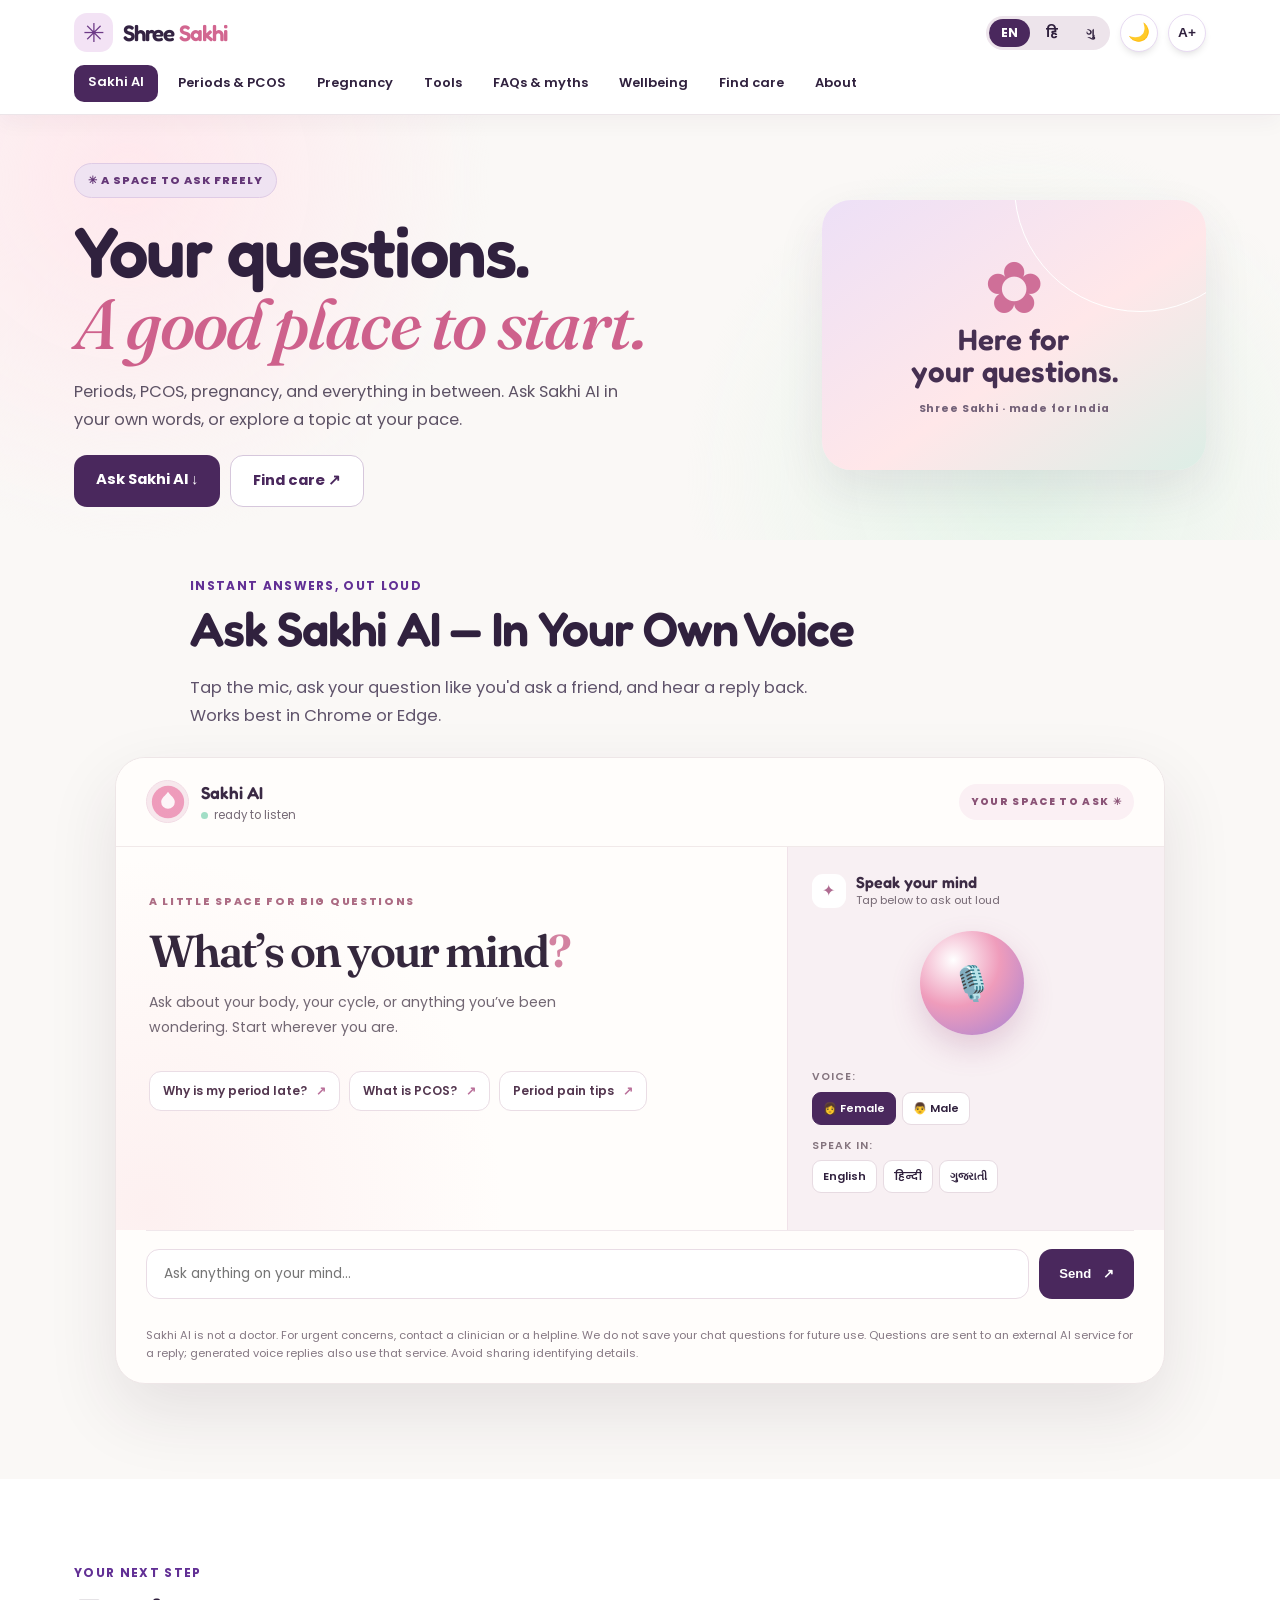
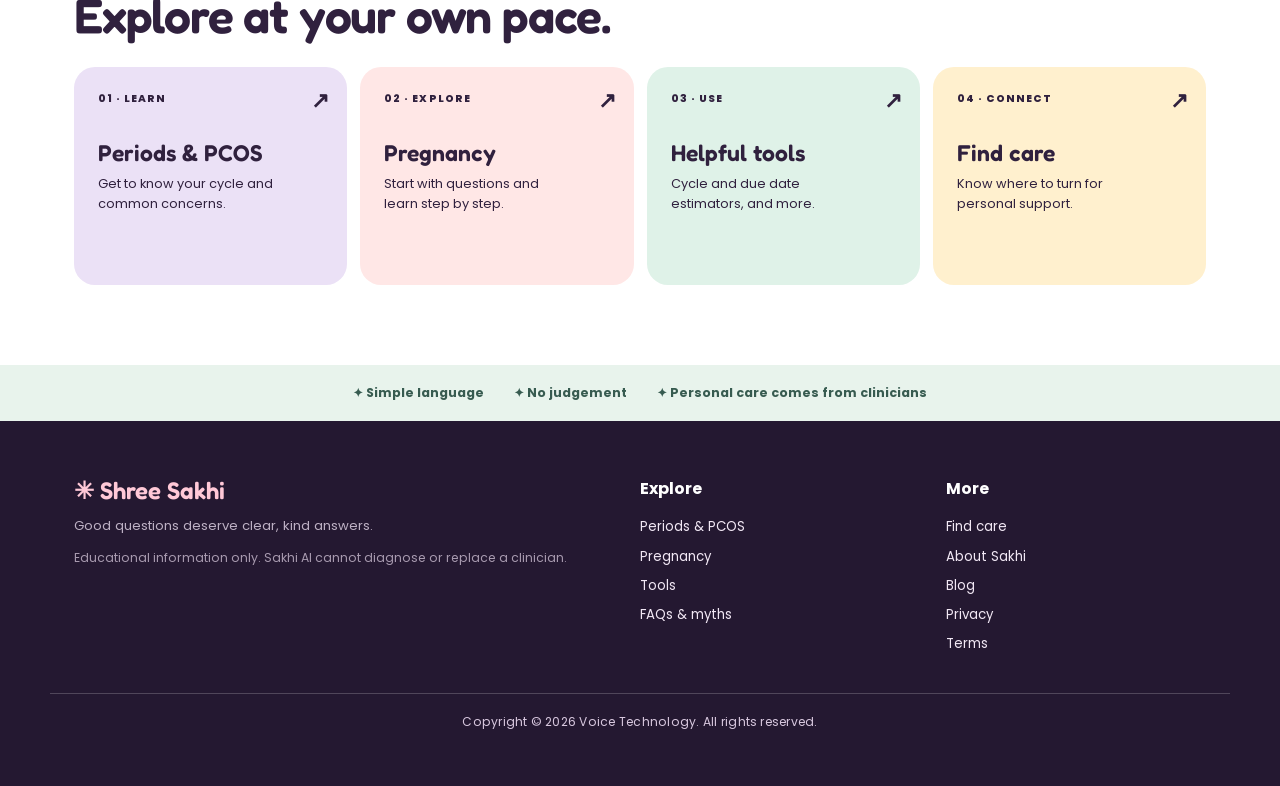
==== index.html @ 158ab132 "Call Sakhi voice feature In Your Own Voice" ====
<!DOCTYPE html>
<html lang="en">
<head>
<meta charset="UTF-8">
<meta name="viewport" content="width=device-width, initial-scale=1.0">
<title>Ask Sakhi AI — Shree Sakhi</title>
<meta name="description" content="Ask Sakhi AI about periods, PCOS, and pregnancy, and explore simple health guides.">
<meta name="keywords" content="periods help India, PCOD symptoms, PCOS treatment, pregnancy care India, late period pregnancy, menstrual health, women health helpline India, period tracker, Shree Sakhi">
<meta name="author" content="Shree Sakhi">
<link rel="canonical" href="https://shreesakhiiiii.vercel.app/index.html">

<!-- Open Graph (Facebook, WhatsApp, Instagram link previews) -->
<meta property="og:type" content="website">
<meta property="og:title" content="Ask Sakhi AI — Shree Sakhi">
<meta property="og:description" content="Judgement-free answers on periods, PCOD, and pregnancy for girls and women in India. FAQs, trackers, an AI voice assistant, and verified helplines.">
<meta property="og:url" content="https://shreesakhiiiii.vercel.app/index.html">
<meta property="og:site_name" content="Shree Sakhi">
<meta property="og:locale" content="en_IN">

<!-- Twitter Card -->
<meta name="twitter:card" content="summary">
<meta name="twitter:title" content="Ask Sakhi AI — Shree Sakhi">
<meta name="twitter:description" content="Judgement-free answers on periods, PCOD, and pregnancy for girls and women in India.">

<link rel="icon" type="image/svg+xml" href="data:image/svg+xml,%3Csvg xmlns='http://www.w3.org/2000/svg' viewBox='0 0 40 40'%3E%3Ccircle cx='20' cy='20' r='19' fill='%23FBF2E7' stroke='%23C9973F' stroke-width='1.5'/%3E%3Cpath d='M20 8c3 5 8 7 8 12a8 8 0 1 1-16 0c0-5 5-7 8-12z' fill='%237A2E3B'/%3E%3Ccircle cx='20' cy='21' r='2.4' fill='%23F5E7C6'/%3E%3C/svg%3E">
<link rel="manifest" href="manifest.json">
<meta name="theme-color" content="#7A2E3B">
<meta name="apple-mobile-web-app-capable" content="yes">
<meta name="apple-mobile-web-app-status-bar-style" content="black-translucent">
<meta name="apple-mobile-web-app-title" content="Shree Sakhi">
<link rel="preconnect" href="https://fonts.googleapis.com">
<link href="https://fonts.googleapis.com/css2?family=Fraunces:ital,opsz,wght@0,9..144,400;0,9..144,600;1,9..144,500&family=Poppins:wght@300;400;500;600;700&family=Fredoka:wght@500;600;700&display=swap" rel="stylesheet">

<!--
  PRIVACY-FRIENDLY ANALYTICS (Plausible — no cookies, no personal data collected, GDPR-safe)
  1. Sign up free at https://plausible.io (or self-host — see plausible.io/docs/self-hosting)
  2. Add your real domain there
  3. Your domain (shreesakhiiiii.vercel.app) is already filled in below —
  4. Uncomment the script tag
  Until then, this stays commented out and collects nothing.
-->
<!-- <script defer data-domain="shreesakhiiiii.vercel.app" src="https://plausible.io/js/script.js"></script> -->

<style>
  :root{
    --maroon:#7A2E3B;
    --maroon-deep:#511D26;
    --gold:#C9973F;
    --gold-light:#E8C77E;
    --cream:#FBF2E7;
    --cream-deep:#F3E4D0;
    --sage:#6E8B5E;
    --sage-light:#DCE6D3;
    --rose:#D98B96;
    --rose-light:#F6DFE1;
    --ink:#2B1B1A;
    --paper:#FFFDF9;
    --on-dark-band:#FBF2E7; /* constant light text color for maroon/dark bands — never changes with theme */
  }
  *{box-sizing:border-box;}

  /* ---------- ACCESSIBILITY ---------- */
  a:focus-visible, button:focus-visible, input:focus-visible, select:focus-visible, textarea:focus-visible{
    outline:3px solid var(--gold) !important;
    outline-offset:2px;
  }
  [data-theme="dark"] a:focus-visible, [data-theme="dark"] button:focus-visible,
  [data-theme="dark"] input:focus-visible, [data-theme="dark"] select:focus-visible{
    outline-color:#F5D9A8 !important;
  }
  .sr-only{
    position:absolute;width:1px;height:1px;padding:0;margin:-1px;overflow:hidden;
    clip:rect(0,0,0,0);white-space:nowrap;border:0;
  }
  html.text-large{font-size:112.5%;} /* scales every rem-based size up ~12% site-wide */
  .a11y-toggle{
    width:38px;height:38px;border-radius:50%;border:1.5px solid var(--cream-deep);background:var(--paper);
    cursor:pointer;font-size:.85rem;font-weight:800;display:flex;align-items:center;justify-content:center;
    box-shadow:0 4px 10px -4px rgba(0,0,0,0.2);color:var(--maroon-deep);
  }
  [data-theme="dark"] .a11y-toggle{background:#241922;border-color:#3a2830;color:#EDE3DD;}
  .faq-listen-btn{
    display:inline-flex;align-items:center;gap:6px;margin-top:12px;background:var(--sage-light);
    color:#2f4023;border:none;padding:7px 14px;border-radius:18px;font-size:.78rem;font-weight:700;
    cursor:pointer;font-family:'Poppins',sans-serif;
  }
  .faq-listen-btn:hover{background:#c9dab8;}
  [data-theme="dark"] .faq-listen-btn{background:#20301f;color:#cfe8c9;}

  .tip-of-day-wrap{max-width:1080px;margin:0 auto;padding:0 24px 50px;position:relative;z-index:1;}
  .tip-of-day{
    max-width:640px;margin:0 auto;background:linear-gradient(135deg,var(--gz-sun),#f2a93b);
    border-radius:20px;padding:20px 26px;text-align:center;box-shadow:0 16px 32px -16px rgba(255,200,87,0.5);
  }
  .tip-badge{font-family:'Fredoka',sans-serif;font-weight:700;font-size:.78rem;color:#4a2f00;display:block;margin-bottom:6px;}
  .tip-of-day p{margin:0;color:#3d2600;font-weight:500;font-size:.95rem;}

  .faq-feedback{display:flex;align-items:center;gap:8px;margin-top:12px;flex-wrap:wrap;}
  .faq-feedback-label{font-size:.78rem;color:#7a6a67;}
  .faq-fb-btn{
    background:var(--cream-deep);border:none;border-radius:50%;width:32px;height:32px;
    cursor:pointer;font-size:.95rem;transition:transform .15s;
  }
  .faq-fb-btn:hover{transform:scale(1.15);}
  .faq-fb-btn:disabled{opacity:.4;cursor:default;transform:none;}
  .faq-fb-thanks{font-size:.78rem;color:#3d5230;font-weight:600;}
  [data-theme="dark"] .faq-fb-btn{background:#3a2830;}
  [data-theme="dark"] .faq-feedback-label{color:#a89a95;}
  html{scroll-behavior:smooth;}
  @media(max-width:768px){
    /* iOS Safari zooms the whole page in if a focused input's font is under 16px — this keeps every field at a safe size on phones/tablets without changing how they look on desktop */
    input, select, textarea{font-size:16px !important;}
  }
  body{
    margin:0;
    background:var(--cream);
    color:var(--ink);
    font-family:'Poppins',sans-serif;
    line-height:1.6;
  }
  h1,h2,h3,h4{
    font-family:'Fraunces',serif;
    margin:0 0 .4em 0;
    font-weight:600;
    color:var(--maroon-deep);
  }
  a{color:inherit;}
  .eyebrow{
    font-size:.72rem;
    letter-spacing:.16em;
    text-transform:uppercase;
    color:var(--maroon);
    font-weight:600;
    margin-bottom:.6em;
    display:inline-block;
  }
  .container{max-width:1080px;margin:0 auto;padding:0 24px;}
  /* ---------- NAV ---------- */
  nav{
    position:sticky;top:0;z-index:50;
    background:rgba(251,242,231,0.92);
    backdrop-filter:blur(8px);
    border-bottom:1px solid var(--cream-deep);
  }
  .navwrap{
    max-width:1080px;margin:0 auto;padding:14px 24px 10px;
    display:flex;align-items:center;justify-content:space-between;
    flex-wrap:wrap;gap:10px;
  }
  .nav-controls{display:flex;align-items:center;gap:10px;flex-shrink:0;}

  .hamburger{
    display:none;width:38px;height:38px;border-radius:10px;border:1.5px solid var(--cream-deep);
    background:var(--paper);cursor:pointer;flex-direction:column;align-items:center;justify-content:center;
    gap:4px;
  }
  .hamburger span{width:18px;height:2px;background:var(--maroon-deep);border-radius:2px;transition:transform .25s, opacity .25s;}
  .hamburger.open span:nth-child(1){transform:translateY(6px) rotate(45deg);}
  .hamburger.open span:nth-child(2){opacity:0;}
  .hamburger.open span:nth-child(3){transform:translateY(-6px) rotate(-45deg);}
  [data-theme="dark"] .hamburger{background:#241922;border-color:#3a2830;}
  [data-theme="dark"] .hamburger span{background:#F2E3D5;}

  @media(max-width:820px){
    .hamburger{display:flex;}
    .navlinks-row{
      max-height:0;overflow:hidden;padding:0 24px;transition:max-height .3s ease, padding .3s ease;
    }
    .navlinks-row.open{max-height:600px;padding:0 24px 16px;}
    .navlinks{flex-direction:column;align-items:center;gap:4px;width:100%;}
    .navlinks a{width:100%;text-align:center;padding:10px 0;border-bottom:1px solid var(--cream-deep);}
    .navlinks a:last-child{border-bottom:none;}
    [data-theme="dark"] .navlinks a{border-bottom-color:#3a2830;}
  }
  .navlinks-row{
    max-width:1080px;margin:0 auto;padding:0 24px 14px;
  }
  .navlinks{display:flex;gap:8px 20px;flex-wrap:wrap;justify-content:center;}
  .brand{display:flex;align-items:center;gap:10px;flex-shrink:0;}
  .brand .mark{width:34px;height:34px;flex-shrink:0;}
  .brand-text{font-family:'Fraunces',serif;font-weight:600;font-size:1.25rem;color:var(--maroon-deep);}
  .brand-text span{color:var(--gold);}
  .navlinks a{
    font-size:.85rem;font-weight:500;text-decoration:none;color:var(--maroon-deep);
    padding:6px 2px;border-bottom:2px solid transparent;transition:border-color .2s;
  }
  .navlinks a:hover{border-color:var(--gold);}
  /* ---------- HERO ---------- */
  .hero{
    position:relative;
    padding:78px 24px 60px;
    overflow:hidden;
    background:
      radial-gradient(circle at 88% 12%, var(--rose-light) 0%, transparent 42%),
      radial-gradient(circle at 8% 90%, var(--sage-light) 0%, transparent 40%);
  }
  .hero-inner{max-width:1080px;margin:0 auto;display:grid;grid-template-columns:1.15fr .85fr;gap:48px;align-items:center;}
  @media(max-width:820px){.hero-inner{grid-template-columns:1fr;}}
  .letter{
    background:var(--paper);
    border-radius:4px;
    padding:38px 40px;
    box-shadow:0 18px 40px -18px rgba(81,29,38,0.35);
    border-left:5px solid var(--gold);
  }
  .letter h1{font-size:2.35rem;line-height:1.18;}
  .letter p{font-size:1.02rem;color:#4a3835;}
  .letter .sign{
    margin-top:22px;font-family:'Fraunces',serif;font-style:italic;color:var(--maroon);font-size:1.05rem;
  }
  .heroart{display:flex;justify-content:center;}
  .cta-row{display:flex;gap:14px;margin-top:26px;flex-wrap:wrap;}
  .btn{
    display:inline-block;padding:13px 26px;border-radius:30px;font-weight:600;font-size:.92rem;
    text-decoration:none;cursor:pointer;border:none;transition:transform .15s, box-shadow .15s;
  }
  .btn-primary{background:var(--maroon);color:var(--on-dark-band);}
  .btn-primary:hover{transform:translateY(-2px);box-shadow:0 10px 20px -8px rgba(122,46,59,0.55);}
  .btn-ghost{background:transparent;border:1.5px solid var(--maroon);color:var(--maroon-deep);}
  .btn-ghost:hover{background:var(--maroon);color:var(--on-dark-band);}
  /* divider motif */
  .divider{display:flex;align-items:center;justify-content:center;gap:10px;margin:0 auto 10px;width:fit-content;}
  .divider svg{display:block;}
  /* ---------- SECTION shell ---------- */
  section{padding:70px 24px;}
  .section-head{text-align:center;max-width:640px;margin:0 auto 44px;}
  .section-head p{color:#5a4744;font-size:1rem;}
  .band-cream{background:var(--cream);}
  .band-paper{background:var(--paper);}
  .band-maroon{background:linear-gradient(180deg,var(--maroon-deep),var(--maroon));color:var(--on-dark-band);}
  .band-maroon h2, .band-maroon h3{color:var(--on-dark-band);}
  .band-sage{background:linear-gradient(180deg,#f6f8f2,var(--sage-light));}
  /* ---------- FAQ ---------- */
  .tabbar{display:flex;justify-content:center;gap:10px;margin-bottom:36px;flex-wrap:wrap;}
  .tabbtn{
    padding:10px 22px;border-radius:24px;border:1.5px solid var(--maroon);
    background:transparent;color:var(--maroon-deep);font-weight:600;font-size:.88rem;
    cursor:pointer;font-family:'Poppins',sans-serif;transition:all .2s;
  }
  .tabbtn.active{background:var(--maroon);color:var(--on-dark-band);}
  .faqgroup{display:none;max-width:780px;margin:0 auto;}
  .faqgroup.active{display:block;}
  .faq-cat{
    font-size:.78rem;letter-spacing:.1em;text-transform:uppercase;color:var(--gold);
    font-weight:700;margin:30px 0 12px;
  }
  .faq-cat:first-child{margin-top:0;}
  .accordion-item{
    background:var(--paper);border:1px solid var(--cream-deep);border-radius:12px;
    margin-bottom:10px;overflow:hidden;
  }
  .accordion-q{
    width:100%;text-align:left;background:none;border:none;padding:18px 22px;
    font-family:'Poppins',sans-serif;font-weight:600;font-size:.96rem;color:var(--ink);
    display:flex;justify-content:space-between;align-items:center;gap:14px;cursor:pointer;
  }
  .accordion-q .plus{font-size:1.3rem;color:var(--maroon);transition:transform .25s;flex-shrink:0;}
  .accordion-item.open .plus{transform:rotate(45deg);}
  .accordion-a{
    max-height:0;overflow:hidden;transition:max-height .3s ease;
    padding:0 22px;font-size:.93rem;color:#4a3835;
  }
  .accordion-item.open .accordion-a{max-height:600px;padding:0 22px 20px;}
  /* ---------- CARD GRID ---------- */
  .grid3{display:grid;grid-template-columns:repeat(3,1fr);gap:20px;}
  @media(max-width:1024px){.grid3{grid-template-columns:repeat(2,1fr);}}
  .grid2{display:grid;grid-template-columns:repeat(2,1fr);gap:20px;}
  @media(max-width:760px){.grid3{grid-template-columns:1fr;}.grid2{grid-template-columns:1fr;}}
  .card{
    background:var(--paper);border-radius:14px;padding:26px;border:1px solid var(--cream-deep);
  }
  .card h4{font-size:1.05rem;margin-bottom:.5em;}
  .card ul{margin:0;padding-left:1.1em;font-size:.92rem;color:#4a3835;}
  .card ul li{margin-bottom:6px;}
  .icon-badge{
    width:44px;height:44px;border-radius:50%;display:flex;align-items:center;justify-content:center;
    background:var(--rose-light);font-size:1.3rem;margin-bottom:14px;
  }
  .card.sage .icon-badge{background:var(--sage-light);}
  .card.gold .icon-badge{background:#F5E7C6;}
  /* two-column avoid/do lists */
  .dolist{border-left:4px solid var(--sage);}
  .avoidlist{border-left:4px solid var(--rose);}
  .tag{
    display:inline-block;background:var(--sage-light);color:#3d5230;font-size:.72rem;
    padding:3px 10px;border-radius:20px;font-weight:600;margin-bottom:10px;
  }
  .tag.avoid{background:var(--rose-light);color:#7a3038;}
  /* mood grid small cards */
  .moodcard{
    background:var(--paper);border-radius:14px;padding:20px;border:1px solid var(--cream-deep);
    text-align:center;
  }
  .moodcard .emoji{font-size:1.8rem;margin-bottom:8px;}
  .moodcard h4{font-size:.95rem;margin-bottom:6px;}
  .moodcard p{font-size:.82rem;color:#5a4744;margin:0;}
  /* find doctor */
  .finder-box{
    background:var(--paper);border-radius:18px;padding:34px;max-width:640px;margin:0 auto;
    box-shadow:0 20px 40px -22px rgba(81,29,38,0.3);
  }
  .finder-row{display:flex;gap:10px;flex-wrap:wrap;}
  .finder-row input{
    flex:1;min-width:200px;padding:13px 16px;border-radius:10px;border:1.5px solid var(--cream-deep);
    font-family:'Poppins',sans-serif;font-size:.95rem;
  }
  .finder-row input:focus{outline:none;border-color:var(--gold);}
  .quickpicks{display:flex;gap:8px;flex-wrap:wrap;margin-top:14px;}
  .chip{
    padding:6px 14px;border-radius:20px;background:var(--sage-light);color:#3d5230;
    font-size:.8rem;font-weight:600;border:none;cursor:pointer;
  }
  .helpline-strip{
    display:grid;grid-template-columns:repeat(5,1fr);gap:14px;max-width:1000px;margin:40px auto 0;
  }
  @media(max-width:820px){.helpline-strip{grid-template-columns:repeat(2,1fr);}}
  .helpline-card{
    background:rgba(255,255,255,0.08);border:1px solid rgba(255,255,255,0.18);border-radius:14px;
    padding:18px;text-align:center;
  }
  .helpline-card .num{font-family:'Fraunces',serif;font-size:1.7rem;font-weight:600;color:var(--gold-light);}
  .helpline-card .lbl{font-size:.78rem;opacity:.85;margin-top:4px;}
  /* footer */
  footer{background:var(--maroon-deep);color:var(--on-dark-band);padding:40px 24px 30px;text-align:center;}
  footer p{font-size:.82rem;opacity:.8;max-width:640px;margin:8px auto;}
  .disclaimer{
    background:var(--cream-deep);border-radius:12px;padding:16px 20px;font-size:.82rem;
    color:#5a4744;max-width:780px;margin:30px auto 0;text-align:center;
  }
  @media(max-width:600px){
    .letter{padding:26px 22px;}
    .letter h1{font-size:1.7rem;}
    section{padding:50px 18px;}
    .helpline-strip{grid-template-columns:repeat(2,1fr) !important;gap:10px;}
    .helpline-card .num{font-size:1.4rem;}
    .voicewidget.premium{padding:18px;}
    .mic-wrap{width:100px;height:100px;}
    .micbtn{width:88px;height:88px;font-size:1.8rem;}
    .vw-thread{max-height:260px;}
    .vw-bubble{max-width:90%;font-size:.86rem;}
    .kickbig{width:120px;height:120px;font-size:1rem;}
    .finder-row{flex-direction:column;align-items:stretch;}
    .finder-row input{min-width:0;}
    .voice-typed{flex-direction:column;}
    .voice-typed button{width:100%;}
    .cta-row{flex-direction:column;align-items:stretch;}
    .cta-row .btn{width:100%;text-align:center;}
    .quickpicks{justify-content:center;}
  }
  @media(max-width:400px){
    .helpline-strip{grid-template-columns:1fr !important;}
    .grid3, .grid2{gap:14px;}
    .navwrap{padding:12px 16px 8px;}
    .navlinks-row{padding:0 16px 12px;}
  }
  /* Larger desktop/PC screens: keep line lengths readable, don't stretch content edge to edge */
  @media(min-width:1400px){
    .container{max-width:1180px;}
    .hero-inner, .navwrap, .navlinks-row{max-width:1180px;}
  }

  /* ---------- LANGUAGE SWITCH ---------- */
  .langswitch{display:flex;gap:4px;background:var(--cream-deep);border-radius:20px;padding:3px;}
  .langswitch button{
    border:none;background:transparent;padding:5px 12px;border-radius:16px;font-size:.76rem;
    font-weight:700;cursor:pointer;color:var(--maroon-deep);font-family:'Poppins',sans-serif;
  }
  .langswitch button.active{background:var(--maroon);color:var(--on-dark-band);}

  /* ---------- TOOLS ---------- */
  .toolbar{display:flex;justify-content:center;gap:8px;margin-bottom:32px;flex-wrap:wrap;}
  .toolbtn{
    padding:9px 16px;border-radius:20px;border:1.5px solid var(--sage);background:transparent;
    color:#3d5230;font-weight:600;font-size:.8rem;cursor:pointer;font-family:'Poppins',sans-serif;
  }
  .toolbtn.active{background:var(--sage);color:#fff;}
  .toolpanel{display:none;max-width:680px;margin:0 auto;}
  .toolpanel.active{display:block;}
  .tool-card{background:var(--paper);border:1px solid var(--cream-deep);border-radius:16px;padding:28px;}
  .tool-card label{display:block;font-size:.82rem;font-weight:600;color:var(--maroon-deep);margin:14px 0 6px;}
  .tool-card input, .tool-card select{
    width:100%;padding:11px 14px;border-radius:8px;border:1.5px solid var(--cream-deep);
    font-family:'Poppins',sans-serif;font-size:.92rem;
  }
  .tool-card input:focus, .tool-card select:focus{outline:none;border-color:var(--gold);}
  .tool-result{
    margin-top:18px;padding:16px 18px;background:var(--sage-light);border-radius:12px;
    font-size:.9rem;color:#2f4023;display:none;
  }
  .tool-result.show{display:block;}
  .tool-result strong{color:var(--maroon-deep);font-family:'Fraunces',serif;font-size:1.1rem;}
  .mini-note{font-size:.78rem;color:#7a6a67;margin-top:10px;}

  .ai-insight-box{
    margin-top:24px;padding-top:20px;border-top:1px dashed var(--cream-deep);
  }
  .ai-insight-box h4{font-size:.95rem;margin-bottom:4px;}
  .stat-row{display:grid;grid-template-columns:repeat(3,1fr);gap:10px;margin-top:12px;}
  .stat-row label{font-size:.72rem;margin:0 0 4px;}
  .stat-row input{padding:9px 10px;font-size:.85rem;}
  @media(max-width:520px){.stat-row{grid-template-columns:1fr;}}
  .ai-insight-result{
    display:none;margin-top:16px;padding:16px 18px;border-radius:14px;font-size:.9rem;line-height:1.55;
    background:linear-gradient(135deg,var(--rose-light),var(--sage-light));color:var(--ink);
  }
  .ai-insight-result.show{display:block;}
  .ai-insight-result .ai-loading{display:inline-flex;gap:4px;}
  .ai-insight-result .ai-loading span{
    width:6px;height:6px;border-radius:50%;background:var(--maroon);opacity:.5;animation:typingDot 1.2s ease-in-out infinite;
  }
  .ai-insight-result .ai-loading span:nth-child(2){animation-delay:.2s;}
  .ai-insight-result .ai-loading span:nth-child(3){animation-delay:.4s;}
  [data-theme="dark"] .ai-insight-box{border-top-color:#3a2830;}
  [data-theme="dark"] .ai-insight-result{background:linear-gradient(135deg,#3a2430,#1c2a20);color:#EDE3DD;}
  .checklist label{
    display:flex;align-items:flex-start;gap:10px;font-size:.88rem;font-weight:400;color:var(--ink);
    margin-bottom:10px;cursor:pointer;
  }
  .checklist input[type="checkbox"]{width:auto;margin-top:3px;}
  .kickbtn-wrap{text-align:center;padding:20px 0;}
  .kickbig{
    width:140px;height:140px;border-radius:50%;background:var(--rose);color:#fff;border:none;
    font-family:'Fraunces',serif;font-size:1.1rem;font-weight:600;cursor:pointer;box-shadow:0 12px 24px -10px rgba(217,139,150,.6);
  }
  .kickbig:active{transform:scale(.96);}
  .kickstats{display:flex;justify-content:center;gap:26px;margin-top:18px;}
  .kickstats div{text-align:center;}
  .kickstats .kn{font-family:'Fraunces',serif;font-size:1.6rem;color:var(--maroon-deep);}
  .kickstats .kl{font-size:.74rem;color:#7a6a67;}

  /* ---------- FLIP CARDS (myths) ---------- */
  .flipgrid{display:grid;grid-template-columns:repeat(2,1fr);gap:18px;}
  @media(max-width:700px){.flipgrid{grid-template-columns:1fr;}}
  .flipcard{perspective:1200px;height:180px;cursor:pointer;}
  .flipinner{position:relative;width:100%;height:100%;transition:transform .5s;transform-style:preserve-3d;}
  .flipcard.flipped .flipinner{transform:rotateY(180deg);}
  .flipface{
    position:absolute;inset:0;backface-visibility:hidden;border-radius:14px;padding:22px;
    display:flex;flex-direction:column;justify-content:center;
  }
  .flipfront{background:var(--rose-light);border:1px solid var(--rose);}
  .flipback{background:var(--sage-light);border:1px solid var(--sage);transform:rotateY(180deg);}
  .flipface .tag2{font-size:.7rem;font-weight:700;letter-spacing:.08em;text-transform:uppercase;margin-bottom:8px;}
  .flipfront .tag2{color:#7a3038;}
  .flipback .tag2{color:#3d5230;}
  .flipface p{margin:0;font-size:.92rem;font-weight:500;color:var(--ink);}

  /* ---------- STORIES ---------- */
  .storycard{
    background:var(--paper);border-radius:16px;padding:26px;border:1px solid var(--cream-deep);
    border-top:4px solid var(--gold);
  }
  .storycard .who{font-size:.78rem;font-weight:700;color:var(--maroon);text-transform:uppercase;letter-spacing:.06em;margin-bottom:10px;}
  .storycard p{font-size:.92rem;color:#4a3835;font-style:italic;}

  /* ---------- ASK SAKHI ---------- */
  .askform textarea, .askform input, .askform select{
    width:100%;padding:12px 14px;border-radius:10px;border:1.5px solid var(--cream-deep);
    font-family:'Poppins',sans-serif;font-size:.92rem;margin-bottom:14px;
  }
  .askform textarea{min-height:110px;resize:vertical;}
  .askform label{display:block;font-size:.8rem;font-weight:600;color:var(--maroon-deep);margin-bottom:6px;}

  /* ---------- FLOATING TALK BUTTON ---------- */
  .whatsapp-share{
    display:inline-flex;align-items:center;gap:8px;background:#25D366;color:#fff;
    padding:9px 18px;border-radius:24px;text-decoration:none;font-weight:700;font-size:.85rem;
    box-shadow:0 8px 18px -8px rgba(37,211,102,0.5);transition:transform .2s;
  }
  .whatsapp-share:hover{transform:translateY(-2px);}
  .share-row{display:flex;justify-content:center;margin-top:20px;}

  .floatbtn{
    position:fixed;bottom:22px;right:22px;z-index:60;
    background:var(--maroon);color:var(--on-dark-band);border:none;border-radius:30px;
    padding:14px 20px;font-weight:700;font-size:.86rem;box-shadow:0 14px 30px -12px rgba(81,29,38,0.6);
    cursor:pointer;display:flex;align-items:center;gap:8px;
  }
  .floatmenu{
    position:fixed;bottom:78px;right:22px;z-index:60;background:var(--paper);border-radius:14px;
    box-shadow:0 20px 40px -18px rgba(0,0,0,0.3);padding:14px;display:none;min-width:220px;
  }
  .floatmenu.show{display:block;}
  .floatmenu a{
    display:block;padding:10px 12px;border-radius:8px;font-size:.86rem;font-weight:600;
    text-decoration:none;color:var(--maroon-deep);margin-bottom:4px;
  }
  .floatmenu a:hover{background:var(--cream);}

  .verify-badge{
    display:inline-flex;align-items:center;gap:6px;background:var(--sage-light);color:#3d5230;
    font-size:.76rem;font-weight:700;padding:4px 12px;border-radius:20px;margin-top:10px;
  }

  /* ---------- SECTION LOOP ANIMATIONS ---------- */
  .section-anim{display:flex;justify-content:center;margin-bottom:6px;}
  .section-anim svg{display:block;}

  @keyframes bottlePulse{
    0%,100%{transform:scale(1);}
    50%{transform:scale(1.06);}
  }
  @keyframes steamRise1{
    0%{transform:translateY(0) scaleX(1);opacity:0;}
    15%{opacity:.9;}
    100%{transform:translateY(-22px) scaleX(1.4);opacity:0;}
  }
  @keyframes steamRise2{
    0%{transform:translateY(0) scaleX(1);opacity:0;}
    15%{opacity:.7;}
    100%{transform:translateY(-22px) scaleX(1.4);opacity:0;}
  }
  .bottle-body{animation:bottlePulse 1.4s ease-in-out infinite;transform-origin:center bottom;}
  .steam-a{animation:steamRise1 1.6s ease-in-out infinite;}
  .steam-b{animation:steamRise2 1.6s ease-in-out infinite;animation-delay:.5s;}
  .steam-c{animation:steamRise1 1.6s ease-in-out infinite;animation-delay:.9s;}

  @keyframes heartBeat{
    0%,100%{transform:scale(1);}
    15%{transform:scale(1.18);}
    30%{transform:scale(0.96);}
    45%{transform:scale(1.12);}
    60%{transform:scale(1);}
  }
  @keyframes babyBounce{
    0%,100%{transform:translateY(0) rotate(0deg);}
    50%{transform:translateY(-6px) rotate(-4deg);}
  }
  .heart-shape{animation:heartBeat 1.5s ease-in-out infinite;transform-origin:center;}
  .baby-shape{animation:babyBounce 1.8s ease-in-out infinite;transform-origin:center bottom;}

  /* ================= GEN-Z LAYER ================= */
  :root{
    --gz-pink:#FF6FA0;
    --gz-purple:#8C6CF6;
    --gz-mint:#3FD8B8;
    --gz-sun:#FFC857;
  }
  .gz-gradient-text{
    background:linear-gradient(90deg,var(--gz-pink),var(--gz-purple));
    -webkit-background-clip:text;background-clip:text;color:transparent;
  }
  .sticker-pill{
    display:inline-flex;align-items:center;gap:6px;padding:6px 16px;border-radius:24px;
    font-family:'Fredoka',sans-serif;font-weight:600;font-size:.8rem;color:#fff;
    background:linear-gradient(135deg,var(--gz-pink),var(--gz-purple));
    box-shadow:0 8px 18px -8px rgba(140,108,246,.55);
  }
  .sticker-pill.mint{background:linear-gradient(135deg,var(--gz-mint),#2bb89f);box-shadow:0 8px 18px -8px rgba(63,216,184,.5);}
  .sticker-pill.sun{background:linear-gradient(135deg,var(--gz-sun),#f2a93b);box-shadow:0 8px 18px -8px rgba(255,200,87,.5);color:#4a2f00;}
  .glass-card{
    background:rgba(255,255,255,0.6);backdrop-filter:blur(10px);-webkit-backdrop-filter:blur(10px);
    border:1px solid rgba(255,255,255,0.7);border-radius:20px;
  }
  .gz-blob{position:absolute;border-radius:50%;filter:blur(2px);opacity:.55;animation:blobFloat 7s ease-in-out infinite;}
  @keyframes blobFloat{0%,100%{transform:translateY(0) translateX(0);}50%{transform:translateY(-14px) translateX(8px);}}

  /* new pain-relief loop icons */
  @keyframes iceHeatSwap{
    0%,40%{opacity:1;}45%,90%{opacity:0;}95%,100%{opacity:1;}
  }
  @keyframes iceHeatSwap2{
    0%,40%{opacity:0;}45%,90%{opacity:1;}95%,100%{opacity:0;}
  }
  .ice-layer{animation:iceHeatSwap 3s ease-in-out infinite;}
  .heat-layer{animation:iceHeatSwap2 3s ease-in-out infinite;}

  @keyframes stretchSway{
    0%,100%{transform:rotate(0deg);}
    25%{transform:rotate(-8deg);}
    75%{transform:rotate(8deg);}
  }
  .stretch-fig{animation:stretchSway 3.5s ease-in-out infinite;transform-origin:bottom center;}

  @keyframes cupSteamSlow{
    0%{transform:translateY(0) scaleX(1);opacity:0;}
    20%{opacity:.85;}
    100%{transform:translateY(-20px) scaleX(1.5);opacity:0;}
  }
  .cup-steam-a{animation:cupSteamSlow 3s ease-in-out infinite;}
  .cup-steam-b{animation:cupSteamSlow 3s ease-in-out infinite;animation-delay:1s;}
  .cup-steam-c{animation:cupSteamSlow 3s ease-in-out infinite;animation-delay:2s;}

  @keyframes pillowGlow{
    0%,100%{opacity:.25;transform:scale(1);}
    50%{opacity:.6;transform:scale(1.15);}
  }
  @keyframes pillowBob{
    0%,100%{transform:translateY(0);}
    50%{transform:translateY(-4px);}
  }
  .pillow-glow{animation:pillowGlow 4s ease-in-out infinite;transform-origin:center;}
  .pillow-shape{animation:pillowBob 4s ease-in-out infinite;}

  @keyframes legLift{
    0%,100%{transform:translateY(0);}
    50%{transform:translateY(-7px);}
  }
  .leg-shape{animation:legLift 3s ease-in-out infinite;}

  @keyframes flameFlicker{
    0%,100%{transform:scaleY(1) rotate(0deg);}
    30%{transform:scaleY(1.15) rotate(-3deg);}
    60%{transform:scaleY(0.9) rotate(3deg);}
  }
  .flame-shape{animation:flameFlicker 3s ease-in-out infinite;transform-origin:bottom center;}

  @keyframes stickerFloat{
    0%,100%{transform:translateY(0) rotate(-3deg);}
    50%{transform:translateY(-8px) rotate(3deg);}
  }
  .sticker-float{animation:stickerFloat 3.4s ease-in-out infinite;display:inline-block;}
  @keyframes stickerWiggle{
    0%,100%{transform:rotate(-6deg) scale(1);}
    50%{transform:rotate(6deg) scale(1.08);}
  }
  .sticker-wiggle{animation:stickerWiggle 2.6s ease-in-out infinite;display:inline-block;}

  /* ================= 3D DEPTH LAYER ================= */
  .icon-badge{
    position:relative;overflow:hidden;
    box-shadow:0 10px 18px -8px rgba(122,46,59,0.35), inset 0 2px 3px rgba(255,255,255,0.6), inset 0 -6px 10px rgba(0,0,0,0.06);
    background:radial-gradient(circle at 32% 28%, #ffffff 0%, var(--rose-light) 42%, var(--rose) 100%);
  }
  .card.sage .icon-badge{background:radial-gradient(circle at 32% 28%, #ffffff 0%, var(--sage-light) 42%, var(--sage) 100%);}
  .card.gold .icon-badge{background:radial-gradient(circle at 32% 28%, #ffffff 0%, #F5E7C6 42%, var(--gold) 100%);}

  .card, .moodcard, .storycard, .helpline-card{
    transition:transform .3s ease, box-shadow .3s ease;
    transform-style:preserve-3d;
  }
  .card:hover, .moodcard:hover, .storycard:hover{
    transform:perspective(700px) rotateX(3deg) translateY(-6px) scale(1.015);
    box-shadow:0 24px 40px -20px rgba(81,29,38,0.35);
  }
  .btn{transition:transform .2s ease, box-shadow .2s ease;}
  .btn:active{transform:translateY(1px) scale(.97);}

  @keyframes bounceIcon{
    0%,100%{transform:translateY(0);}
    50%{transform:translateY(-8px);}
  }
  @keyframes rotateIcon{
    0%{transform:rotate(0deg);}
    100%{transform:rotate(360deg);}
  }
  @keyframes floatIcon{
    0%,100%{transform:translateY(0) rotate(-3deg);}
    50%{transform:translateY(-9px) rotate(3deg);}
  }
  @keyframes twinkleIcon{
    0%,100%{opacity:.3;transform:scale(0.8);}
    50%{opacity:1;transform:scale(1.15);}
  }
  @keyframes flipIcon{
    0%,100%{transform:rotateY(0deg);}
    50%{transform:rotateY(180deg);}
  }
  @keyframes pulseIcon{
    0%,100%{transform:scale(1);opacity:1;}
    50%{transform:scale(1.25);opacity:.6;}
  }
  @keyframes waveIcon{
    0%,100%{transform:scaleY(1);}
    50%{transform:scaleY(1.6);}
  }
  .anim-bounce{animation:bounceIcon 2.2s ease-in-out infinite;}
  .anim-rotate{animation:rotateIcon 3.5s linear infinite;transform-origin:center;}
  .anim-float{animation:floatIcon 3.2s ease-in-out infinite;}
  .anim-twinkle{animation:twinkleIcon 1.8s ease-in-out infinite;}
  .anim-flip{animation:flipIcon 3s ease-in-out infinite;transform-origin:center;}
  .anim-pulse{animation:pulseIcon 2s ease-in-out infinite;transform-origin:center;}
  .anim-wave{animation:waveIcon 1.2s ease-in-out infinite;transform-origin:bottom;}

  /* ================= AI VOICE WIDGET — PREMIUM ================= */
  .voicewidget.premium{
    max-width:640px;margin:0 auto;
    background:linear-gradient(180deg, rgba(255,255,255,0.85), rgba(255,255,255,0.65));
    backdrop-filter:blur(16px);-webkit-backdrop-filter:blur(16px);
    border-radius:28px;padding:28px;
    border:1px solid rgba(255,255,255,0.8);
    box-shadow:0 30px 60px -28px rgba(81,29,38,0.4), inset 0 1px 0 rgba(255,255,255,0.9);
    position:relative;overflow:hidden;
  }
  .voicewidget.premium::before{
    content:'';position:absolute;top:-60px;right:-60px;width:180px;height:180px;border-radius:50%;
    background:radial-gradient(circle, var(--gz-pink), transparent 70%);opacity:.25;pointer-events:none;
  }
  .voicewidget.premium::after{
    content:'';position:absolute;bottom:-70px;left:-50px;width:180px;height:180px;border-radius:50%;
    background:radial-gradient(circle, var(--gz-purple), transparent 70%);opacity:.2;pointer-events:none;
  }

  .vw-header{display:flex;align-items:center;gap:12px;margin-bottom:16px;position:relative;z-index:1;}
  .vw-avatar{
    width:44px;height:44px;border-radius:50%;display:flex;align-items:center;justify-content:center;
    box-shadow:0 8px 16px -6px rgba(140,108,246,.5);
  }
  .vw-name{font-family:'Fraunces',serif;font-weight:600;color:var(--maroon-deep);font-size:1.05rem;}
  .vw-status{font-family:'Fredoka',sans-serif;font-size:.78rem;color:#7a6a67;display:flex;align-items:center;gap:6px;}
  .vw-dot{width:7px;height:7px;border-radius:50%;background:var(--gz-mint);display:inline-block;animation:pulseIcon 1.6s ease-in-out infinite;}
  .vw-status.thinking .vw-dot{background:var(--gz-sun);}
  .vw-status.speaking .vw-dot{background:var(--gz-pink);}
  .vw-status.listening .vw-dot{background:var(--gz-purple);}

  .vw-thread{
    position:relative;z-index:1;max-height:320px;overflow-y:auto;margin-bottom:18px;
    padding-right:4px;scroll-behavior:smooth;
  }
  .vw-thread::-webkit-scrollbar{width:5px;}
  .vw-thread::-webkit-scrollbar-thumb{background:var(--cream-deep);border-radius:10px;}

  .vw-empty{text-align:center;padding:24px 12px;}
  .vw-empty-orb{
    width:56px;height:56px;border-radius:50%;margin:0 auto 14px;
    background:radial-gradient(circle at 32% 28%, #fff, var(--gz-pink) 45%, var(--gz-purple) 100%);
    box-shadow:0 12px 24px -10px rgba(140,108,246,.5);animation:floatIcon 3.5s ease-in-out infinite;
  }
  .vw-empty p{font-size:.88rem;color:#7a6a67;max-width:340px;margin:0 auto;}

  .vw-bubble{
    max-width:82%;padding:12px 16px;border-radius:18px;font-size:.9rem;line-height:1.5;
    margin-bottom:12px;animation:bubbleIn .35s ease both;
  }
  @keyframes bubbleIn{0%{opacity:0;transform:translateY(8px) scale(.97);}100%{opacity:1;transform:translateY(0) scale(1);}}
  .vw-bubble.user{
    margin-left:auto;background:linear-gradient(135deg, var(--maroon), var(--maroon-deep));
    color:var(--on-dark-band);border-bottom-right-radius:6px;
  }
  .vw-bubble.ai{
    margin-right:auto;background:linear-gradient(135deg, var(--rose-light), var(--sage-light));
    color:var(--ink);border-bottom-left-radius:6px;
  }
  .vw-bubble.ai .vw-replay{
    display:inline-flex;align-items:center;gap:4px;margin-top:8px;background:none;border:none;
    color:var(--maroon);font-weight:700;font-size:.76rem;cursor:pointer;padding:0;
  }
  .vw-typing{display:inline-flex;gap:4px;padding:4px 0;}
  .vw-typing span{
    width:7px;height:7px;border-radius:50%;background:var(--maroon);opacity:.5;
    animation:typingDot 1.2s ease-in-out infinite;
  }
  .vw-typing span:nth-child(2){animation-delay:.2s;}
  .vw-typing span:nth-child(3){animation-delay:.4s;}
  @keyframes typingDot{0%,60%,100%{transform:translateY(0);opacity:.4;}30%{transform:translateY(-5px);opacity:1;}}

  .vw-controls{position:relative;z-index:1;text-align:center;}
  .voice-picker{display:flex;align-items:center;justify-content:center;gap:8px;margin-bottom:16px;flex-wrap:wrap;}
  .vp-label{font-size:.78rem;color:#7a6a67;font-weight:600;}
  .vp-btn{
    padding:6px 14px;border-radius:20px;border:1.5px solid var(--cream-deep);background:var(--paper);
    font-size:.78rem;font-weight:600;color:var(--maroon-deep);cursor:pointer;font-family:'Poppins',sans-serif;
    transition:all .2s;
  }
  .vp-btn.active{background:linear-gradient(135deg,var(--gz-pink),var(--gz-purple));color:#fff;border-color:transparent;}
  [data-theme="dark"] .vp-btn{background:#241922;border-color:#3a2830;color:#EDE3DD;}
  .mic-wrap{position:relative;width:120px;height:120px;margin:0 auto 18px;}
  .mic-ring{position:absolute;inset:0;border-radius:50%;border:2px solid var(--gz-pink);opacity:0;}
  .mic-ring.r2{border-color:var(--gz-purple);}
  .mic-ring.pulsing{animation:micRing 1.6s ease-out infinite;}
  .mic-ring.r2.pulsing{animation:micRing 1.6s ease-out infinite .5s;}
  @keyframes micRing{0%{transform:scale(0.75);opacity:.6;}100%{transform:scale(1.7);opacity:0;}}

  .wavebars{
    position:absolute;bottom:-22px;left:50%;transform:translateX(-50%);
    display:flex;align-items:flex-end;gap:4px;height:16px;opacity:0;transition:opacity .2s;
  }
  .wavebars.active{opacity:1;}
  .wavebars span{
    width:4px;background:linear-gradient(180deg,var(--gz-pink),var(--gz-purple));border-radius:3px;
    animation:waveIcon 1s ease-in-out infinite;
  }
  .wavebars span:nth-child(1){height:6px;animation-delay:0s;}
  .wavebars span:nth-child(2){height:14px;animation-delay:.15s;}
  .wavebars span:nth-child(3){height:8px;animation-delay:.3s;}
  .wavebars span:nth-child(4){height:16px;animation-delay:.1s;}
  .wavebars span:nth-child(5){height:10px;animation-delay:.25s;}

  .micbtn{
    position:relative;width:104px;height:104px;border-radius:50%;border:none;cursor:pointer;
    background:radial-gradient(circle at 32% 28%, #ffffff 0%, var(--gz-pink) 45%, var(--gz-purple) 100%);
    box-shadow:0 16px 32px -12px rgba(140,108,246,.6), inset 0 3px 6px rgba(255,255,255,0.5);
    font-size:2.1rem;transition:transform .2s, box-shadow .2s;
  }
  .micbtn:hover{transform:scale(1.05);box-shadow:0 20px 38px -12px rgba(140,108,246,.7), inset 0 3px 6px rgba(255,255,255,0.5);}
  .micbtn.listening{animation:pulseIcon 1s ease-in-out infinite;}
  .micbtn.speaking{animation:micRing 1s ease-in-out infinite;background:radial-gradient(circle at 32% 28%, #ffffff 0%, var(--gz-mint) 45%, #2bb89f 100%);}

  .voice-typed{display:flex;gap:8px;margin-top:6px;}
  .voice-typed input{
    flex:1;padding:12px 18px;border-radius:24px;border:1.5px solid var(--cream-deep);
    font-family:'Poppins',sans-serif;background:rgba(255,255,255,0.7);
  }
  .voice-typed input:focus{outline:none;border-color:var(--gz-purple);}

  /* ================= DARK MODE ================= */
  html{transition:background-color .35s ease;}
  body, nav, section, .card, .moodcard, .storycard, .tool-card, .finder-box,
  .accordion-item, .voicewidget.premium, .helpline-card, .letter, .glass-card,
  .voice-typed input, .askform input, .askform textarea, .askform select{
    transition:background-color .35s ease, color .35s ease, border-color .35s ease, box-shadow .35s ease;
  }

  .theme-toggle{
    width:38px;height:38px;border-radius:50%;border:1.5px solid var(--cream-deep);background:var(--paper);
    cursor:pointer;font-size:1.1rem;display:flex;align-items:center;justify-content:center;
    box-shadow:0 4px 10px -4px rgba(0,0,0,0.2);
  }

  [data-theme="dark"]{
    --cream:#170F13;
    --cream-deep:#271A21;
    --paper:#231720;
    --ink:#EDE3DD;
  }
  [data-theme="dark"] body{background:var(--cream);color:var(--ink);}
  [data-theme="dark"] .band-cream{background:var(--cream);}
  [data-theme="dark"] .band-paper{background:var(--paper);}
  [data-theme="dark"] .band-sage{background:linear-gradient(180deg,#151d15,#1c281d);}
  [data-theme="dark"] .band-maroon{background:linear-gradient(180deg,#2a1219,#3d1a24);}
  [data-theme="dark"] nav{background:rgba(23,15,19,0.9);border-color:#3a2830;}
  [data-theme="dark"] .navlinks a{color:#F2E3D5;}
  [data-theme="dark"] h1, [data-theme="dark"] h2, [data-theme="dark"] h3, [data-theme="dark"] h4{color:#F5D9A8;}
  [data-theme="dark"] .section-head p{color:#C9BDB8;}
  [data-theme="dark"] .letter{background:#241922;border-left-color:var(--gold);}
  [data-theme="dark"] .letter p{color:#D9CFC9;}
  [data-theme="dark"] .card, [data-theme="dark"] .moodcard, [data-theme="dark"] .storycard,
  [data-theme="dark"] .tool-card, [data-theme="dark"] .finder-box, [data-theme="dark"] .accordion-item,
  [data-theme="dark"] .helpline-card{
    background:#241922;border-color:#3a2830;color:#EDE3DD;
  }
  [data-theme="dark"] .voicewidget.premium{
    background:linear-gradient(180deg, rgba(40,28,34,0.9), rgba(30,20,26,0.9));border-color:rgba(255,255,255,0.08);
  }
  [data-theme="dark"] .glass-card{background:rgba(45,32,40,0.55);border-color:rgba(255,255,255,0.08);}
  [data-theme="dark"] .flipfront{background:#3a2430;border-color:#5a3540;}
  [data-theme="dark"] .flipback{background:#1c2a20;border-color:#2f4a38;}
  [data-theme="dark"] .disclaimer{background:#271a21;color:#C9BDB8;}
  [data-theme="dark"] .mini-note{color:#a89a95;}
  [data-theme="dark"] .accordion-a{color:#CFC3BD;}
  [data-theme="dark"] .accordion-q{color:#EDE3DD;}
  [data-theme="dark"] .voice-typed input, [data-theme="dark"] .askform input,
  [data-theme="dark"] .askform textarea, [data-theme="dark"] .askform select,
  [data-theme="dark"] .finder-row input, [data-theme="dark"] .tool-card input,
  [data-theme="dark"] .tool-card select{
    background:#1c1319;border-color:#4a3542;color:#EDE3DD;
  }
  [data-theme="dark"] .tool-result{background:#20301f;color:#cfe8c9;}
  [data-theme="dark"] .vw-thread::-webkit-scrollbar-thumb{background:#3a2830;}
  [data-theme="dark"] .theme-toggle{background:#241922;border-color:#3a2830;}
  [data-theme="dark"] .langswitch{background:#241922;}
  [data-theme="dark"] .langswitch button{color:#EDE3DD;}
  [data-theme="dark"] footer{background:#12080c;}

  /* retint the many hardcoded inline text colors used across cards */
  [data-theme="dark"] [style*="color:#4a3835"]{color:#D9CFC9 !important;}
  [data-theme="dark"] [style*="color:#5a4744"]{color:#C9BDB8 !important;}
  [data-theme="dark"] [style*="color:#3d5230"]{color:#9FD9B8 !important;}
  [data-theme="dark"] [style*="color:#7a6a67"]{color:#B5A9A4 !important;}
  [data-theme="dark"] [style*="color:#7a3038"]{color:#F0A0A8 !important;}
  [data-theme="dark"] [style*="color:#4a2f00"]{color:#F0C97A !important;}
  [data-theme="dark"] [style*="color:#2f4023"]{color:#B8E0A0 !important;}
  [data-theme="dark"] .tool-card label,
  [data-theme="dark"] .askform label,
  [data-theme="dark"] .tool-card h4,
  [data-theme="dark"] .voicewidget h4,
  [data-theme="dark"] .finder-box h4{color:#F0C97A;}
  [data-theme="dark"] .vw-name{color:#F5D9A8;}
  [data-theme="dark"] .vw-status{color:#B5A9A4;}
  [data-theme="dark"] .vw-bubble.ai{color:#1a1015;}
  [data-theme="dark"] .verify-badge{background:#20301f;color:#cfe8c9;}

  /* production pass: catch remaining class-based (non-inline) hardcoded colors */
  [data-theme="dark"] .card ul, [data-theme="dark"] .card li{color:#D9CFC9;}
  [data-theme="dark"] .moodcard p{color:#C9BDB8;}
  [data-theme="dark"] .storycard p{color:#D9CFC9;}
  [data-theme="dark"] .toolbtn{color:#9FD9B8;border-color:#3f6b4f;}
  [data-theme="dark"] .toolbtn.active{color:#0e1f10;}
  [data-theme="dark"] .kickstats .kl{color:#B5A9A4;}
  [data-theme="dark"] .vw-empty p{color:#B5A9A4;}
  [data-theme="dark"] .vp-label{color:#B5A9A4;}
  [data-theme="dark"] .flipfront .tag2{color:#F0A0A8;}
  [data-theme="dark"] .flipback .tag2{color:#9FD9B8;}
  [data-theme="dark"] .flipface p{color:#EDE3DD;}
  [data-theme="dark"] .checklist label{color:#EDE3DD;}
  [data-theme="dark"] .storycard .who{color:#E8A5AE;}
  [data-theme="dark"] .brand-text{color:#F2E3D5;}
  [data-theme="dark"] .eyebrow{color:#E8A5AE;}
  [data-theme="dark"] .icon-badge{box-shadow:0 10px 18px -8px rgba(0,0,0,0.6), inset 0 2px 3px rgba(255,255,255,0.25), inset 0 -6px 10px rgba(0,0,0,0.35);}
  [data-theme="dark"] .sign{color:#E8A5AE;}
  [data-theme="dark"] .btn-ghost{border-color:#E8A5AE;color:#F2E3D5;}
  [data-theme="dark"] .cb-time, [data-theme="dark"] select{background:#1c1319;color:#EDE3DD;}
</style>
<link rel="stylesheet" href="refresh.css">
<link rel="stylesheet" href="portal.css">
</head>
<body>
<a class="skip-link" href="#main-content">Skip to content</a>
<nav aria-label="Main navigation"><div class="navwrap"><a class="brand" href="index.html" aria-label="Shree Sakhi home"><span class="brand-symbol">✳</span><span class="brand-text">Shree <span>Sakhi</span></span></a><div class="nav-controls"><div class="langswitch" id="langswitch"><button class="active" data-lang="en">EN</button><button data-lang="hi">हि</button><button data-lang="gu">ગુ</button></div><button class="theme-toggle" id="themeToggle" onclick="toggleTheme()" aria-label="Toggle dark mode">🌙</button><button class="a11y-toggle" id="textSizeToggle" onclick="toggleTextSize()" aria-label="Toggle larger text size">A+</button><button class="hamburger" id="hamburgerBtn" onclick="toggleMobileNav()" aria-label="Toggle menu" aria-controls="navlinksRow" aria-expanded="false"><span></span><span></span><span></span></button></div></div><div class="navlinks-row" id="navlinksRow"><div class="navlinks"><a aria-current="page" href="index.html">Sakhi AI</a><a href="periods.html">Periods &amp; PCOS</a><a href="pregnancy.html">Pregnancy</a><a href="tools.html">Tools</a><a href="faqs.html">FAQs &amp; myths</a><a href="wellbeing.html">Wellbeing</a><a href="care.html">Find care</a><a href="about.html">About</a></div></div></nav>
<main id="main-content">
<section class="home-intro"><div class="container home-intro-inner"><div><span class="intro-chip">✳ A SPACE TO ASK FREELY</span><h1>Your questions.<br><em>A good place to start.</em></h1><p>Periods, PCOS, pregnancy, and everything in between. Ask Sakhi AI in your own words, or explore a topic at your pace.</p><div class="home-actions"><a href="#ai-voice" class="btn btn-primary">Ask Sakhi AI ↓</a><a href="care.html" class="btn btn-ghost">Find care ↗</a></div></div><div class="home-decoration" aria-hidden="true"><span>✿</span><strong>Here for<br>your questions.</strong><small>Shree Sakhi · made for India</small></div></div></section><section id="ai-voice" class="band-cream">
  <div class="container">
    <div class="section-head">
      <div class="section-anim">
        <svg width="60" height="60" viewBox="0 0 60 60" fill="none">
          <circle cx="30" cy="30" r="26" fill="#F6DFE1"/>
          <rect x="24" y="14" width="12" height="20" rx="6" fill="#7A2E3B"/>
          <path class="anim-pulse" d="M18 28a12 12 0 0 0 24 0" stroke="#7A2E3B" stroke-width="2.5" fill="none" stroke-linecap="round"/>
          <path d="M30 40v6M24 46h12" stroke="#7A2E3B" stroke-width="2.5" stroke-linecap="round"/>
        </svg>
      </div>
      <span class="eyebrow" data-i18n="aivoice.eyebrow">Instant answers, out loud</span>
      <h2 data-i18n="aivoice.h2">Ask Sakhi AI — In Your Own Voice</h2>
      <p data-i18n="aivoice.p">Tap the mic, ask your question like you'd ask a friend, and hear a reply back. Works best in Chrome or Edge.</p>
    </div>

    <div class="voicewidget premium">
      <div class="vw-header">
        <div class="vw-avatar">
          <svg width="34" height="34" viewBox="0 0 40 40" fill="none">
            <circle cx="20" cy="20" r="19" fill="url(#vwGrad)"/>
            <path d="M20 8c3 5 8 7 8 12a8 8 0 1 1-16 0c0-5 5-7 8-12z" fill="#fff" opacity="0.9"/>
            <defs><linearGradient id="vwGrad" x1="0" y1="0" x2="40" y2="40"><stop stop-color="var(--gz-pink)"/><stop offset="1" stop-color="var(--gz-purple)"/></linearGradient></defs>
          </svg>
        </div>
        <div>
          <div class="vw-name">Sakhi AI</div>
          <div class="vw-status" id="vwLiveStatus"><span class="vw-dot"></span> ready to listen</div>
        </div>
        <span class="vw-header-tag">YOUR SPACE TO ASK ✳</span>
      </div>

      <div class="sakhi-chat-main">
      <div class="vw-thread" id="vwThread">
        <div class="vw-empty" id="vwEmpty">
          <span class="vw-empty-kicker">A LITTLE SPACE FOR BIG QUESTIONS</span>
          <h3>What’s on your mind<span>?</span></h3>
          <p>Ask about your body, your cycle, or anything you’ve been wondering. Start wherever you are.</p>
          <div class="vw-suggestions" aria-label="Example questions">
            <button type="button" onclick="document.getElementById('typedQuestion').value='Why is my period late?';document.getElementById('typedQuestion').focus()">Why is my period late? <span>↗</span></button>
            <button type="button" onclick="document.getElementById('typedQuestion').value='What are common PCOS symptoms?';document.getElementById('typedQuestion').focus()">What is PCOS? <span>↗</span></button>
            <button type="button" onclick="document.getElementById('typedQuestion').value='How can I manage period pain?';document.getElementById('typedQuestion').focus()">Period pain tips <span>↗</span></button>
          </div>
        </div>
      </div>

      <div class="vw-controls">
        <div class="vw-control-heading"><span class="vw-control-icon" aria-hidden="true">✦</span><div><strong>Speak your mind</strong><small>Tap below to ask out loud</small></div></div>
        <div class="mic-wrap">
          <div class="mic-ring r1" id="micRing"></div>
          <div class="mic-ring r2" id="micRing2"></div>
          <div class="wavebars" id="waveBars">
            <span></span><span></span><span></span><span></span><span></span>
          </div>
          <button class="micbtn" id="micBtn" onclick="toggleListening()" aria-label="Tap to ask a question by voice">🎙️</button>
        </div>
        <div class="voice-picker" id="voicePicker">
          <span class="vp-label">Voice:</span>
          <button class="vp-btn active" data-gender="female" onclick="chooseVoiceGender('female')">👩 Female</button>
          <button class="vp-btn" data-gender="male" onclick="chooseVoiceGender('male')">👨 Male</button>
        </div>
        <div class="voice-picker" id="speechLangPicker">
          <span class="vp-label">Speak in:</span>
          <button class="vp-btn active" data-slang="en-IN" onclick="chooseSpeechLang('en-IN')">English</button>
          <button class="vp-btn" data-slang="hi-IN" onclick="chooseSpeechLang('hi-IN')">हिन्दी</button>
          <button class="vp-btn" data-slang="gu-IN" onclick="chooseSpeechLang('gu-IN')">ગુજરાતી</button>
        </div>
      </div>
      </div>
      <div class="voice-typed">
        <label class="sr-only" for="typedQuestion">Your question for Sakhi AI</label>
        <input type="text" id="typedQuestion" placeholder="Ask anything on your mind..." onkeydown="if(event.key==='Enter')askTyped()">
        <button class="btn btn-primary" onclick="askTyped()">Send <span aria-hidden="true">↗</span></button>
      </div>
      <p class="mini-note" style="margin-top:16px;">Sakhi AI is not a doctor. For urgent concerns, contact a clinician or a helpline. We do not save your chat questions for future use. Questions are sent to an external AI service for a reply; generated voice replies also use that service. Avoid sharing identifying details.</p>
    </div>
  </div>
</section><section class="portal-paths"><div class="container"><span class="eyebrow">YOUR NEXT STEP</span><h2>Explore at your own pace.</h2><div class="path-grid"><a href="periods.html" class="path-card lilac"><span>01 · LEARN</span><strong>Periods &amp; PCOS</strong><small>Get to know your cycle and common concerns.</small><b>↗</b></a><a href="pregnancy.html" class="path-card pink"><span>02 · EXPLORE</span><strong>Pregnancy</strong><small>Start with questions and learn step by step.</small><b>↗</b></a><a href="tools.html" class="path-card mint"><span>03 · USE</span><strong>Helpful tools</strong><small>Cycle and due date estimators, and more.</small><b>↗</b></a><a href="care.html" class="path-card yellow"><span>04 · CONNECT</span><strong>Find care</strong><small>Know where to turn for personal support.</small><b>↗</b></a></div></div></section><section class="home-assurance"><div class="container"><span>✦ Simple language</span><span>✦ No judgement</span><span>✦ Personal care comes from clinicians</span></div></section>
</main>
<footer class="portal-footer"><div class="container footer-grid"><div><a href="index.html" class="footer-brand">✳ Shree Sakhi</a><p>Good questions deserve clear, kind answers.</p><p class="footer-note">Educational information only. Sakhi AI cannot diagnose or replace a clinician.</p></div><div><strong>Explore</strong><a href="periods.html">Periods &amp; PCOS</a><a href="pregnancy.html">Pregnancy</a><a href="tools.html">Tools</a><a href="faqs.html">FAQs &amp; myths</a></div><div><strong>More</strong><a href="care.html">Find care</a><a href="about.html">About Sakhi</a><a href="blog.html">Blog</a><a href="privacy.html">Privacy</a><a href="terms.html">Terms</a></div></div><div class="container copyright-line">Copyright © 2026 Voice Technology. All rights reserved.</div></footer>
<script src="site.js" defer></script>
</body>
</html>
---- refresh.css ----
/* Shree Sakhi visual refresh: approachable editorial layout with bold, playful accents. */
:root {
  --maroon:#5d255b;
  --maroon-deep:#351739;
  --gold:#f09a7b;
  --gold-light:#ffd7a8;
  --cream:#f8f5ff;
  --cream-deep:#e8e0fa;
  --sage:#4d827a;
  --sage-light:#dbf5eb;
  --rose:#ec759d;
  --rose-light:#ffe2ed;
  --ink:#291e38;
  --paper:#ffffff;
  --on-dark-band:#ffffff;
  --gz-pink:#ff8daf;
  --gz-purple:#9067db;
  --gz-mint:#b1edcf;
  --gz-sun:#ffd28b;
}
html{scroll-padding-top:124px;}
body{background:var(--cream);color:var(--ink);}
h1,h2,h3,h4{font-family:'Fredoka','Poppins',sans-serif;font-weight:600;letter-spacing:-.025em;}
h2{font-size:clamp(2rem,4vw,3.35rem);line-height:1.1;}
.container,.navwrap,.navlinks-row,.hero-inner{max-width:1180px;}
.eyebrow{color:#623095;letter-spacing:.11em;font-size:.75rem;font-weight:700;}
.btn{border-radius:16px;padding:13px 23px;box-shadow:0 7px 0 rgba(53,23,57,.12);font-weight:700;}
.btn-primary{background:#5d255b;color:#fff;}
.btn-primary:hover{background:#431942;box-shadow:0 10px 18px rgba(93,37,91,.22);}
.btn-ghost{background:#fff;border:2px solid #5d255b;color:#351739;}
.btn-ghost:hover{background:#5d255b;color:#fff;}

nav{background:rgba(255,255,255,.91);border-bottom:1px solid #e9def2;box-shadow:0 8px 30px rgba(51,25,70,.05);}
.navwrap{padding:15px 24px 9px;}
.brand .mark{width:39px;height:39px;background:#f5e9ff;border-radius:13px;padding:4px;}
.brand-text{font-family:'Fredoka',sans-serif;font-size:1.55rem;letter-spacing:-.04em;}
.brand-text span{color:#bc4e82;}
.navlinks-row{padding-bottom:11px;}
.navlinks{gap:5px 9px;}
.navlinks a{font-size:.75rem;font-weight:700;padding:7px 10px;border:0;border-radius:11px;white-space:nowrap;}
.navlinks a:hover,.navlinks a:focus-visible{background:#f5e9ff;color:#5d255b;}
.navlinks a:first-child{background:#5d255b;color:#fff;padding:7px 14px;}
.langswitch,.theme-toggle,.a11y-toggle{border-color:#e7daf1;}

.hero{padding:78px 24px 42px;background:radial-gradient(circle at 87% 14%,#ffe2ed 0,transparent 30%),radial-gradient(circle at 5% 90%,#dff7ed 0,transparent 34%),#f8f5ff;}
.hero-inner{gap:24px;grid-template-columns:1.16fr .84fr;}
.letter{position:relative;border:0;border-radius:32px;padding:clamp(28px,5vw,66px);background:#fff;box-shadow:0 22px 60px rgba(73,33,88,.11);transform:rotate(-1deg);}
.letter:before{content:'✦';position:absolute;right:35px;top:21px;color:#f09a7b;font-size:2rem;}
.letter h1{font-size:clamp(2.65rem,5vw,5.15rem);line-height:1.02;max-width:720px;margin:14px 0 23px;color:#351739;}
.letter p{font-size:1rem;line-height:1.75;max-width:630px;color:#524660;}
.letter .sign{font-family:'Fredoka',sans-serif;font-style:normal;font-size:.95rem;color:#9a558f;}
.heroart{min-height:440px;align-items:center;border-radius:36px;background:radial-gradient(circle at 66% 25%,#ffe1ee 0 18%,transparent 19%),radial-gradient(circle at 28% 75%,#c8f5dc 0 19%,transparent 20%),linear-gradient(145deg,#eadbff,#fcdde9);box-shadow:inset 0 0 0 1px #fff,0 24px 54px rgba(73,33,88,.11);transform:rotate(2deg);}
.heroart svg{width:min(76%,330px);height:auto;filter:drop-shadow(0 20px 20px rgba(93,37,91,.14));}
.tip-of-day-wrap{padding:36px 24px 8px;}
.tip-of-day{max-width:750px;border-radius:18px;background:#dff5e8;border:1px solid #9bd4b6;box-shadow:none;padding:16px 23px;}
.tip-badge,.tip-of-day p{color:#215647;}

section{padding:88px 24px;}
.section-head{max-width:730px;margin-bottom:42px;}
.section-head p{font-size:1.03rem;line-height:1.65;color:#5f536b;}
.section-anim{margin-bottom:10px;}
.section-anim svg{filter:drop-shadow(0 8px 10px rgba(91,37,91,.14));}
.band-cream{background:#f8f5ff;}
.band-paper{background:#fff;}
.band-sage{background:#effbf4;}
.band-maroon{background:linear-gradient(135deg,#32183b,#633064);}
.card,.accordion-item,.finder-box,.toolpanel,.storycard{border-radius:20px;}
.card,.accordion-item,.finder-box,.storycard{box-shadow:0 12px 30px rgba(59,30,72,.055);}
.accordion-item{border:1px solid #e7def0;margin-bottom:12px;}
.accordion-q{padding:21px 24px;}
.tabbtn,.toolbtn{border-radius:14px;}
.tabbtn.active,.toolbtn.active{box-shadow:0 5px 0 rgba(53,23,57,.16);}
.voicewidget{border-radius:30px;box-shadow:0 24px 65px rgba(74,30,100,.15);}
.vw-header{border-radius:28px 28px 0 0;}
.voice-typed input{border-radius:14px;}
.mini-note{line-height:1.65;}
.chat-contribution{margin-top:17px;padding:16px 18px;border:1px solid #e7def0;border-radius:16px;background:#faf7ff;color:#463552;font-size:.83rem;line-height:1.55;}
.chat-contribution label{display:flex;align-items:flex-start;gap:9px;cursor:pointer;}
.chat-contribution input{margin-top:3px;accent-color:#5d255b;flex:none;}
.chat-delete{margin-top:9px;border:0;background:transparent;color:#5d255b;text-decoration:underline;cursor:pointer;font:inherit;font-weight:600;padding:4px 0;}
.chat-contribution p{margin:4px 0 0;}
#ask-sakhi .finder-box{max-width:700px;margin:auto;padding:35px;}
#ask-sakhi .finder-box p{margin-top:0;}

@media(max-width:820px){
  .navwrap{padding:11px 18px;}
  .navlinks-row{padding-bottom:0;}
  .navlinks-row.open{padding:8px 18px 18px;max-height:75vh;overflow-y:auto;}
  .navlinks a{font-size:.89rem;padding:10px;}
  .hero{padding:38px 16px 30px;}
  .hero-inner{grid-template-columns:1fr;gap:28px;}
  .letter{transform:none;padding:30px 25px;border-radius:24px;}
  .letter h1{font-size:clamp(2.45rem,9vw,4rem);}
  .heroart{min-height:290px;transform:none;}
  .heroart svg{max-height:245px;}
  section{padding:64px 18px;}
  .container{padding:0 4px;}
  .tip-of-day-wrap{padding:24px 0 0;}
}
@media(max-width:480px){
  .brand-text{font-size:1.25rem;}
  .brand .mark{width:33px;height:33px;}
  .nav-controls{gap:5px;}
  .a11y-toggle,.theme-toggle{width:33px;height:33px;}
  .letter h1{font-size:2.55rem;}
  .letter p{font-size:.94rem;}
  .cta-row{flex-direction:column;}
  .cta-row .btn{text-align:center;}
  .heroart{min-height:240px;}
  .heroart svg{max-height:205px;}
  .tabbtn{padding:9px 14px;}
}
@media(prefers-reduced-motion:reduce){
  *,*:before,*:after{animation-duration:.01ms!important;transition-duration:.01ms!important;scroll-behavior:auto!important;}
}
[data-theme="dark"]{
  --maroon:#a982de;--maroon-deep:#f1e7ff;--cream:#191426;
  --cream-deep:#393047;--paper:#261d32;--ink:#f4ecff;
  --sage-light:#244638;--rose-light:#4e2d45;
}
[data-theme="dark"] body,[data-theme="dark"] .band-cream{background:#191426;color:#f4ecff;}
[data-theme="dark"] nav{background:rgba(31,23,43,.94);border-color:#403250;}
[data-theme="dark"] .navlinks a:first-child{background:#b58ce6;color:#211629;}
[data-theme="dark"] .navlinks a:hover{background:#40304f;color:#fff;}
[data-theme="dark"] .brand .mark{background:#413050;}
[data-theme="dark"] .hero{background:radial-gradient(circle at 85% 10%,#492941,transparent 35%),#191426;}
[data-theme="dark"] .letter,[data-theme="dark"] .heroart{background:#2b2039;box-shadow:0 20px 60px rgba(0,0,0,.23);}
[data-theme="dark"] .letter h1,[data-theme="dark"] .letter p{color:#f4ecff;}
[data-theme="dark"] .heroart{background:linear-gradient(145deg,#3e2b55,#4b2c48);}
[data-theme="dark"] .band-paper{background:#21192d;}
[data-theme="dark"] .band-sage{background:#1d2b29;}
[data-theme="dark"] .btn-primary{background:#ad83e7;color:#211629;}
[data-theme="dark"] .btn-ghost{background:#2b2039;color:#f3e8ff;border-color:#b58ce6;}
[data-theme="dark"] .section-head p{color:#d2c5dc;}
[data-theme="dark"] .accordion-item{border-color:#423550;}
[data-theme="dark"] .tip-of-day{background:#244638;border-color:#39765b;}
[data-theme="dark"] .tip-badge,[data-theme="dark"] .tip-of-day p{color:#e3f8e9;}
[data-theme="dark"] .chat-contribution{background:#2b2039;color:#f1e7ff;border-color:#4f3b60;}
[data-theme="dark"] .chat-delete{color:#d2b3fa;}
---- portal.css ----
/* Compact page system, sharing the original component styles and behavior. */
:root{--maroon:#4a285d;--maroon-deep:#30213e;--gold:#db7692;--cream:#faf8f6;--cream-deep:#ede4eb;--sage:#427d70;--sage-light:#e6f3eb;--rose:#e082a1;--rose-light:#ffe6ee;--paper:#fff;--ink:#2e2638;--gz-pink:#ef9cbb;--gz-purple:#a381d5;--gz-mint:#a2dec6;--gz-sun:#ffdd9c}
html{scroll-padding-top:130px}body{background:#faf8f6;color:#30263a}h1,h2,h3,h4{font-family:'Fredoka',sans-serif;letter-spacing:-.025em}.container,.navwrap,.navlinks-row{max-width:1180px}.skip-link{position:fixed;top:-80px;left:15px;z-index:100;background:#30213e;color:white;padding:10px}.skip-link:focus{top:10px}
nav{background:rgba(255,255,255,.95);border-bottom:1px solid #ece5e9;box-shadow:0 8px 20px rgba(52,31,66,.04)}.navwrap{padding:13px 24px}.brand{text-decoration:none}.brand-symbol{display:grid;place-items:center;width:39px;height:39px;background:#f3e3f5;border-radius:13px;color:#6d3a87;font-size:1.6rem}.brand-text{font-family:'Fredoka',sans-serif;font-size:1.4rem;color:#332342}.brand-text span{color:#d26690}.navlinks-row{padding:0 24px 12px}.navlinks{gap:4px 9px;justify-content:flex-start}.navlinks a{border:0;border-radius:10px;padding:8px 11px;font-size:.81rem;font-weight:600}.navlinks a:hover{background:#f5eafa;color:#4a285d}.navlinks a[aria-current="page"]{background:#4a285d;color:#fff}.navlinks a[aria-current="page"]:hover{background:#3c204e;color:#fff}
.home-intro{padding:48px 24px 33px;background:radial-gradient(circle at 10% 15%,#ffe8ed,transparent 30%),radial-gradient(circle at 80% 85%,#e5f4e9,transparent 31%),#faf8f6}.home-intro-inner{display:grid;grid-template-columns:1.3fr .7fr;gap:35px;align-items:center}.intro-chip{display:inline-block;padding:8px 13px;background:#efe3f2;color:#643777;border:1px solid #dfcbe5;border-radius:100px;font-size:.69rem;letter-spacing:.09em;font-weight:800}.home-intro h1{font-size:clamp(3rem,5.5vw,5.5rem);line-height:1.02;margin:18px 0;color:#30213e}.home-intro h1 em{font-family:'Fraunces',serif;font-weight:500;color:#ce618c}.home-intro p{max-width:570px;color:#5d5265;font-size:1.02rem;line-height:1.7}.home-actions{display:flex;gap:10px;flex-wrap:wrap;margin-top:22px}.btn{border-radius:13px;box-shadow:none;padding:13px 22px}.btn-primary{background:#4a285d;color:white}.btn-ghost{background:white;border:1px solid #d6c7dc;color:#4a285d}.btn-ghost:hover{background:#4a285d;color:white}.home-decoration{min-height:270px;border-radius:29px;background:linear-gradient(145deg,#ede0f7,#ffe7e9 56%,#dceee6);display:flex;flex-direction:column;align-items:center;justify-content:center;text-align:center;position:relative;overflow:hidden;box-shadow:0 20px 50px rgba(64,36,74,.09)}.home-decoration:before{content:'';position:absolute;width:250px;height:250px;border:1px solid #fff;border-radius:50%;top:-140px;right:-60px}.home-decoration span{font-size:4.5rem;color:#cf6f98;line-height:1}.home-decoration strong{font:600 1.85rem/1.08 'Fredoka',sans-serif;color:#463052}.home-decoration small{margin-top:12px;color:#736178;letter-spacing:.08em;font-size:.67rem;font-weight:700}
#ai-voice{padding:32px 24px 95px;background:#faf8f6}#ai-voice .section-head{text-align:left;max-width:900px;margin:0 auto 28px}#ai-voice .section-anim{display:none}#ai-voice .section-head h2{font-size:clamp(2rem,4vw,3rem)}#ai-voice .section-head p{max-width:650px}#ai-voice .voicewidget{max-width:900px;margin:auto;border-radius:26px;box-shadow:0 22px 65px rgba(68,36,80,.12)}.chat-contribution{margin-top:15px;padding:16px;border:1px solid #e9ddef;border-radius:16px;background:#faf7ff;font-size:.83rem}.chat-contribution label{display:flex;gap:9px;align-items:flex-start;cursor:pointer}.chat-contribution label input{margin-top:4px;flex:none}.chat-delete{border:0;background:none;text-decoration:underline;color:#512b6a;cursor:pointer;margin-top:9px;font:inherit}.chat-contribution p{margin:5px 0 0}
.portal-paths{padding:80px 24px;background:#fff}.portal-paths h2{font-size:clamp(2rem,4vw,3rem)}.path-grid{display:grid;grid-template-columns:repeat(4,minmax(0,1fr));gap:13px;margin-top:25px}.path-card{position:relative;display:flex;flex-direction:column;align-items:flex-start;min-height:218px;padding:24px;border-radius:21px;text-decoration:none;color:#30213e;transition:transform .2s,box-shadow .2s}.path-card:hover{transform:translateY(-4px);box-shadow:0 15px 30px rgba(45,30,56,.12)}.path-card span{font-size:.65rem;letter-spacing:.1em;font-weight:800}.path-card strong{font:600 1.43rem 'Fredoka',sans-serif;margin:32px 0 8px}.path-card small{font-size:.8rem;line-height:1.5;max-width:190px}.path-card b{position:absolute;right:18px;top:16px;font-size:1.4rem}.path-card.lilac{background:#ebe1f6}.path-card.pink{background:#ffe7e6}.path-card.mint{background:#dff2e8}.path-card.yellow{background:#fff0ce}.home-assurance{padding:18px 24px;background:#e8f3ec}.home-assurance .container{display:flex;gap:30px;justify-content:center;flex-wrap:wrap;color:#375b50;font-size:.78rem;font-weight:700}
.page-banner{background:radial-gradient(circle at 85% 50%,#eedcf4,transparent 35%),#faf2f6;padding:65px 24px 70px}.page-banner h1{font-size:clamp(2.7rem,5.3vw,5rem);line-height:1.07;max-width:830px;margin:10px 0 18px}.page-banner p{max-width:670px;font-size:1.03rem;color:#5c4c64}.resource-note{padding:60px 24px;text-align:center;background:#e5f3eb}.resource-note p{margin-bottom:23px}.portal-footer{background:#241831;color:#fff;padding:55px 24px}.footer-grid{display:grid;grid-template-columns:2fr 1fr 1fr;gap:45px}.footer-grid>div{display:flex;flex-direction:column;align-items:flex-start;gap:8px}.footer-grid p{color:#e4d7e9;margin:2px 0}.footer-grid .footer-note{font-size:.77rem;color:#c9bbcf}.footer-grid a{color:#f2e8f5;text-decoration:none;font-size:.83rem}.footer-grid a:hover{text-decoration:underline}.footer-grid strong{margin-bottom:7px}.footer-grid .footer-brand{font:600 1.5rem 'Fredoka',sans-serif;color:#ffc8d7}
/* Legacy components retain their own layout rules; this keeps deep content readable. */
main>section:not(#ai-voice):not(.home-intro):not(.portal-paths):not(.home-assurance):not(.resource-note){padding-top:70px;padding-bottom:80px}
[data-theme="dark"] body,[data-theme="dark"] #ai-voice,[data-theme="dark"] .home-intro{background:#191426;color:#f4ecff}[data-theme="dark"] nav{background:#261b32}[data-theme="dark"] .brand-text,[data-theme="dark"] .home-intro h1{color:#f4ecff}[data-theme="dark"] .home-intro p{color:#d8cddd}[data-theme="dark"] .home-decoration{background:linear-gradient(145deg,#4d325b,#6a435b)}[data-theme="dark"] .home-decoration strong,[data-theme="dark"] .home-decoration small{color:white}[data-theme="dark"] .portal-paths{background:#241c30}[data-theme="dark"] .path-card{color:#30213e}[data-theme="dark"] .page-banner{background:#2b2039}[data-theme="dark"] .page-banner p{color:#ddd0e6}[data-theme="dark"] .chat-contribution{background:#2b2039;color:#f1e7ff;border-color:#4f3b60}[data-theme="dark"] .chat-delete{color:#d2b3fa}
@media(max-width:950px){.path-grid{grid-template-columns:repeat(2,minmax(0,1fr))}.home-intro-inner{grid-template-columns:1fr .7fr}.home-decoration{min-height:230px}}
@media(max-width:820px){.navwrap{padding:11px 18px}.navlinks-row{padding:0 18px;max-height:0}.navlinks-row.open{padding:8px 18px 18px;max-height:75vh;overflow-y:auto}.navlinks{align-items:stretch}.navlinks a{width:100%;text-align:left;padding:11px;font-size:.92rem}.home-intro{padding:40px 18px 18px}.home-intro-inner{grid-template-columns:1fr}.home-decoration{display:none}.home-intro h1{font-size:clamp(3rem,8vw,4.5rem)}#ai-voice{padding:28px 18px 70px}.portal-paths{padding:65px 18px}.footer-grid{grid-template-columns:1fr 1fr}}
@media(max-width:520px){.brand-text{font-size:1.15rem}.brand-symbol{width:32px;height:32px;font-size:1.25rem}.home-intro{padding:29px 17px 10px}.home-intro h1{font-size:clamp(2.85rem,12vw,3.8rem)}.home-intro p{font-size:.92rem}.home-actions{flex-direction:column}.home-actions .btn{text-align:center}#ai-voice{padding:22px 15px 60px}#ai-voice .container{padding:0}.path-grid{gap:9px}.path-card{min-height:185px;padding:15px}.path-card strong{font-size:1.1rem;margin:30px 0 5px}.path-card small{font-size:.7rem}.path-card span{font-size:.52rem}.footer-grid{grid-template-columns:1fr;gap:30px}.page-banner{padding:45px 17px}.page-banner h1{font-size:2.8rem}.home-assurance .container{gap:9px 18px;justify-content:flex-start}.home-assurance span{font-size:.68rem}}
@media(max-width:350px){.path-grid{grid-template-columns:1fr}.path-card{min-height:145px}}
@media(prefers-reduced-motion:reduce){.path-card{transition:none}}

.doctor-search-status{min-height:1.4em;margin:8px 0;color:var(--maroon-deep);font-size:.84rem;font-weight:600}
[data-theme="dark"] .doctor-search-status{color:#f1d5ff}

/* Sakhi AI conversation card */
#ai-voice .voicewidget.premium{max-width:1050px;padding:0;background:#fffdfb;border:1px solid #eee6e7;border-radius:30px;box-shadow:0 28px 70px rgba(58,32,54,.11);overflow:hidden}
#ai-voice .voicewidget.premium::before,#ai-voice .voicewidget.premium::after{display:none}
#ai-voice .vw-header{padding:21px 30px;margin:0;border-bottom:1px solid #f1e9e9;background:#fffdfb;gap:12px}
#ai-voice .vw-avatar{width:43px;height:43px;background:#f7e8ed;border:1px solid #f2dce5;box-shadow:none}
#ai-voice .vw-name{font-family:'Fredoka',sans-serif;font-size:1.08rem;color:#3a2944}
#ai-voice .vw-status{font-family:'Poppins',sans-serif;color:#766a76;font-size:.72rem}
#ai-voice .vw-header-tag{margin-left:auto;font-size:.64rem;font-weight:800;letter-spacing:.13em;color:#8a5376;background:#fbf0f4;padding:10px 12px;border-radius:100px}
#ai-voice .sakhi-chat-main{display:grid;grid-template-columns:minmax(0,1.6fr) minmax(275px,.9fr);min-height:365px}
#ai-voice .vw-thread{min-height:365px;max-height:460px;margin:0;padding:25px 30px;overflow-y:auto;background:radial-gradient(circle at 5% 95%,#fdf0f0,transparent 48%),#fffdfb}
#ai-voice .vw-empty{text-align:left;padding:15px 3px}
#ai-voice .vw-empty-kicker{display:inline-block;font-size:.66rem;font-weight:800;letter-spacing:.16em;color:#ac6c84}
#ai-voice .vw-empty h3{font-family:'Fraunces',serif;font-size:clamp(2.15rem,3.5vw,3.3rem);font-weight:600;letter-spacing:-.045em;line-height:1.06;color:#35283d;margin:15px 0}
#ai-voice .vw-empty h3 span{color:#d383a1}
#ai-voice .vw-empty p{margin:0;max-width:420px;color:#726773;font-size:.88rem;line-height:1.75}
#ai-voice .vw-suggestions{display:flex;flex-wrap:wrap;gap:9px;margin-top:32px}
#ai-voice .vw-suggestions button{font:600 .75rem 'Poppins',sans-serif;color:#53364f;border:1px solid #eadde5;background:#fff;border-radius:12px;padding:10px 13px;cursor:pointer;transition:transform .2s,border-color .2s,background .2s}
#ai-voice .vw-suggestions button:hover{transform:translateY(-2px);border-color:#cf9bb6;background:#fff6f9}
#ai-voice .vw-suggestions span{color:#ba719b;margin-left:6px}
#ai-voice .vw-controls{padding:25px 24px;text-align:left;background:#f8f0f3;border-left:1px solid #f0e2e9;display:flex;flex-direction:column;align-items:stretch}
#ai-voice .vw-control-heading{display:flex;align-items:center;gap:10px}
#ai-voice .vw-control-icon{width:34px;height:34px;display:grid;place-items:center;background:#fff;border-radius:11px;color:#af6b91}
#ai-voice .vw-control-heading strong{display:block;font:600 1rem 'Fredoka',sans-serif;color:#3c2b44}
#ai-voice .vw-control-heading small{display:block;font-size:.69rem;color:#776a75}
#ai-voice .mic-wrap{margin:22px auto 25px;width:112px;height:112px}
#ai-voice .micbtn{box-shadow:0 13px 30px rgba(157,83,134,.24)}
#ai-voice .voice-picker{justify-content:flex-start;margin:0 0 12px;gap:6px}
#ai-voice .vp-label{width:100%;font-size:.67rem;text-transform:uppercase;letter-spacing:.1em;color:#84747e}
#ai-voice .vp-btn{border-radius:9px;padding:7px 10px;background:#fff;font-size:.7rem;border:1px solid #e7dbe2}
#ai-voice .vp-btn.active{background:#4a285d;color:#fff;border-color:#4a285d}
#ai-voice .voice-typed{position:relative;z-index:1;margin:0 30px 0;padding:18px 0;display:flex;flex-direction:row;gap:10px;border-top:1px solid #f0e7eb}
#ai-voice .voice-typed input{min-width:0;flex:1;border:1px solid #e9dce5;background:#fff;border-radius:13px;padding:14px 17px;font-family:'Poppins',sans-serif;font-size:.86rem}
#ai-voice .voice-typed .btn{width:auto;white-space:nowrap;border-radius:13px;padding:11px 20px;font-size:.82rem}
#ai-voice .voice-typed .btn span{margin-left:8px}
#ai-voice .mini-note{position:relative;z-index:1;margin:0!important;padding:10px 30px 20px;color:#867984;font-size:.7rem;line-height:1.6}
#ai-voice .micbtn{width:104px;height:104px}
[data-theme="dark"] #ai-voice .voicewidget.premium,[data-theme="dark"] #ai-voice .vw-header,[data-theme="dark"] #ai-voice .vw-thread{background:#271f2c;border-color:#4b394d}
[data-theme="dark"] #ai-voice .vw-controls{background:#302537;border-color:#4b394d}
[data-theme="dark"] #ai-voice .vw-empty h3,[data-theme="dark"] #ai-voice .vw-name,[data-theme="dark"] #ai-voice .vw-control-heading strong{color:#f8ecf5}
[data-theme="dark"] #ai-voice .vw-empty p,[data-theme="dark"] #ai-voice .vw-control-heading small,[data-theme="dark"] #ai-voice .mini-note{color:#cabbca}
[data-theme="dark"] #ai-voice .vw-suggestions button,[data-theme="dark"] #ai-voice .vp-btn:not(.active),[data-theme="dark"] #ai-voice .voice-typed input{background:#3b2c40;color:#f8ecf5;border-color:#5e4960}
@media(max-width:760px){#ai-voice .sakhi-chat-main{grid-template-columns:1fr}#ai-voice .vw-thread{min-height:270px;max-height:390px;padding:25px}#ai-voice .vw-controls{border-left:0;border-top:1px solid #f0e2e9;padding:22px 25px;display:grid;grid-template-columns:125px 1fr;gap:6px 18px;align-items:center}#ai-voice .vw-control-heading{grid-column:1/-1}#ai-voice .mic-wrap{grid-row:2/4;margin:8px auto;width:95px;height:95px}#ai-voice .voice-picker{grid-column:2;margin:0}#ai-voice .voice-typed{margin:0 25px}}
#ai-voice .micbtn{width:104px;height:104px}
@media(max-width:760px){#ai-voice .micbtn{width:88px;height:88px}}
@media(max-width:480px){#ai-voice .voicewidget.premium{border-radius:22px}#ai-voice .vw-header{padding:17px 18px}#ai-voice .vw-header-tag{display:none}#ai-voice .vw-thread{min-height:275px;padding:18px}#ai-voice .vw-empty{padding:15px 0}#ai-voice .vw-empty h3{font-size:2.45rem}#ai-voice .vw-suggestions{margin-top:23px}#ai-voice .vw-suggestions button{font-size:.69rem;padding:8px 10px}#ai-voice .vw-controls{padding:17px 18px;grid-template-columns:95px 1fr;gap:4px 11px}#ai-voice .mic-wrap{width:82px;height:82px}#ai-voice .vp-btn{font-size:.66rem;padding:6px 8px}#ai-voice .voice-typed{margin:0 18px;gap:7px;padding:15px 0}#ai-voice .voice-typed input{padding:11px;font-size:.78rem}#ai-voice .voice-typed .btn{padding:10px 12px}#ai-voice .voice-typed .btn span{display:none}#ai-voice .mini-note{padding:8px 18px 18px;font-size:.65rem}}
@media(prefers-reduced-motion:reduce){#ai-voice .vw-suggestions button{transition:none}}
@media(max-width:480px){#ai-voice .micbtn{width:78px;height:78px}}
.portal-footer .copyright-line{margin-top:38px;padding-top:18px;border-top:1px solid rgba(255,255,255,.2);text-align:center;color:#d7c7de;font-size:.76rem;letter-spacing:.02em}
.resource-note h2{color:#30213e}.resource-note p{color:#4d4054}
[data-theme="dark"] .resource-note{background:#20342e}
[data-theme="dark"] .resource-note h2{color:#f3d5a6}
[data-theme="dark"] .resource-note p{color:#eef4ee}
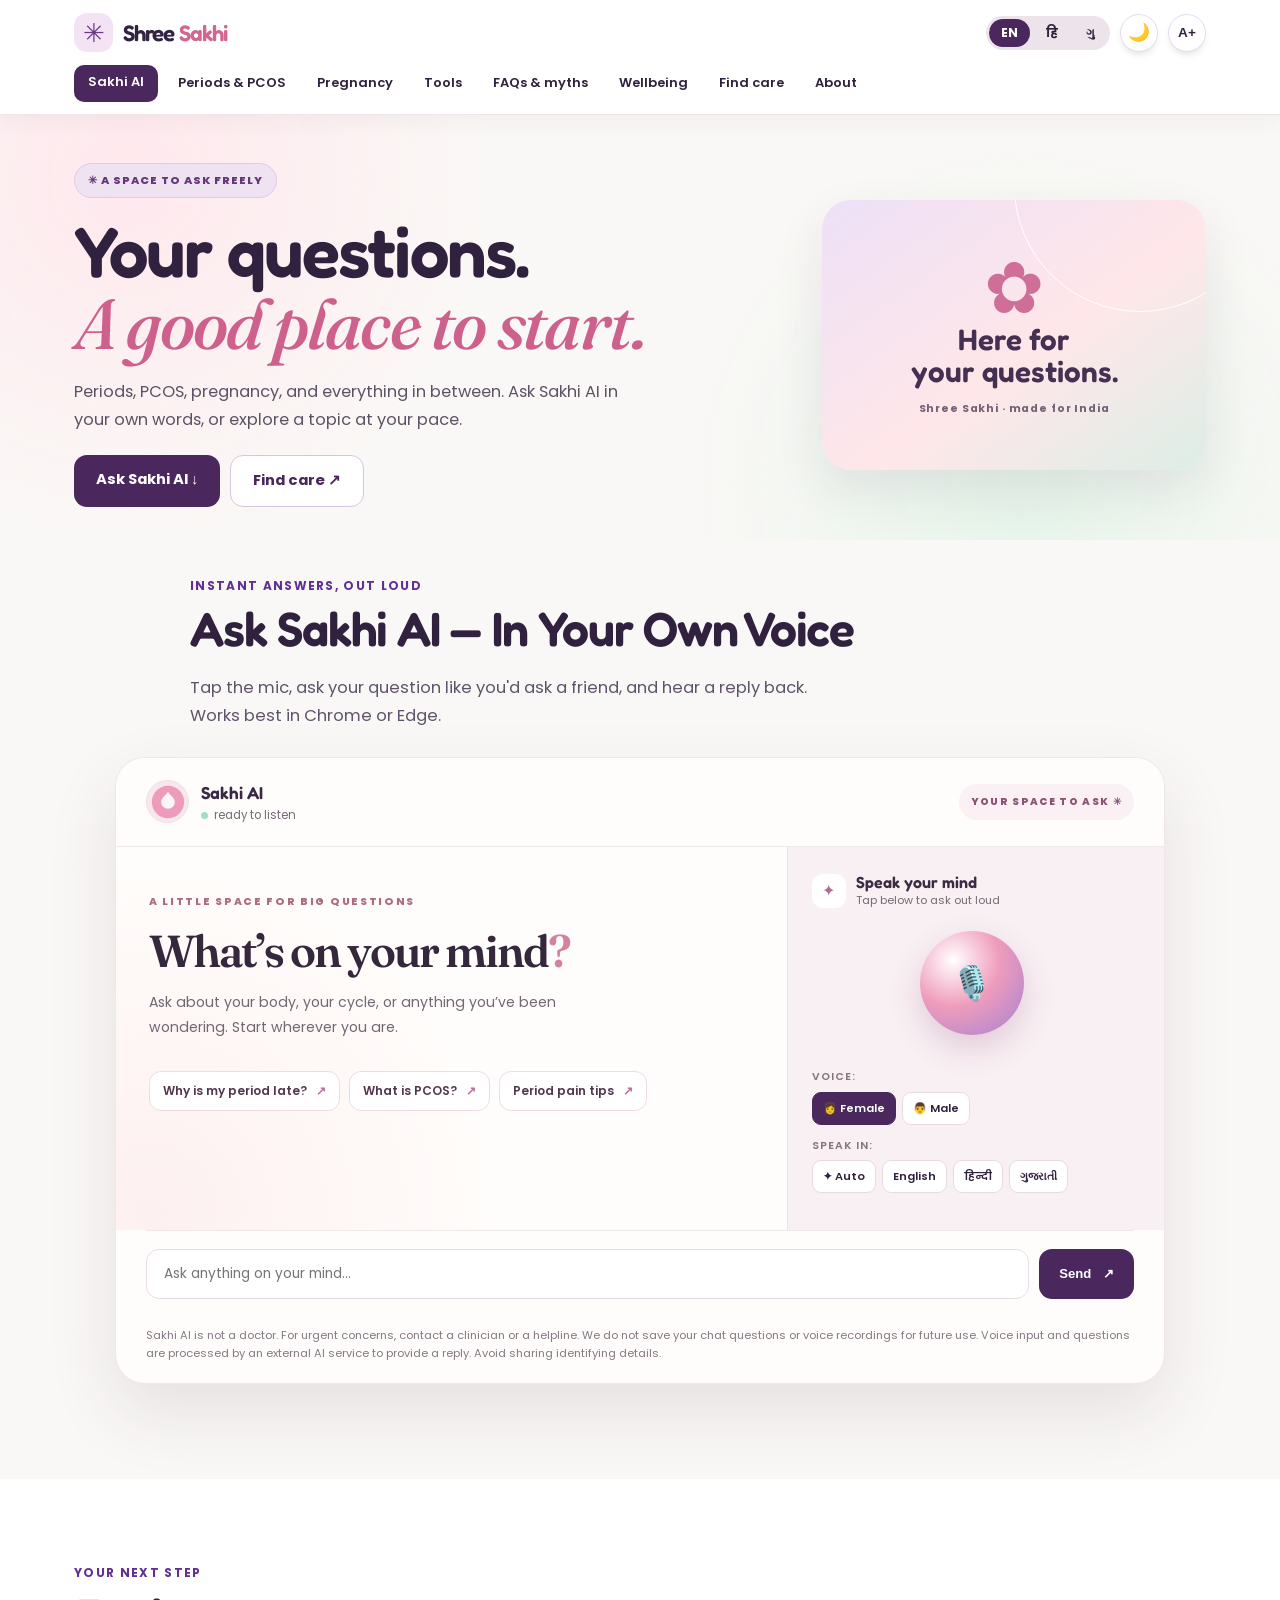
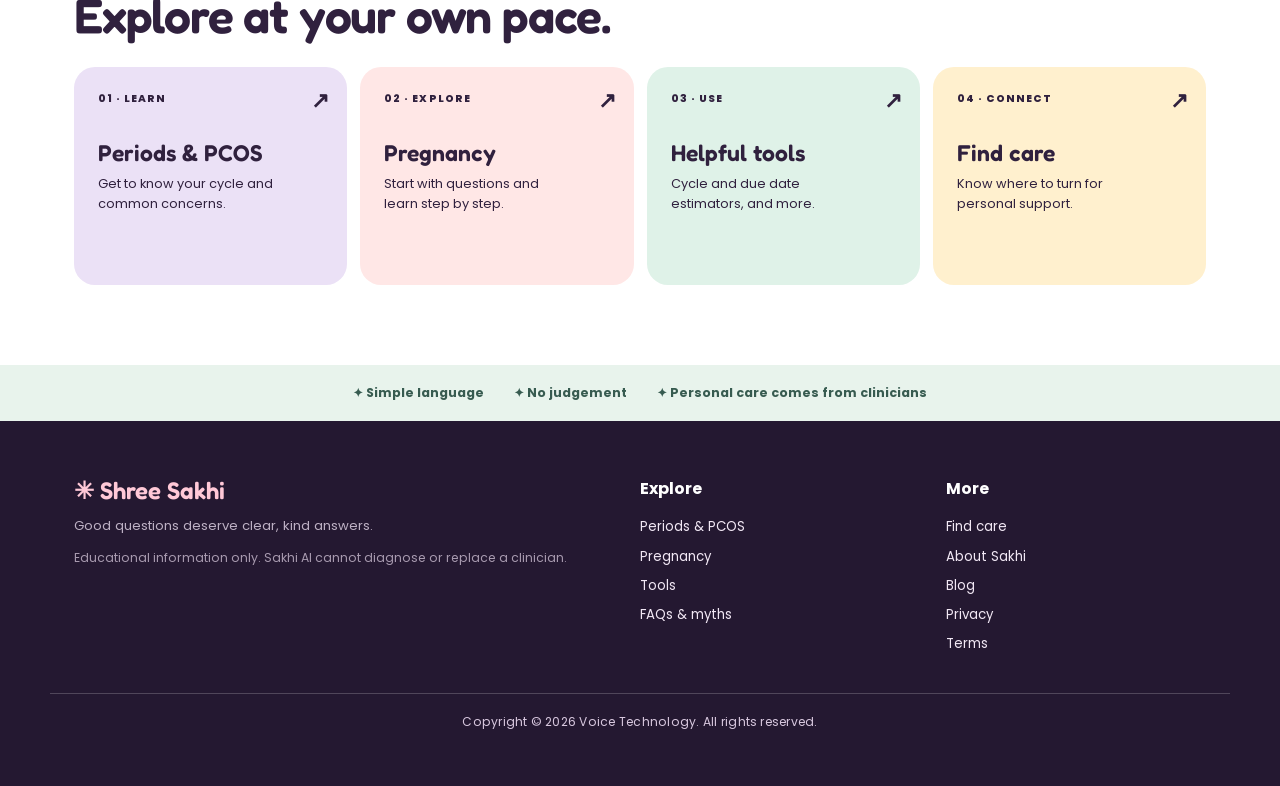
==== commit 207dbf4d: "Add automatic multilingual voice input and language matched replies" ====
--- a/index.html
+++ b/index.html
@@ -961,7 +961,8 @@
         </div>
         <div class="voice-picker" id="speechLangPicker">
           <span class="vp-label">Speak in:</span>
-          <button class="vp-btn active" data-slang="en-IN" onclick="chooseSpeechLang('en-IN')">English</button>
+          <button class="vp-btn active" data-slang="auto" onclick="chooseSpeechLang('auto')">✦ Auto</button>
+          <button class="vp-btn" data-slang="en-IN" onclick="chooseSpeechLang('en-IN')">English</button>
           <button class="vp-btn" data-slang="hi-IN" onclick="chooseSpeechLang('hi-IN')">हिन्दी</button>
           <button class="vp-btn" data-slang="gu-IN" onclick="chooseSpeechLang('gu-IN')">ગુજરાતી</button>
         </div>
@@ -972,7 +973,7 @@
         <input type="text" id="typedQuestion" placeholder="Ask anything on your mind..." onkeydown="if(event.key==='Enter')askTyped()">
         <button class="btn btn-primary" onclick="askTyped()">Send <span aria-hidden="true">↗</span></button>
       </div>
-      <p class="mini-note" style="margin-top:16px;">Sakhi AI is not a doctor. For urgent concerns, contact a clinician or a helpline. We do not save your chat questions for future use. Questions are sent to an external AI service for a reply; generated voice replies also use that service. Avoid sharing identifying details.</p>
+      <p class="mini-note" style="margin-top:16px;">Sakhi AI is not a doctor. For urgent concerns, contact a clinician or a helpline. We do not save your chat questions or voice recordings for future use. Voice input and questions are processed by an external AI service to provide a reply. Avoid sharing identifying details.</p>
     </div>
   </div>
 </section><section class="portal-paths"><div class="container"><span class="eyebrow">YOUR NEXT STEP</span><h2>Explore at your own pace.</h2><div class="path-grid"><a href="periods.html" class="path-card lilac"><span>01 · LEARN</span><strong>Periods &amp; PCOS</strong><small>Get to know your cycle and common concerns.</small><b>↗</b></a><a href="pregnancy.html" class="path-card pink"><span>02 · EXPLORE</span><strong>Pregnancy</strong><small>Start with questions and learn step by step.</small><b>↗</b></a><a href="tools.html" class="path-card mint"><span>03 · USE</span><strong>Helpful tools</strong><small>Cycle and due date estimators, and more.</small><b>↗</b></a><a href="care.html" class="path-card yellow"><span>04 · CONNECT</span><strong>Find care</strong><small>Know where to turn for personal support.</small><b>↗</b></a></div></div></section><section class="home-assurance"><div class="container"><span>✦ Simple language</span><span>✦ No judgement</span><span>✦ Personal care comes from clinicians</span></div></section>
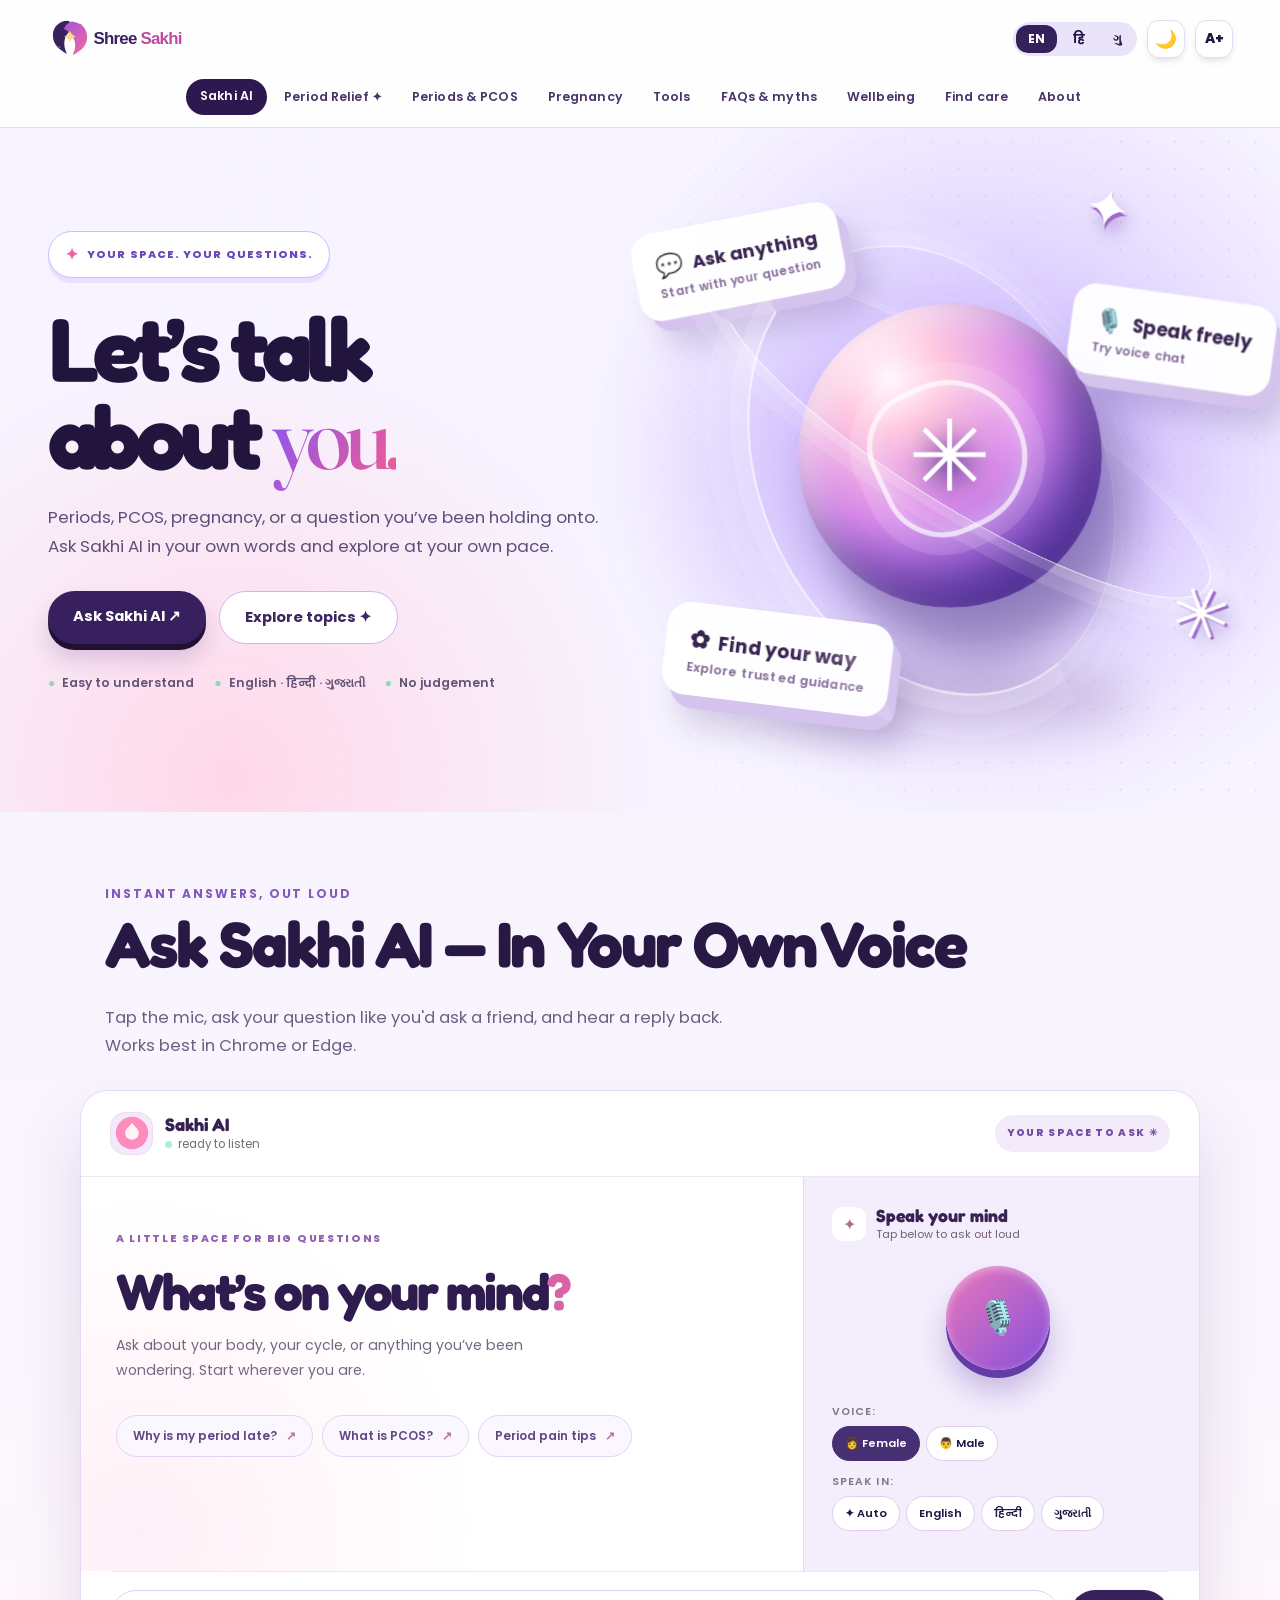
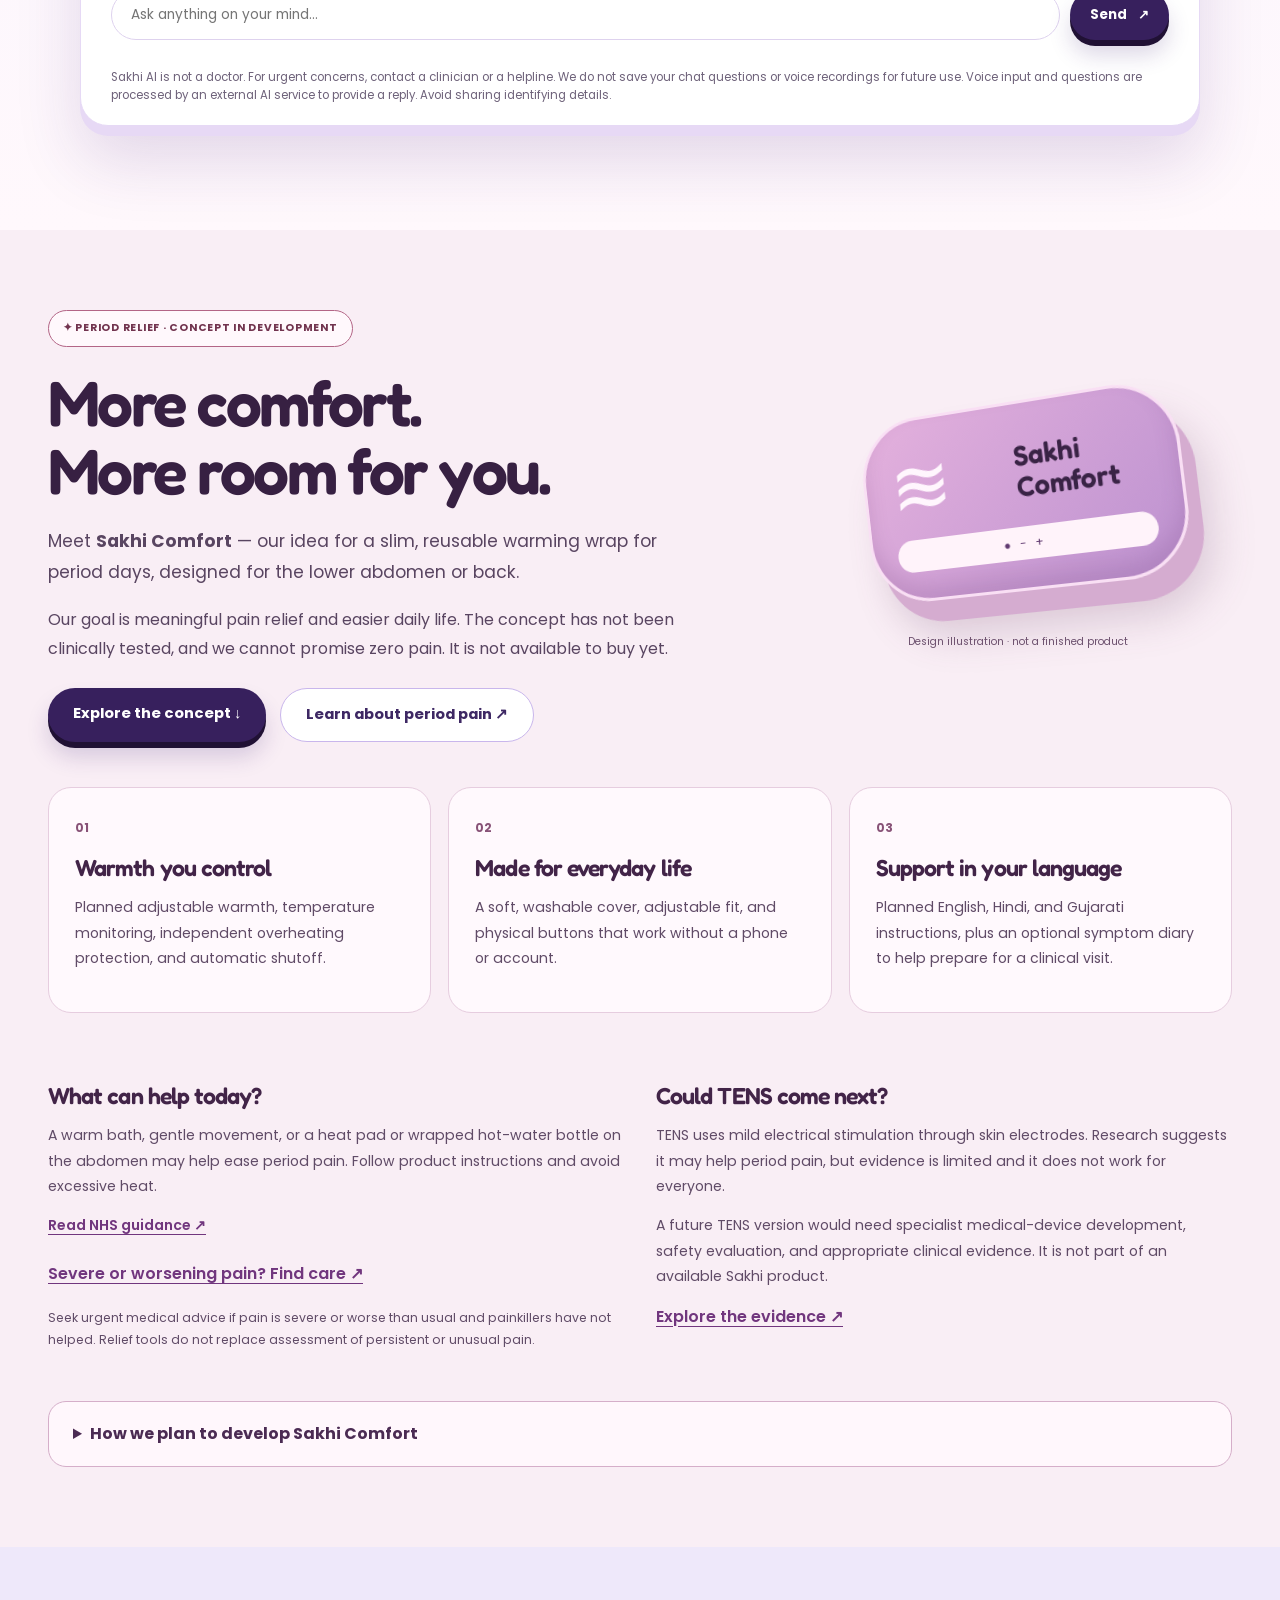
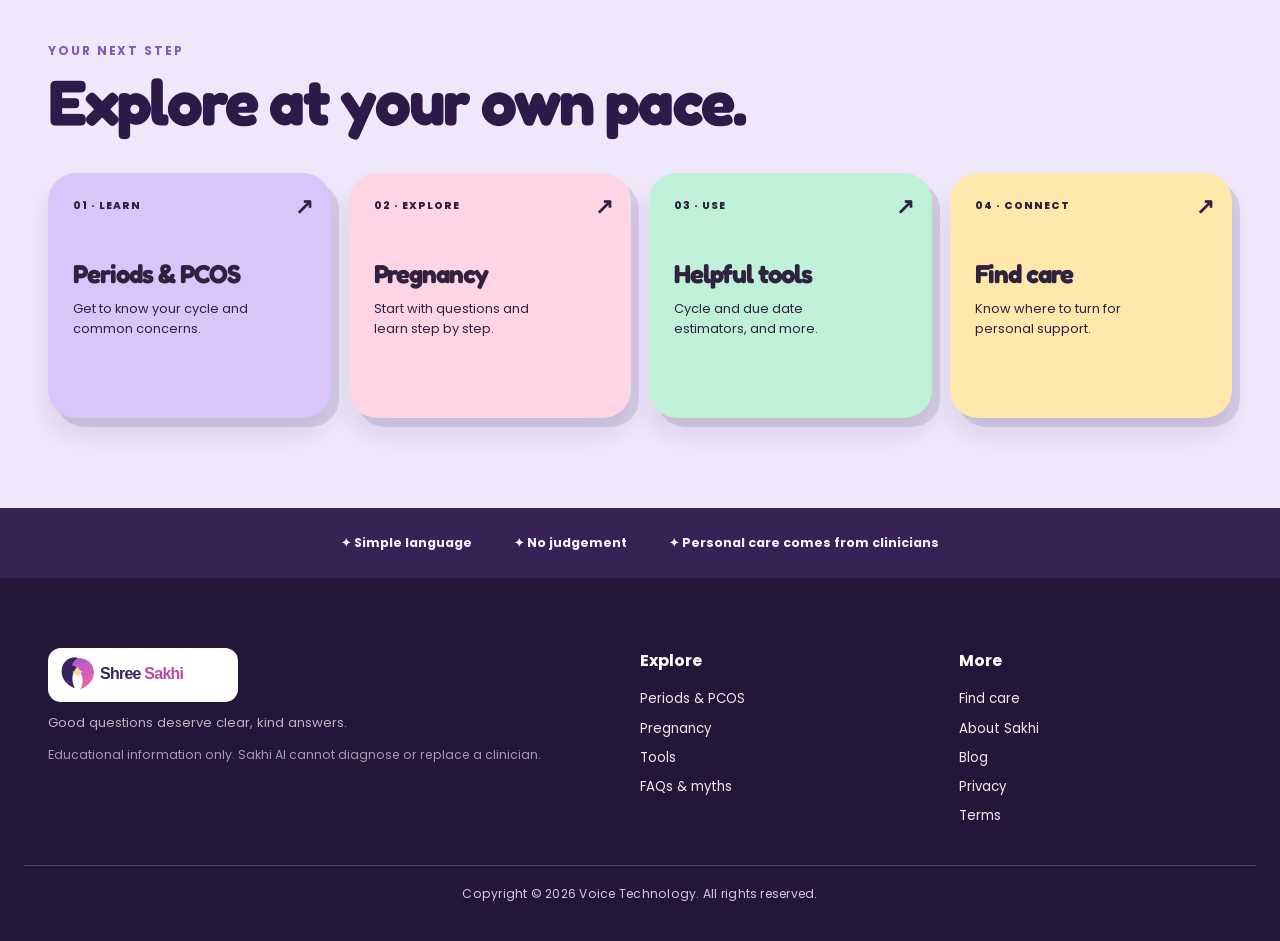
==== commit 9e7983a7: "Publish Gen Z 3D design and Period Relief concept section" ====
--- a/index.html
+++ b/index.html
@@ -22,7 +22,7 @@
 <meta name="twitter:title" content="Ask Sakhi AI — Shree Sakhi">
 <meta name="twitter:description" content="Judgement-free answers on periods, PCOD, and pregnancy for girls and women in India.">
 
-<link rel="icon" type="image/svg+xml" href="data:image/svg+xml,%3Csvg xmlns='http://www.w3.org/2000/svg' viewBox='0 0 40 40'%3E%3Ccircle cx='20' cy='20' r='19' fill='%23FBF2E7' stroke='%23C9973F' stroke-width='1.5'/%3E%3Cpath d='M20 8c3 5 8 7 8 12a8 8 0 1 1-16 0c0-5 5-7 8-12z' fill='%237A2E3B'/%3E%3Ccircle cx='20' cy='21' r='2.4' fill='%23F5E7C6'/%3E%3C/svg%3E">
+<link rel="icon" type="image/svg+xml" href="shree-sakhi-icon.svg">
 <link rel="manifest" href="manifest.json">
 <meta name="theme-color" content="#7A2E3B">
 <meta name="apple-mobile-web-app-capable" content="yes">
@@ -893,12 +893,14 @@
 </style>
 <link rel="stylesheet" href="refresh.css">
 <link rel="stylesheet" href="portal.css">
+<link rel="stylesheet" href="atelier.css">
+<link rel="stylesheet" href="genz-3d.css">
 </head>
 <body>
 <a class="skip-link" href="#main-content">Skip to content</a>
-<nav aria-label="Main navigation"><div class="navwrap"><a class="brand" href="index.html" aria-label="Shree Sakhi home"><span class="brand-symbol">✳</span><span class="brand-text">Shree <span>Sakhi</span></span></a><div class="nav-controls"><div class="langswitch" id="langswitch"><button class="active" data-lang="en">EN</button><button data-lang="hi">हि</button><button data-lang="gu">ગુ</button></div><button class="theme-toggle" id="themeToggle" onclick="toggleTheme()" aria-label="Toggle dark mode">🌙</button><button class="a11y-toggle" id="textSizeToggle" onclick="toggleTextSize()" aria-label="Toggle larger text size">A+</button><button class="hamburger" id="hamburgerBtn" onclick="toggleMobileNav()" aria-label="Toggle menu" aria-controls="navlinksRow" aria-expanded="false"><span></span><span></span><span></span></button></div></div><div class="navlinks-row" id="navlinksRow"><div class="navlinks"><a aria-current="page" href="index.html">Sakhi AI</a><a href="periods.html">Periods &amp; PCOS</a><a href="pregnancy.html">Pregnancy</a><a href="tools.html">Tools</a><a href="faqs.html">FAQs &amp; myths</a><a href="wellbeing.html">Wellbeing</a><a href="care.html">Find care</a><a href="about.html">About</a></div></div></nav>
+<nav aria-label="Main navigation"><div class="navwrap"><a class="brand" href="index.html" aria-label="Shree Sakhi home"><img class="brand-logo" src="shree-sakhi-logo.svg" alt="Shree Sakhi" width="184" height="49"></a><div class="nav-controls"><div class="langswitch" id="langswitch"><button class="active" data-lang="en">EN</button><button data-lang="hi">हि</button><button data-lang="gu">ગુ</button></div><button class="theme-toggle" id="themeToggle" onclick="toggleTheme()" aria-label="Toggle dark mode">🌙</button><button class="a11y-toggle" id="textSizeToggle" onclick="toggleTextSize()" aria-label="Toggle larger text size">A+</button><button class="hamburger" id="hamburgerBtn" onclick="toggleMobileNav()" aria-label="Toggle menu" aria-controls="navlinksRow" aria-expanded="false"><span></span><span></span><span></span></button></div></div><div class="navlinks-row" id="navlinksRow"><div class="navlinks"><a aria-current="page" href="index.html">Sakhi AI</a><a href="#period-relief">Period Relief ✦</a><a href="periods.html">Periods &amp; PCOS</a><a href="pregnancy.html">Pregnancy</a><a href="tools.html">Tools</a><a href="faqs.html">FAQs &amp; myths</a><a href="wellbeing.html">Wellbeing</a><a href="care.html">Find care</a><a href="about.html">About</a></div></div></nav>
 <main id="main-content">
-<section class="home-intro"><div class="container home-intro-inner"><div><span class="intro-chip">✳ A SPACE TO ASK FREELY</span><h1>Your questions.<br><em>A good place to start.</em></h1><p>Periods, PCOS, pregnancy, and everything in between. Ask Sakhi AI in your own words, or explore a topic at your pace.</p><div class="home-actions"><a href="#ai-voice" class="btn btn-primary">Ask Sakhi AI ↓</a><a href="care.html" class="btn btn-ghost">Find care ↗</a></div></div><div class="home-decoration" aria-hidden="true"><span>✿</span><strong>Here for<br>your questions.</strong><small>Shree Sakhi · made for India</small></div></div></section><section id="ai-voice" class="band-cream">
+<section class="home-intro"><div class="container home-intro-inner"><div class="hero-copy"><span class="intro-chip">YOUR SPACE. YOUR QUESTIONS.</span><h1>Let’s talk<br>about <em>you.</em></h1><p>Periods, PCOS, pregnancy, or a question you’ve been holding onto. Ask Sakhi AI in your own words and explore at your own pace.</p><div class="home-actions"><a href="#ai-voice" class="btn btn-primary">Ask Sakhi AI ↗</a><a href="periods.html" class="btn btn-ghost">Explore topics ✦</a></div><div class="hero-proof"><span>Easy to understand</span><span>English · हिन्दी · ગુજરાતી</span><span>No judgement</span></div></div><div class="scene" aria-hidden="true"><div class="scene-stage"><div class="scene-glow"></div><div class="scene-orbit"></div><div class="scene-orbit second"></div><div class="scene-ball"></div><div class="float-card one"><i>💬</i> Ask anything<small>Start with your question</small></div><div class="float-card two"><i>🎙️</i> Speak freely<small>Try voice chat</small></div><div class="float-card three"><i>✿</i> Find your way<small>Explore trusted guidance</small></div><span class="scene-spark a">✦</span><span class="scene-spark b">✳</span><div class="scene-shadow"></div></div></div></div></section><section id="ai-voice" class="band-cream">
   <div class="container">
     <div class="section-head">
       <div class="section-anim">
@@ -976,9 +978,20 @@
       <p class="mini-note" style="margin-top:16px;">Sakhi AI is not a doctor. For urgent concerns, contact a clinician or a helpline. We do not save your chat questions or voice recordings for future use. Voice input and questions are processed by an external AI service to provide a reply. Avoid sharing identifying details.</p>
     </div>
   </div>
-</section><section class="portal-paths"><div class="container"><span class="eyebrow">YOUR NEXT STEP</span><h2>Explore at your own pace.</h2><div class="path-grid"><a href="periods.html" class="path-card lilac"><span>01 · LEARN</span><strong>Periods &amp; PCOS</strong><small>Get to know your cycle and common concerns.</small><b>↗</b></a><a href="pregnancy.html" class="path-card pink"><span>02 · EXPLORE</span><strong>Pregnancy</strong><small>Start with questions and learn step by step.</small><b>↗</b></a><a href="tools.html" class="path-card mint"><span>03 · USE</span><strong>Helpful tools</strong><small>Cycle and due date estimators, and more.</small><b>↗</b></a><a href="care.html" class="path-card yellow"><span>04 · CONNECT</span><strong>Find care</strong><small>Know where to turn for personal support.</small><b>↗</b></a></div></div></section><section class="home-assurance"><div class="container"><span>✦ Simple language</span><span>✦ No judgement</span><span>✦ Personal care comes from clinicians</span></div></section>
+</section><section id="period-relief" class="relief-section" aria-labelledby="relief-title">
+<div class="container">
+<div class="relief-spotlight">
+<div class="relief-copy"><span class="relief-badge">✦ PERIOD RELIEF · CONCEPT IN DEVELOPMENT</span><h2 id="relief-title">More comfort.<br>More room for you.</h2><p class="relief-lead">Meet <strong>Sakhi Comfort</strong> — our idea for a slim, reusable warming wrap for period days, designed for the lower abdomen or back.</p><p>Our goal is meaningful pain relief and easier daily life. The concept has not been clinically tested, and we cannot promise zero pain. It is not available to buy yet.</p><div class="relief-actions"><a href="#relief-features" class="btn btn-primary">Explore the concept ↓</a><a href="periods.html" class="btn btn-ghost">Learn about period pain ↗</a></div></div>
+<div class="relief-art" aria-hidden="true"><div class="relief-wrap"><span class="relief-warmth">≋</span><strong>Sakhi<br>Comfort</strong><span class="relief-control">● &nbsp; − &nbsp; +</span></div><span class="relief-art-label">Design illustration · not a finished product</span></div>
+</div>
+<div id="relief-features" class="relief-features"><article><span>01</span><h3>Warmth you control</h3><p>Planned adjustable warmth, temperature monitoring, independent overheating protection, and automatic shutoff.</p></article><article><span>02</span><h3>Made for everyday life</h3><p>A soft, washable cover, adjustable fit, and physical buttons that work without a phone or account.</p></article><article><span>03</span><h3>Support in your language</h3><p>Planned English, Hindi, and Gujarati instructions, plus an optional symptom diary to help prepare for a clinical visit.</p></article></div>
+<div class="relief-details"><article><h3>What can help today?</h3><p>A warm bath, gentle movement, or a heat pad or wrapped hot-water bottle on the abdomen may help ease period pain. Follow product instructions and avoid excessive heat.</p><p><a href="https://www.nhs.uk/symptoms/period-pain/" target="_blank" rel="noopener noreferrer">Read NHS guidance ↗</a></p><a href="care.html" class="relief-care">Severe or worsening pain? Find care ↗</a><p class="relief-small">Seek urgent medical advice if pain is severe or worse than usual and painkillers have not helped. Relief tools do not replace assessment of persistent or unusual pain.</p></article><article><h3>Could TENS come next?</h3><p>TENS uses mild electrical stimulation through skin electrodes. Research suggests it may help period pain, but evidence is limited and it does not work for everyone.</p><p>A future TENS version would need specialist medical-device development, safety evaluation, and appropriate clinical evidence. It is not part of an available Sakhi product.</p><a href="https://www.cochrane.org/evidence/CD013331_tens-electrical-nerve-stimulation-through-skin-effective-treatment-period-pain-and-does-it-cause" target="_blank" rel="noopener noreferrer">Explore the evidence ↗</a></article></div>
+<details class="relief-roadmap"><summary>How we plan to develop Sakhi Comfort</summary><ol><li><strong>Listen first:</strong> interview 15–20 adult users about pain, fit, existing products, and affordability.</li><li><strong>Work with clinicians:</strong> define intended users and when medical care is needed.</li><li><strong>Build a heat-only prototype:</strong> focus on comfort, temperature controls, and fault protection.</li><li><strong>Evaluate safely:</strong> complete safety evaluation before body testing, then arrange appropriately supervised research.</li><li><strong>Let evidence guide launch:</strong> assess relief, comfort, and adverse effects; confirm applicable requirements before making claims or selling.</li></ol></details>
+</div></section>
+<section class="portal-paths"><div class="container"><span class="eyebrow">YOUR NEXT STEP</span><h2>Explore at your own pace.</h2><div class="path-grid"><a href="periods.html" class="path-card lilac"><span>01 · LEARN</span><strong>Periods &amp; PCOS</strong><small>Get to know your cycle and common concerns.</small><b>↗</b></a><a href="pregnancy.html" class="path-card pink"><span>02 · EXPLORE</span><strong>Pregnancy</strong><small>Start with questions and learn step by step.</small><b>↗</b></a><a href="tools.html" class="path-card mint"><span>03 · USE</span><strong>Helpful tools</strong><small>Cycle and due date estimators, and more.</small><b>↗</b></a><a href="care.html" class="path-card yellow"><span>04 · CONNECT</span><strong>Find care</strong><small>Know where to turn for personal support.</small><b>↗</b></a></div></div></section><section class="home-assurance"><div class="container"><span>✦ Simple language</span><span>✦ No judgement</span><span>✦ Personal care comes from clinicians</span></div></section>
 </main>
-<footer class="portal-footer"><div class="container footer-grid"><div><a href="index.html" class="footer-brand">✳ Shree Sakhi</a><p>Good questions deserve clear, kind answers.</p><p class="footer-note">Educational information only. Sakhi AI cannot diagnose or replace a clinician.</p></div><div><strong>Explore</strong><a href="periods.html">Periods &amp; PCOS</a><a href="pregnancy.html">Pregnancy</a><a href="tools.html">Tools</a><a href="faqs.html">FAQs &amp; myths</a></div><div><strong>More</strong><a href="care.html">Find care</a><a href="about.html">About Sakhi</a><a href="blog.html">Blog</a><a href="privacy.html">Privacy</a><a href="terms.html">Terms</a></div></div><div class="container copyright-line">Copyright © 2026 Voice Technology. All rights reserved.</div></footer>
+<footer class="portal-footer"><div class="container footer-grid"><div><a href="index.html" class="footer-brand"><img class="footer-logo" src="shree-sakhi-logo.svg" alt="Shree Sakhi" width="190" height="50"></a><p>Good questions deserve clear, kind answers.</p><p class="footer-note">Educational information only. Sakhi AI cannot diagnose or replace a clinician.</p></div><div><strong>Explore</strong><a href="periods.html">Periods &amp; PCOS</a><a href="pregnancy.html">Pregnancy</a><a href="tools.html">Tools</a><a href="faqs.html">FAQs &amp; myths</a></div><div><strong>More</strong><a href="care.html">Find care</a><a href="about.html">About Sakhi</a><a href="blog.html">Blog</a><a href="privacy.html">Privacy</a><a href="terms.html">Terms</a></div></div><div class="container copyright-line">Copyright © 2026 Voice Technology. All rights reserved.</div></footer>
 <script src="site.js" defer></script>
+<script src="genz-3d.js" defer></script>
 </body>
 </html>
--- a/atelier.css
+++ b/atelier.css
@@ -0,0 +1,15 @@
+/* Shree Sakhi / Atelier preview — visual layer only. */
+:root{--maroon:#40273d;--maroon-deep:#2b1e2b;--gold:#d86478;--cream:#f8f5f1;--cream-deep:#e9dfd9;--paper:#fffdfb;--ink:#30272c;--gz-pink:#ec9caa;--gz-purple:#9273a5;--gz-mint:#bcdccf;--gz-sun:#f3ce91}
+html{scroll-padding-top:105px}body{background:#f8f5f1;color:#30272c;font-family:'Poppins',sans-serif}h1,h2,h3,h4{font-family:'Fraunces',Georgia,serif;letter-spacing:-.045em;color:#342335}.container,.navwrap,.navlinks-row{max-width:1240px}a,button{-webkit-tap-highlight-color:transparent}button{font-family:inherit}a:focus-visible,button:focus-visible,input:focus-visible{outline:3px solid #c65a78!important;outline-offset:3px}
+nav{background:rgba(255,253,251,.94);border-bottom:1px solid #e8dfe0;box-shadow:none;backdrop-filter:blur(18px)}.navwrap{padding:16px 28px}.brand-symbol{background:#472a42;color:#ffe2d9;border-radius:50%;width:43px;height:43px}.brand-text{font:600 1.48rem 'Fraunces',serif;color:#3c283b;letter-spacing:-.06em}.brand-text span{color:#bd5d72}.navlinks-row{padding:0 28px 13px}.navlinks{gap:4px;justify-content:center}.navlinks a{font-size:.76rem;letter-spacing:.01em;border-radius:100px;padding:8px 12px}.navlinks a:hover{background:#f7e8eb;color:#78394d}.navlinks a[aria-current="page"]{background:#41283f;color:#fff}.nav-controls button{transition:transform .2s}.nav-controls button:hover{transform:translateY(-2px)}
+.home-intro{position:relative;padding:72px 24px 56px;background:radial-gradient(ellipse at 8% 15%,#f9dfe1,transparent 37%),radial-gradient(ellipse at 100% 100%,#dbe8de,transparent 40%),#f8f5f1;overflow:hidden}.home-intro-inner{grid-template-columns:minmax(0,1.2fr) minmax(280px,.8fr);gap:6vw}.intro-chip{background:#fff8f5;border:1px solid #e7c8c9;color:#884454;letter-spacing:.15em;font-size:.66rem;padding:10px 16px}.home-intro h1{max-width:820px;font:600 clamp(3.8rem,7vw,7.4rem)/.98 'Fraunces',Georgia,serif;letter-spacing:-.07em;color:#322132;margin:25px 0}.home-intro h1 em{color:#be6279;font-weight:500}.home-intro p{max-width:610px;font-size:1.06rem;color:#655763;line-height:1.85}.home-actions{margin-top:30px;gap:12px}.btn{border-radius:100px;padding:14px 25px;font-weight:600}.btn-primary{background:#42283f;color:#fff}.btn-primary:hover{background:#634058;box-shadow:0 12px 24px rgba(64,39,61,.18)}.btn-ghost{background:#fff9f6;border:1px solid #d8bfc4;color:#482e44}.btn-ghost:hover{background:#f5e3e7;color:#482e44}.home-decoration{min-height:455px;border-radius:220px 220px 26px 26px;background:radial-gradient(circle at 50% 36%,#f9eae3 0 24%,transparent 24.5%),radial-gradient(circle at 51% 45%,#f6bec2 0 37%,transparent 37.5%),linear-gradient(145deg,#e9d5d6,#ded4e8 55%,#c7dfd4);box-shadow:22px 25px 0 -12px #ead8d2,0 35px 70px rgba(74,47,69,.13)}.home-decoration:before{width:72%;height:65%;border:1px solid rgba(255,255,255,.68);top:14%;right:14%;transform:rotate(-18deg)}.home-decoration span{font-size:5.8rem;color:#8c526b;text-shadow:0 12px 25px #e9a7ad}.home-decoration strong{font:600 2.15rem/1.1 'Fraunces',serif;color:#422d44;position:relative}.home-decoration small{color:#594858;position:relative}
+#ai-voice{padding:65px 24px 105px;background:#f8f5f1}#ai-voice .section-head{max-width:1050px;margin-bottom:30px}#ai-voice .section-head h2{font:600 clamp(2.6rem,5vw,4.4rem)/1.08 'Fraunces',serif;color:#352238;letter-spacing:-.055em}#ai-voice .section-head p{color:#74636d;line-height:1.7}#ai-voice .eyebrow,.portal-paths .eyebrow,.page-banner .eyebrow{color:#a4536a;letter-spacing:.16em}
+#ai-voice .voicewidget.premium{max-width:1120px;border:1px solid #eadbdd;border-radius:27px;background:#fffdfb;box-shadow:0 35px 80px rgba(81,46,68,.1)}#ai-voice .vw-header{background:#fffdfb;border-bottom:1px solid #efe5e4;padding:23px 32px}#ai-voice .vw-avatar{background:#f6e5e8;border-radius:16px}#ai-voice .vw-name{font:600 1.13rem 'Fraunces',serif;color:#352238}#ai-voice .vw-header-tag{background:#f9eaeb;color:#974c60}#ai-voice .sakhi-chat-main{grid-template-columns:minmax(0,1.55fr) minmax(280px,.8fr)}#ai-voice .vw-thread{background:radial-gradient(circle at 10% 100%,#fff1eb,transparent 47%),#fffdfb;padding:34px;min-height:400px}#ai-voice .vw-empty h3{font-size:clamp(2.7rem,4vw,4.1rem);color:#362638}#ai-voice .vw-empty h3 span{color:#c66a80}#ai-voice .vw-empty-kicker{color:#a75d72}#ai-voice .vw-empty p{color:#72636b}#ai-voice .vw-suggestions button{border-radius:100px;border:1px solid #e4cfd2;background:#fff9f8;color:#614353;padding:11px 16px}#ai-voice .vw-suggestions button:hover{background:#fcebee}#ai-voice .vw-controls{background:#f8eff0;border-left:1px solid #ebdadf;padding:30px}#ai-voice .vw-control-heading strong{font:600 1.12rem 'Fraunces',serif;color:#3a293c}#ai-voice .vw-control-heading small{color:#75636f}#ai-voice .micbtn{background:linear-gradient(135deg,#a44e75,#74436f);box-shadow:0 17px 34px rgba(129,70,110,.25)}#ai-voice .vp-btn{border-radius:100px;border-color:#e6d5df;padding:8px 12px}#ai-voice .vp-btn.active{background:#472d48;border-color:#472d48}#ai-voice .voice-typed input{border-radius:100px;background:#fff;border-color:#e4d6d9;padding:14px 19px}#ai-voice .voice-typed .btn{border-radius:100px}#ai-voice .mini-note{color:#74676f;font-size:.72rem}
+.portal-paths{padding:95px 24px;background:#f0eae6}.portal-paths h2{font:600 clamp(2.7rem,5vw,4.4rem)/1.08 'Fraunces',serif}.path-grid{gap:16px;margin-top:35px}.path-card{min-height:245px;border-radius:24px;padding:27px;box-shadow:0 6px 14px rgba(59,38,49,.035)}.path-card strong{font:600 1.8rem/1.1 'Fraunces',serif;letter-spacing:-.04em;margin:45px 0 10px}.path-card small{font-size:.8rem;line-height:1.6}.path-card.lilac{background:#e7dbe9}.path-card.pink{background:#f5dcda}.path-card.mint{background:#d8e9e1}.path-card.yellow{background:#f4e5c9}.home-assurance{background:#413041;padding:24px}.home-assurance .container{color:#fff4ed;gap:20px 42px}.page-banner{background:radial-gradient(circle at 80% 20%,#f6dce0,transparent 37%),#f5eeec;padding:85px 24px}.page-banner h1{font:600 clamp(3rem,6vw,5.6rem)/1.05 'Fraunces',serif;color:#39273a}.page-banner p{color:#675964;line-height:1.8}.resource-note{background:#e2eee7}.portal-footer{background:#2e2330;padding:70px 24px 36px}.footer-grid .footer-brand{font:600 1.6rem 'Fraunces',serif;color:#f7c2c8}.footer-grid a{color:#f5e7ed}
+@media(max-width:950px){.home-intro-inner{grid-template-columns:1.2fr .8fr}.home-decoration{min-height:360px}.home-intro h1{font-size:clamp(3.8rem,6.5vw,5.6rem)}.path-grid{grid-template-columns:repeat(2,minmax(0,1fr))}}
+@media(max-width:820px){.navwrap{padding:12px 18px}.navlinks-row{padding:0 18px;max-height:0}.navlinks-row.open{padding:10px 18px 20px;max-height:80vh}.navlinks{align-items:stretch}.navlinks a{padding:12px 15px;text-align:left}.home-intro{padding:57px 18px 40px}.home-intro-inner{grid-template-columns:1fr}.home-decoration{display:none}.home-intro h1{font-size:clamp(3.7rem,9vw,6.2rem)}#ai-voice{padding:45px 18px 80px}}
+@media(max-width:760px){#ai-voice .sakhi-chat-main{grid-template-columns:1fr}#ai-voice .vw-thread{min-height:290px}#ai-voice .vw-controls{border-left:0;border-top:1px solid #ead9dd;padding:23px;display:grid;grid-template-columns:120px 1fr}#ai-voice .vw-control-heading{grid-column:1/-1}#ai-voice .mic-wrap{grid-row:2/4}#ai-voice .voice-picker{grid-column:2}}
+@media(max-width:520px){.brand-text{font-size:1.15rem}.home-intro{padding:35px 17px 33px}.home-intro h1{font-size:clamp(3.15rem,12.5vw,4.35rem);margin:20px 0}.home-intro p{font-size:.95rem}.home-actions{flex-direction:column}.home-actions .btn{text-align:center}#ai-voice{padding:34px 15px 70px}#ai-voice .container{padding:0}#ai-voice .section-head h2{font-size:2.65rem}#ai-voice .voicewidget.premium{border-radius:20px}#ai-voice .vw-header{padding:16px 18px}#ai-voice .vw-thread{padding:20px;min-height:270px}#ai-voice .vw-empty h3{font-size:2.8rem}#ai-voice .vw-controls{padding:18px;grid-template-columns:95px 1fr;gap:5px 10px}#ai-voice .mic-wrap{width:82px;height:82px}#ai-voice .micbtn{width:78px;height:78px}#ai-voice .vp-btn{padding:7px 9px}#ai-voice .voice-typed{margin:0 16px}#ai-voice .voice-typed input{font-size:16px!important;min-width:0}#ai-voice .voice-typed .btn{padding:10px 13px}#ai-voice .mini-note{padding:10px 18px 18px;font-size:.7rem}.portal-paths{padding:68px 16px}.path-grid{grid-template-columns:1fr 1fr;gap:10px}.path-card{min-height:194px;padding:17px}.path-card strong{font-size:1.28rem;margin:34px 0 8px}.path-card small{font-size:.72rem}.path-card span{font-size:.55rem}.page-banner{padding:55px 17px}.page-banner h1{font-size:3.15rem}.footer-grid{grid-template-columns:1fr}}
+@media(max-width:350px){.path-grid{grid-template-columns:1fr}.path-card{min-height:150px}}
+[data-theme="dark"] body,[data-theme="dark"] .home-intro,[data-theme="dark"] #ai-voice{background:#211b25;color:#f6edf1}[data-theme="dark"] nav{background:#2c2230;border-color:#493a4c}[data-theme="dark"] .brand-text,[data-theme="dark"] .home-intro h1,[data-theme="dark"] #ai-voice .section-head h2{color:#f6edf1}[data-theme="dark"] .home-intro p,[data-theme="dark"] #ai-voice .section-head p{color:#dfd0d8}[data-theme="dark"] .portal-paths{background:#302535}[data-theme="dark"] .page-banner{background:#322638}[data-theme="dark"] .page-banner h1{color:#fff0f5}[data-theme="dark"] .page-banner p{color:#e1d3dd}[data-theme="dark"] #ai-voice .voicewidget.premium,[data-theme="dark"] #ai-voice .vw-header,[data-theme="dark"] #ai-voice .vw-thread{background:#2b2230;border-color:#4f3e50}[data-theme="dark"] #ai-voice .vw-controls{background:#382b3b}[data-theme="dark"] #ai-voice .vw-empty h3,[data-theme="dark"] #ai-voice .vw-name,[data-theme="dark"] #ai-voice .vw-control-heading strong{color:#fff1f7}
+@media(prefers-reduced-motion:reduce){*,*:before,*:after{scroll-behavior:auto!important;animation-duration:.01ms!important;transition-duration:.01ms!important}}
--- a/genz-3d.css
+++ b/genz-3d.css
@@ -0,0 +1,54 @@
+/* Sakhi Next — expressive 3D visual system. Site functions remain in site.js. */
+:root{--maroon:#35215a;--maroon-deep:#221542;--gold:#f068aa;--cream:#f7f4ff;--cream-deep:#e9e4fa;--paper:#fff;--ink:#251943;--gz-pink:#ff8dbb;--gz-purple:#9971ff;--gz-mint:#a8f1d3;--gz-sun:#ffe390}
+html{scroll-padding-top:96px}body{background:#f7f4ff;color:#251943;font-family:'Poppins',sans-serif}h1,h2,h3,h4{font-family:'Fredoka','Poppins',sans-serif;letter-spacing:-.04em;color:#21143e}.container,.navwrap,.navlinks-row{max-width:1240px}a:focus-visible,button:focus-visible,input:focus-visible{outline:3px solid #7445eb!important;outline-offset:3px}
+nav{background:rgba(255,255,255,.86);backdrop-filter:blur(20px);border-bottom:1px solid #e6dcf8;box-shadow:none}.navwrap{padding:15px 27px}.brand-symbol{display:grid;place-items:center;width:42px;height:42px;border-radius:14px;background:linear-gradient(140deg,#754de8,#ed69ad);color:#fff;box-shadow:0 5px 0 #c1a5eb}.brand-text{font:700 1.35rem 'Fredoka',sans-serif;color:#281747}.brand-text span{color:#ad4cba}.navlinks-row{padding:0 24px 12px}.navlinks{justify-content:center;gap:4px}.navlinks a{border-radius:100px;padding:8px 13px;font-size:.78rem;color:#483469}.navlinks a:hover{background:#eee8ff;color:#4324a6}.navlinks a[aria-current=page]{background:#2d194f;color:white}.nav-controls button{border-radius:12px}
+.home-intro{position:relative;isolation:isolate;overflow:hidden;background:radial-gradient(circle at 78% 45%,#d5c4ff 0,transparent 38%),radial-gradient(circle at 18% 95%,#ffd8e9 0,transparent 35%),#f7f4ff;padding:74px 24px 90px}.home-intro:before{content:"";position:absolute;inset:0;background-image:radial-gradient(#b5a3e6 1px,transparent 1px);background-size:27px 27px;opacity:.32;mask-image:linear-gradient(90deg,transparent 8%,black 100%);z-index:-1}.home-intro-inner{display:grid;grid-template-columns:1.03fr .97fr;gap:20px;align-items:center}.hero-copy{position:relative;z-index:3}.intro-chip{display:inline-flex;align-items:center;gap:8px;padding:10px 16px;border:1px solid #ccb9ff;background:#fff;color:#6946bd;border-radius:100px;box-shadow:0 5px 0 #eadfff;font-size:.68rem;letter-spacing:.1em;font-weight:800}.intro-chip:before{content:"✦";font-size:1rem;color:#f061a5}.home-intro h1{font:700 clamp(3.7rem,7vw,7.3rem)/.98 'Fredoka',sans-serif;letter-spacing:-.067em;color:#21143d;margin:27px 0 22px}.home-intro h1 em{font-style:normal;color:#8a50e7;background:linear-gradient(120deg,#9157eb 15%,#e65b9b 88%);background-clip:text;-webkit-text-fill-color:transparent}.home-intro p{max-width:580px;color:#5d4f79;line-height:1.75;font-size:1.05rem}.home-actions{gap:13px;margin-top:29px}.btn{border-radius:100px;padding:14px 25px;font-weight:700}.btn-primary{background:#37205d;color:#fff;box-shadow:0 6px 0 #201134,0 15px 22px #3e24722e}.btn-primary:hover{transform:translateY(-3px);background:#4d2d80;box-shadow:0 9px 0 #201134,0 19px 24px #3e24722e}.btn-ghost{background:#fff;border:1px solid #c9b6ec;color:#3e2864}.btn-ghost:hover{background:#efe8ff;color:#3e2864}.hero-proof{display:flex;flex-wrap:wrap;gap:10px 20px;margin-top:29px;color:#625376;font-size:.76rem;font-weight:600}.hero-proof span:before{content:"●";color:#8bdbb3;margin-right:7px}
+.scene{position:relative;width:min(100%,590px);height:520px;margin:0 auto;perspective:1000px;transform-style:preserve-3d;--rx:0deg;--ry:0deg}.scene-stage{position:absolute;inset:0;transform:rotateX(var(--rx)) rotateY(var(--ry));transform-style:preserve-3d;transition:transform .25s ease-out}.scene-glow{position:absolute;width:76%;height:57%;left:12%;top:24%;border-radius:50%;background:#9d72f8;filter:blur(75px);opacity:.38}.scene-orbit{position:absolute;inset:6% 8%;border:2px solid #ffffffab;border-radius:50%;transform:rotate(-24deg) rotateY(45deg) translateZ(12px);box-shadow:0 0 0 16px #ffffff26,0 0 0 39px #ffffff1d}.scene-orbit.second{inset:16% 1%;transform:rotate(32deg) rotateX(65deg) translateZ(46px);border-color:#ffffffa6}.scene-ball{position:absolute;width:290px;height:290px;left:50%;top:49%;transform:translate(-50%,-50%) translateZ(45px);border-radius:50%;background:radial-gradient(circle at 30% 24%,#fff7ff 0,#ffc8e0 17%,#db8deb 45%,#7649d1 77%,#4e2b93 100%);box-shadow:inset -24px -28px 45px #3520648a,inset 14px 14px 30px #fff9,25px 45px 46px #3520646b;display:grid;place-items:center;color:#fff}.scene-ball:before{content:"";width:136px;height:136px;border:5px solid #ffffffbd;border-radius:42% 58% 55% 45%;transform:rotate(-25deg);box-shadow:0 0 0 17px #ffffff21,inset 0 0 25px #ffffff77}.scene-ball:after{content:"✳";position:absolute;font-size:5.9rem;line-height:1;text-shadow:0 8px 18px #5b328b;transform:translateZ(55px)}.float-card{position:absolute;z-index:2;padding:14px 19px;border:1px solid #ffffffdb;border-radius:20px;background:#fffffff0;backdrop-filter:blur(14px);box-shadow:8px 11px 0 #d4c3ed,18px 25px 28px #45317a36;color:#382350;font-weight:700;transform-style:preserve-3d}.float-card small{display:block;color:#816b97;font-size:.67rem;font-weight:600}.float-card.one{top:8%;left:0;transform:rotate(-11deg) translateZ(105px);animation:driftA 5s ease-in-out infinite}.float-card.two{right:0;top:22%;transform:rotate(8deg) translateZ(130px);animation:driftB 6s ease-in-out infinite}.float-card.three{bottom:10%;left:7%;transform:rotate(7deg) translateZ(150px);animation:driftB 5.4s ease-in-out infinite}.float-card i{font-style:normal;font-size:1.25rem;margin-right:5px}.scene-spark{position:absolute;color:#fff;text-shadow:2px 3px 0 #9f6ac9,6px 9px 15px #6f48ab72;font-size:3rem}.scene-spark.a{top:0;right:22%;transform:translateZ(120px) rotate(13deg)}.scene-spark.b{bottom:13%;right:4%;transform:translateZ(80px) rotate(-20deg);font-size:4.1rem}.scene-shadow{position:absolute;bottom:0;left:19%;width:64%;height:50px;background:#67418b56;filter:blur(25px);border-radius:50%}@keyframes driftA{50%{transform:rotate(-7deg) translateY(-13px) translateZ(105px)}}@keyframes driftB{50%{transform:rotate(4deg) translateY(13px) translateZ(130px)}}
+#ai-voice{padding:68px 24px 104px;background:linear-gradient(180deg,#f7f4ff,#fff8fc)}#ai-voice .section-head{max-width:1070px;margin-bottom:30px}#ai-voice .section-head h2{font:700 clamp(2.6rem,5vw,4.5rem)/1.07 'Fredoka',sans-serif;color:#281844}#ai-voice .section-head p{color:#6e5e80}.eyebrow{color:#8658bd!important}#ai-voice .voicewidget.premium{max-width:1120px;background:#fff;border:1px solid #e6d9f5;border-radius:28px;box-shadow:0 10px 0 #e7d9f5,0 35px 65px #45227726}#ai-voice .vw-header{background:#fff;border-bottom:1px solid #eee6f7;padding:21px 29px}#ai-voice .vw-avatar{border-radius:15px;background:#f3e9ff}#ai-voice .vw-name{font:700 1.13rem 'Fredoka',sans-serif;color:#342051}#ai-voice .vw-header-tag{color:#754ca4;background:#f3eafa}#ai-voice .sakhi-chat-main{grid-template-columns:minmax(0,1.55fr) minmax(285px,.85fr)}#ai-voice .vw-thread{background:radial-gradient(circle at 8% 90%,#fff0f7,transparent 45%),#fff;min-height:390px;padding:32px}#ai-voice .vw-empty h3{font:700 clamp(2.5rem,4vw,3.9rem)/1.05 'Fredoka',sans-serif;color:#2f1c4e}#ai-voice .vw-empty h3 span{color:#d864a6}#ai-voice .vw-empty-kicker{color:#9361b4}#ai-voice .vw-empty p{color:#766780}#ai-voice .vw-suggestions button{border-radius:100px;background:#fbf7ff;border:1px solid #e3d5f4;color:#604782}#ai-voice .vw-suggestions button:hover{background:#f1e6ff;border-color:#b899e0}#ai-voice .vw-controls{background:#f3edfc;border-left:1px solid #e7d9f4;padding:28px}#ai-voice .vw-control-heading strong{font:700 1.1rem 'Fredoka',sans-serif;color:#372253}#ai-voice .micbtn{background:linear-gradient(135deg,#ea78ba,#854fdb);box-shadow:inset 0 3px 8px #fff6,0 8px 0 #643ca6,0 22px 28px #643ca64b}#ai-voice .vp-btn{border-radius:100px;border-color:#ded0ee}#ai-voice .vp-btn.active{background:#463073;border-color:#463073}#ai-voice .voice-typed input{border-radius:100px;border-color:#ded2ee;background:#fff}#ai-voice .voice-typed .btn{border-radius:100px}#ai-voice .mini-note{color:#6e627a}
+.portal-paths{background:#eee8fa;padding:90px 24px}.portal-paths h2{font:700 clamp(2.6rem,5vw,4.3rem)/1.1 'Fredoka',sans-serif;color:#2c1b49}.path-grid{gap:18px;margin-top:35px}.path-card{border-radius:28px;min-height:245px;padding:25px;box-shadow:8px 9px 0 #38215e21,0 16px 25px #38215e1b;transform-style:preserve-3d}.path-card:hover{transform:translateY(-8px) rotateX(3deg) rotateY(-2deg);box-shadow:12px 17px 0 #38215e21,0 28px 35px #38215e20}.path-card strong{font:700 1.62rem/1.1 'Fredoka',sans-serif;margin:46px 0 10px}.path-card.lilac{background:#d8c6fb}.path-card.pink{background:#ffd5e5}.path-card.mint{background:#bff1d9}.path-card.yellow{background:#ffe8ab}.home-assurance{background:#382255;padding:25px}.home-assurance .container{color:#f6efff}.page-banner{background:radial-gradient(circle at 83% 20%,#d6befa,transparent 38%),#f3edfb;padding:80px 24px}.page-banner h1{font:700 clamp(3rem,6vw,5.6rem)/1.04 'Fredoka',sans-serif;color:#2d1b4b}.page-banner p{color:#665579}.resource-note{background:#d9f4e8}.portal-footer{background:#221738;padding:70px 24px 38px}.footer-grid .footer-brand{font:700 1.5rem 'Fredoka',sans-serif;color:#f9b4da}
+@media(max-width:960px){.home-intro-inner{grid-template-columns:1.1fr .9fr}.scene{height:420px}.scene-ball{width:230px;height:230px}.float-card{padding:10px 12px;font-size:.82rem}.path-grid{grid-template-columns:repeat(2,minmax(0,1fr))}}
+@media(max-width:820px){.navwrap{padding:12px 18px}.navlinks-row{padding:0 18px;max-height:0}.navlinks-row.open{padding:10px 18px 20px;max-height:80vh}.navlinks{align-items:stretch}.navlinks a{text-align:left;padding:12px 15px}.home-intro{padding:55px 18px 65px}.home-intro-inner{grid-template-columns:1fr}.home-intro h1{font-size:clamp(3.7rem,9vw,6rem)}.scene{width:min(100%,550px);height:440px;margin-top:25px}#ai-voice{padding:55px 18px 85px}}
+@media(max-width:760px){#ai-voice .sakhi-chat-main{grid-template-columns:1fr}#ai-voice .vw-thread{min-height:290px}#ai-voice .vw-controls{border-left:0;border-top:1px solid #e7d9f4;padding:23px;display:grid;grid-template-columns:120px 1fr}#ai-voice .vw-control-heading{grid-column:1/-1}#ai-voice .mic-wrap{grid-row:2/4}#ai-voice .voice-picker{grid-column:2}}
+@media(max-width:520px){.brand-text{font-size:1.13rem}.home-intro{padding:38px 16px 44px}.home-intro h1{font-size:clamp(3.2rem,12.3vw,4.45rem);margin:22px 0}.home-intro p{font-size:.95rem}.home-actions{flex-direction:column}.home-actions .btn{text-align:center}.hero-proof{font-size:.68rem;gap:8px 13px}.scene{height:310px;margin-top:19px}.scene-ball{width:180px;height:180px}.scene-ball:before{width:92px;height:92px}.scene-ball:after{font-size:4rem}.float-card{font-size:.66rem;padding:8px 10px;border-radius:13px;box-shadow:4px 6px 0 #d4c3ed,9px 13px 18px #45317a36}.float-card small{font-size:.55rem}.float-card.one{left:0;top:4%}.float-card.two{right:0;top:21%}.float-card.three{left:4%;bottom:3%}.scene-spark{font-size:2rem}.scene-spark.b{font-size:2.5rem}#ai-voice{padding:35px 15px 75px}#ai-voice .container{padding:0}#ai-voice .section-head h2{font-size:2.6rem}#ai-voice .voicewidget.premium{border-radius:22px;box-shadow:0 6px 0 #e7d9f5,0 20px 35px #4522771c}#ai-voice .vw-header{padding:16px 18px}#ai-voice .vw-thread{padding:19px;min-height:265px}#ai-voice .vw-empty h3{font-size:2.75rem}#ai-voice .vw-controls{padding:18px;grid-template-columns:95px 1fr;gap:4px 10px}#ai-voice .mic-wrap{width:82px;height:82px}#ai-voice .micbtn{width:78px;height:78px}#ai-voice .vp-btn{padding:7px 9px}#ai-voice .voice-typed{margin:0 16px}#ai-voice .voice-typed input{font-size:16px!important;min-width:0}#ai-voice .voice-typed .btn{padding:10px 13px}#ai-voice .mini-note{padding:10px 18px 18px;font-size:.7rem}.portal-paths{padding:65px 16px}.path-grid{grid-template-columns:repeat(2,minmax(0,1fr));gap:10px}.path-card{min-height:190px;padding:17px;border-radius:20px}.path-card strong{font-size:1.2rem;margin:36px 0 6px}.path-card small{font-size:.7rem}.path-card span{font-size:.53rem}.page-banner{padding:55px 17px}.page-banner h1{font-size:3.1rem}.footer-grid{grid-template-columns:1fr}}
+@media(max-width:350px){.path-grid{grid-template-columns:1fr}.path-card{min-height:150px}}
+[data-theme=dark] body,[data-theme=dark] .home-intro,[data-theme=dark] #ai-voice{background:#211731;color:#f9efff}[data-theme=dark] nav{background:#2c2040;border-color:#45335e}[data-theme=dark] .brand-text,[data-theme=dark] .home-intro h1,[data-theme=dark] #ai-voice .section-head h2{color:#f8efff}[data-theme=dark] .home-intro p,[data-theme=dark] #ai-voice .section-head p{color:#d7c8e5}[data-theme=dark] .portal-paths{background:#302142}[data-theme=dark] .page-banner{background:#302142}[data-theme=dark] .page-banner h1{color:#f9efff}[data-theme=dark] .page-banner p{color:#d7c8e5}[data-theme=dark] #ai-voice .voicewidget.premium,[data-theme=dark] #ai-voice .vw-header,[data-theme=dark] #ai-voice .vw-thread{background:#2b203b;border-color:#4e3b61}[data-theme=dark] #ai-voice .vw-controls{background:#372a48}[data-theme=dark] #ai-voice .vw-empty h3,[data-theme=dark] #ai-voice .vw-name,[data-theme=dark] #ai-voice .vw-control-heading strong{color:#f9efff}
+@media(prefers-reduced-motion:reduce){.float-card{animation:none!important}.scene-stage,.path-card,.btn{transition:none!important}}
+
+/* Dark theme hero contrast: the gradient word must stay readable on plum. */
+[data-theme=dark] .home-intro{background:radial-gradient(circle at 77% 40%,#493274 0,transparent 42%),radial-gradient(circle at 12% 92%,#4b2b50 0,transparent 43%),#231832}
+[data-theme=dark] .home-intro h1{color:#fff7ff;text-shadow:none}
+[data-theme=dark] .home-intro h1 em{background:linear-gradient(110deg,#f5bcff 0%,#ff9aca 65%,#ffd4e8 100%);background-clip:text;-webkit-background-clip:text;-webkit-text-fill-color:transparent;color:#ffc1df}
+[data-theme=dark] .home-intro p{color:#f0e4f4}
+[data-theme=dark] .hero-proof{color:#e7d9ef}
+[data-theme=dark] .intro-chip{background:#fff;color:#6641ac;border-color:#dfcbff}
+[data-theme=dark] .home-intro .btn-primary{background:#c6a1ff;color:#241333;box-shadow:0 6px 0 #7856aa,0 15px 22px #0004}
+[data-theme=dark] .home-intro .btn-ghost{background:#372644;color:#fff2fa;border:1px solid #d1afe8}
+
+/* Dark mode content contrast in the topic area and About links. */
+[data-theme=dark] .portal-paths h2{color:#fff5ff}
+[data-theme=dark] .portal-paths>.container>.eyebrow{color:#e0b8ff!important}
+[data-theme=dark] #about{background:#291d39;color:#f3e9f8}
+[data-theme=dark] #about h2,[data-theme=dark] #about h3{color:#fff5ff}
+[data-theme=dark] #about p{color:#eee3f4!important}
+[data-theme=dark] #about .share-row+p a{color:#f5c7ff!important;text-decoration-color:#e6b3f4;text-underline-offset:3px}
+[data-theme=dark] #about .share-row+p a:hover{color:#fff!important}
+
+/* Second logo concept, rendered as a sharp and legible vector. */
+.brand-logo{display:block;width:184px;height:auto;max-width:100%}.brand{min-width:0}.footer-logo{display:block;width:190px;height:auto;background:#fff;border-radius:13px;padding:4px 8px}.footer-brand{display:inline-flex;align-items:center}
+[data-theme=dark] .brand-logo{background:#fff;border-radius:12px;padding:3px 7px}
+@media(max-width:520px){.brand-logo{width:141px}.footer-logo{width:176px}.nav-controls{gap:5px}.navwrap{gap:4px}}
+
+/* Legible copy and headings across both color themes. */
+.page-banner h1,.portal-paths h2,#ai-voice .section-head h2{letter-spacing:-.035em}
+[data-theme=dark] main h1,[data-theme=dark] main h2,[data-theme=dark] main h3{color:#fff5ff}
+[data-theme=dark] .path-card h2,[data-theme=dark] .path-card h3{color:#28183f}
+[data-theme=dark] main p,[data-theme=dark] main li{color:#f0e6f5}
+[data-theme=dark] .path-card small,[data-theme=dark] .path-card span{color:#382948}
+[data-theme=dark] .vw-thread p,[data-theme=dark] .vw-controls small{color:#e5d8ec!important}
+[data-theme=dark] .page-banner .eyebrow,[data-theme=dark] .portal-paths .eyebrow{color:#e0b8ff!important}
+
+/* Period relief concept spotlight */
+.relief-section{background:#f9eef5;padding:80px 24px!important;scroll-margin-top:130px}.relief-spotlight{display:grid;grid-template-columns:1.25fr .75fr;gap:45px;align-items:center}.relief-badge{display:inline-block;border:1px solid #b36586;background:#fff8fc;color:#72344f;border-radius:100px;padding:9px 14px;font-size:.66rem;font-weight:700;letter-spacing:.07em}.relief-copy h2{font:600 clamp(2.7rem,5vw,4.7rem)/1.06 'Fredoka',sans-serif;margin:22px 0;color:#372042}.relief-copy p{color:#594561;line-height:1.8;max-width:640px}.relief-copy .relief-lead{font-size:1.08rem}.relief-actions{display:flex;flex-wrap:wrap;gap:14px;margin-top:25px}.relief-art{min-height:310px;display:flex;flex-direction:column;justify-content:center;align-items:center;perspective:900px}.relief-wrap{width:90%;max-width:330px;min-height:190px;border-radius:65px;background:linear-gradient(135deg,#e4b1dd,#bd92d0);border:3px solid #f9dff4;box-shadow:inset 0 -14px 20px #79498035,12px 22px 0 #d5acd0,18px 36px 40px #72456b3b;transform:rotateY(-15deg) rotateZ(-7deg);display:grid;grid-template-columns:1fr 1fr;align-items:center;padding:27px;color:#392345}.relief-wrap strong{font:600 1.75rem/1.1 'Fredoka',sans-serif}.relief-warmth{font-size:5rem;line-height:1;color:#fff6fd}.relief-control{grid-column:1/-1;text-align:center;margin-top:14px;background:#fff3fa;border-radius:25px;padding:7px;font-size:.75rem;color:#613b71}.relief-art-label{margin-top:43px;font-size:.65rem;color:#6d526f;text-align:center}.relief-features{display:grid;grid-template-columns:repeat(3,minmax(0,1fr));gap:17px;margin-top:45px;scroll-margin-top:150px}.relief-features article{background:#fff9fd;border:1px solid #e6cddf;border-radius:23px;padding:26px}.relief-features article>span{font-size:.74rem;color:#885277;font-weight:700}.relief-section h3{font:600 1.45rem/1.2 'Fredoka',sans-serif;color:#422448;margin:14px 0}.relief-features p,.relief-details p{font-size:.88rem;line-height:1.8;color:#604b67}.relief-details{display:grid;grid-template-columns:1fr 1fr;gap:32px;margin-top:32px}.relief-details article{padding:23px 0}.relief-section a:not(.btn){color:#71367e;text-underline-offset:4px;font-weight:600}.relief-care{display:inline-block;margin:8px 0}.relief-details .relief-small{font-size:.77rem}.relief-roadmap{border:1px solid #d5aec9;border-radius:18px;background:#fff7fc;padding:19px 24px;margin-top:15px;color:#4b2b53}.relief-roadmap summary{font-weight:700;cursor:pointer}.relief-roadmap li{padding:8px 0;line-height:1.7;font-size:.87rem}
+[data-theme=dark] .relief-section{background:#302039}[data-theme=dark] .relief-features article,[data-theme=dark] .relief-roadmap{background:#3e2a49;border-color:#705478}[data-theme=dark] .relief-section h2,[data-theme=dark] .relief-section h3,[data-theme=dark] .relief-roadmap{color:#fff1fa}[data-theme=dark] .relief-section p{color:#f0dfed}[data-theme=dark] .relief-features article>span,[data-theme=dark] .relief-art-label{color:#e2badb}[data-theme=dark] .relief-section a:not(.btn){color:#f3c3ff}[data-theme=dark] .relief-wrap strong{color:#392345}
+@media(max-width:820px){.relief-spotlight{grid-template-columns:1fr}.relief-art{min-height:260px}.relief-features{grid-template-columns:1fr}.relief-details{grid-template-columns:1fr;gap:0}.relief-section{padding:60px 18px!important}.relief-actions .btn{text-align:center}.relief-features article{padding:22px}}
+@media(prefers-reduced-motion:reduce){.relief-wrap{transform:none}}
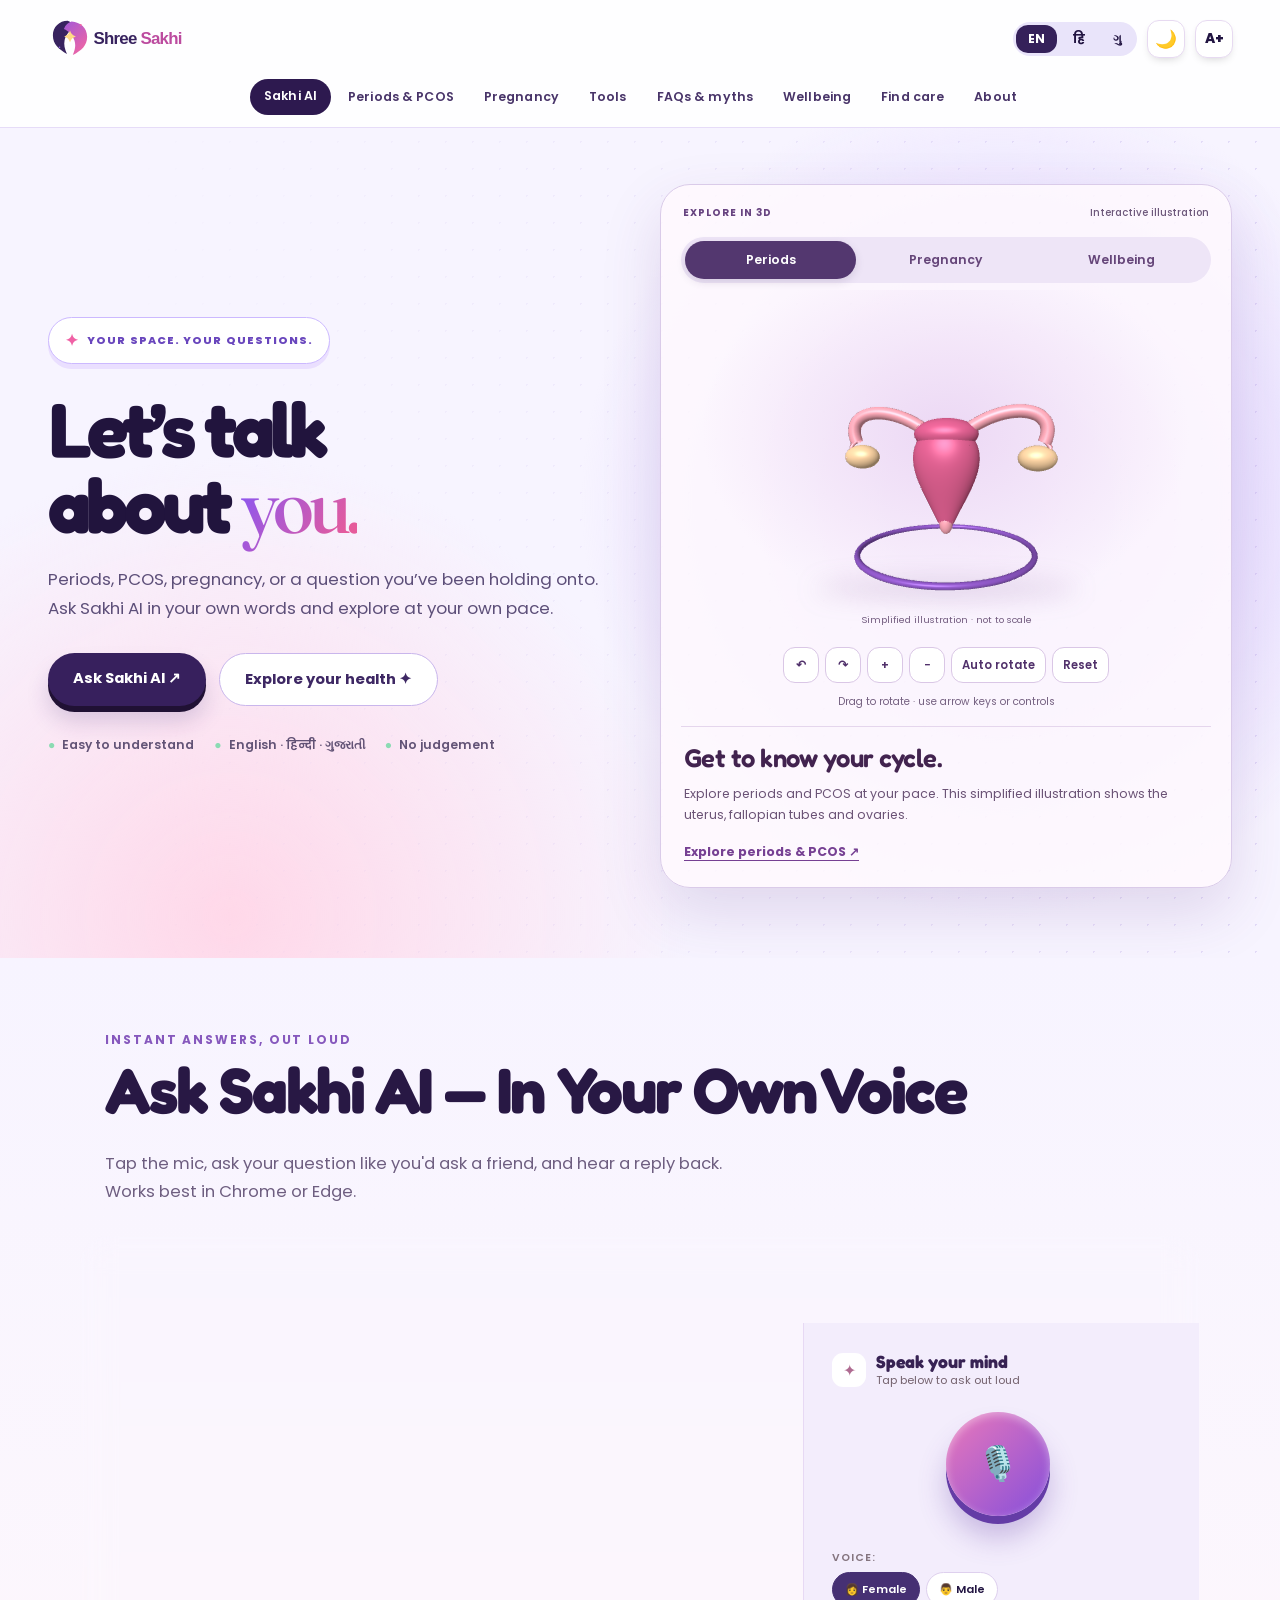
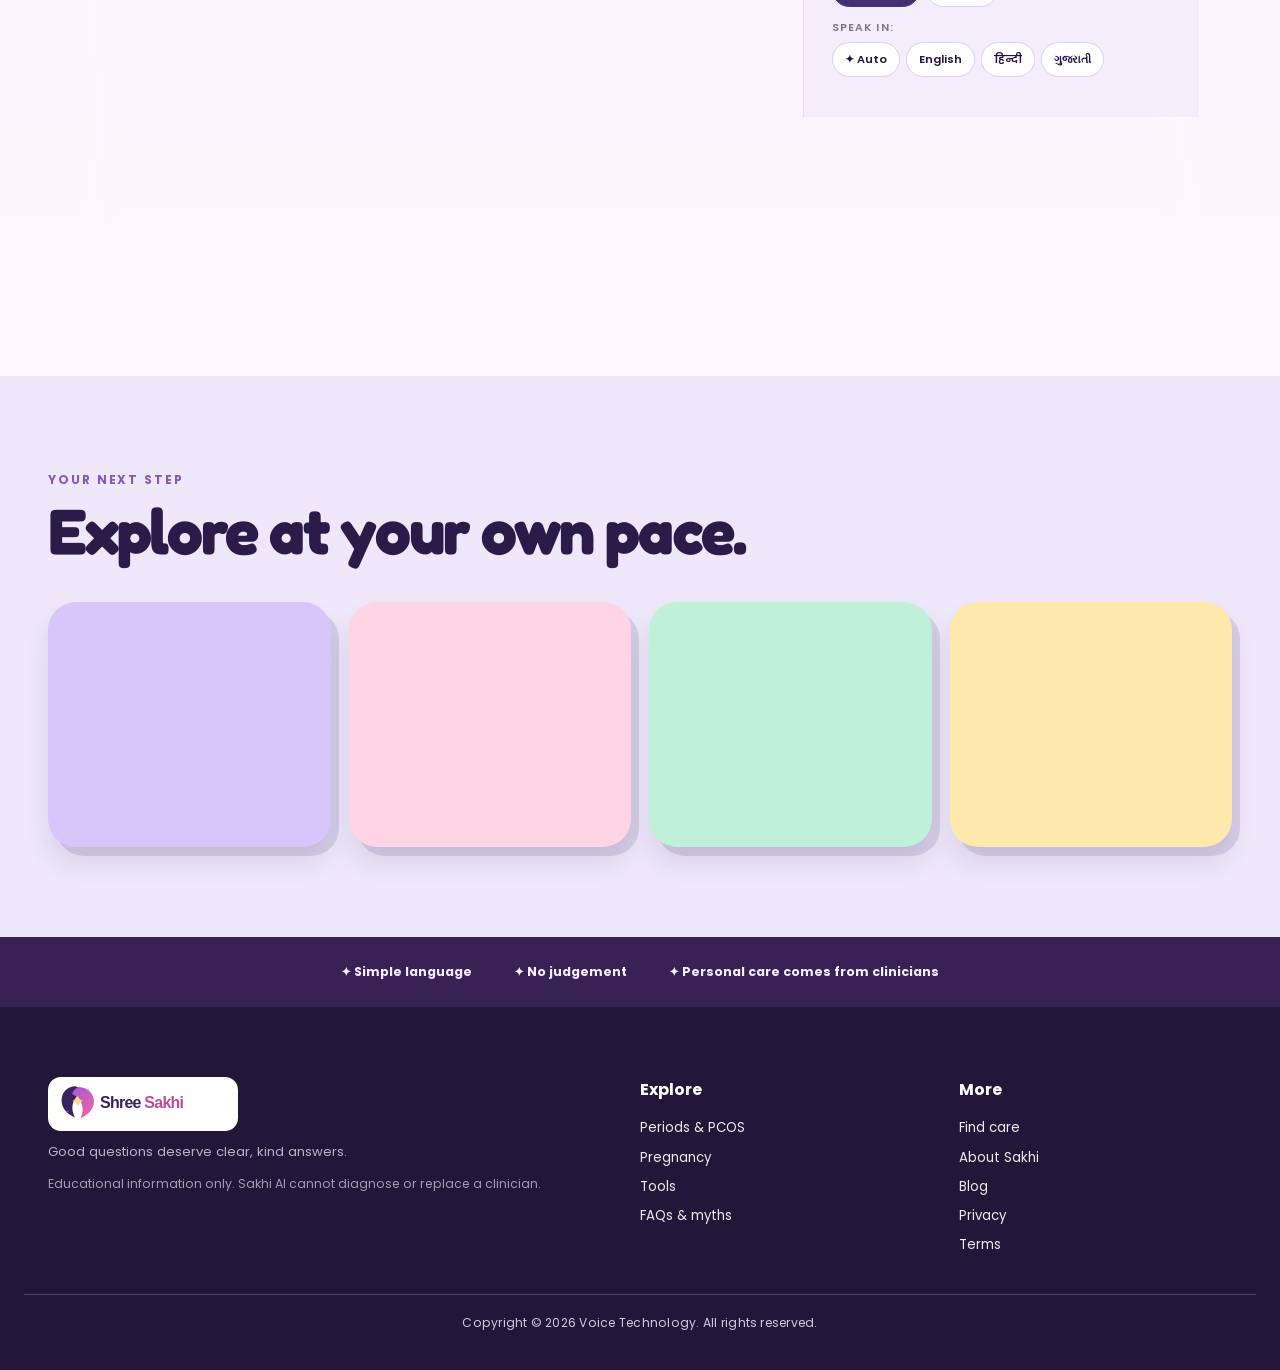
==== commit dfc521c2: "Replace product concept with interactive WebGL health illustrations" ====
--- a/index.html
+++ b/index.html
@@ -898,9 +898,9 @@
 </head>
 <body>
 <a class="skip-link" href="#main-content">Skip to content</a>
-<nav aria-label="Main navigation"><div class="navwrap"><a class="brand" href="index.html" aria-label="Shree Sakhi home"><img class="brand-logo" src="shree-sakhi-logo.svg" alt="Shree Sakhi" width="184" height="49"></a><div class="nav-controls"><div class="langswitch" id="langswitch"><button class="active" data-lang="en">EN</button><button data-lang="hi">हि</button><button data-lang="gu">ગુ</button></div><button class="theme-toggle" id="themeToggle" onclick="toggleTheme()" aria-label="Toggle dark mode">🌙</button><button class="a11y-toggle" id="textSizeToggle" onclick="toggleTextSize()" aria-label="Toggle larger text size">A+</button><button class="hamburger" id="hamburgerBtn" onclick="toggleMobileNav()" aria-label="Toggle menu" aria-controls="navlinksRow" aria-expanded="false"><span></span><span></span><span></span></button></div></div><div class="navlinks-row" id="navlinksRow"><div class="navlinks"><a aria-current="page" href="index.html">Sakhi AI</a><a href="#period-relief">Period Relief ✦</a><a href="periods.html">Periods &amp; PCOS</a><a href="pregnancy.html">Pregnancy</a><a href="tools.html">Tools</a><a href="faqs.html">FAQs &amp; myths</a><a href="wellbeing.html">Wellbeing</a><a href="care.html">Find care</a><a href="about.html">About</a></div></div></nav>
+<nav aria-label="Main navigation"><div class="navwrap"><a class="brand" href="index.html" aria-label="Shree Sakhi home"><img class="brand-logo" src="shree-sakhi-logo.svg" alt="Shree Sakhi" width="184" height="49"></a><div class="nav-controls"><div class="langswitch" id="langswitch"><button class="active" data-lang="en">EN</button><button data-lang="hi">हि</button><button data-lang="gu">ગુ</button></div><button class="theme-toggle" id="themeToggle" onclick="toggleTheme()" aria-label="Toggle dark mode">🌙</button><button class="a11y-toggle" id="textSizeToggle" onclick="toggleTextSize()" aria-label="Toggle larger text size">A+</button><button class="hamburger" id="hamburgerBtn" onclick="toggleMobileNav()" aria-label="Toggle menu" aria-controls="navlinksRow" aria-expanded="false"><span></span><span></span><span></span></button></div></div><div class="navlinks-row" id="navlinksRow"><div class="navlinks"><a aria-current="page" href="index.html">Sakhi AI</a><a href="periods.html">Periods &amp; PCOS</a><a href="pregnancy.html">Pregnancy</a><a href="tools.html">Tools</a><a href="faqs.html">FAQs &amp; myths</a><a href="wellbeing.html">Wellbeing</a><a href="care.html">Find care</a><a href="about.html">About</a></div></div></nav>
 <main id="main-content">
-<section class="home-intro"><div class="container home-intro-inner"><div class="hero-copy"><span class="intro-chip">YOUR SPACE. YOUR QUESTIONS.</span><h1>Let’s talk<br>about <em>you.</em></h1><p>Periods, PCOS, pregnancy, or a question you’ve been holding onto. Ask Sakhi AI in your own words and explore at your own pace.</p><div class="home-actions"><a href="#ai-voice" class="btn btn-primary">Ask Sakhi AI ↗</a><a href="periods.html" class="btn btn-ghost">Explore topics ✦</a></div><div class="hero-proof"><span>Easy to understand</span><span>English · हिन्दी · ગુજરાતી</span><span>No judgement</span></div></div><div class="scene" aria-hidden="true"><div class="scene-stage"><div class="scene-glow"></div><div class="scene-orbit"></div><div class="scene-orbit second"></div><div class="scene-ball"></div><div class="float-card one"><i>💬</i> Ask anything<small>Start with your question</small></div><div class="float-card two"><i>🎙️</i> Speak freely<small>Try voice chat</small></div><div class="float-card three"><i>✿</i> Find your way<small>Explore trusted guidance</small></div><span class="scene-spark a">✦</span><span class="scene-spark b">✳</span><div class="scene-shadow"></div></div></div></div></section><section id="ai-voice" class="band-cream">
+<section class="home-intro"><div class="container home-intro-inner"><div class="hero-copy"><span class="intro-chip">YOUR SPACE. YOUR QUESTIONS.</span><h1>Let’s talk<br>about <em>you.</em></h1><p>Periods, PCOS, pregnancy, or a question you’ve been holding onto. Ask Sakhi AI in your own words and explore at your own pace.</p><div class="home-actions"><a href="#ai-voice" class="btn btn-primary">Ask Sakhi AI ↗</a><a href="periods.html" class="btn btn-ghost">Explore your health ✦</a></div><div class="hero-proof"><span>Easy to understand</span><span>English · हिन्दी · ગુજરાતી</span><span>No judgement</span></div></div><div class="health-viewer" data-health-3d="cycle"><div class="health-viewer-top"><span>EXPLORE IN 3D</span><span class="health-live">Interactive illustration</span></div><div class="health-tabs" role="group" aria-label="Choose a health illustration"><button type="button" data-topic="cycle" aria-pressed="false">Periods</button><button type="button" data-topic="pregnancy" aria-pressed="false">Pregnancy</button><button type="button" data-topic="wellbeing" aria-pressed="false">Wellbeing</button></div><div class="health-stage"><canvas tabindex="0" aria-label="Interactive health illustration">Explore periods, pregnancy and wellbeing using the topic buttons and guide links.</canvas><div class="health-floor" aria-hidden="true"></div><span class="health-model-note">Simplified illustration · not to scale</span></div><div class="health-controls" role="group" aria-label="3D model controls"><button type="button" data-turn="-0.25" aria-label="Rotate left">↶</button><button type="button" data-turn="0.25" aria-label="Rotate right">↷</button><button type="button" data-zoom="-0.4" aria-label="Zoom in">+</button><button type="button" data-zoom="0.4" aria-label="Zoom out">−</button><button type="button" data-spin aria-pressed="false">Auto rotate</button><button type="button" data-reset>Reset</button></div><p class="health-status" role="status">Loading illustration…</p><div class="health-caption" aria-live="polite"><h3 class="health-title"></h3><p class="health-description"></p><a class="health-link" href="periods.html">Explore periods &amp; PCOS ↗</a></div></div></div></section><section id="ai-voice" class="band-cream">
   <div class="container">
     <div class="section-head">
       <div class="section-anim">
@@ -978,20 +978,10 @@
       <p class="mini-note" style="margin-top:16px;">Sakhi AI is not a doctor. For urgent concerns, contact a clinician or a helpline. We do not save your chat questions or voice recordings for future use. Voice input and questions are processed by an external AI service to provide a reply. Avoid sharing identifying details.</p>
     </div>
   </div>
-</section><section id="period-relief" class="relief-section" aria-labelledby="relief-title">
-<div class="container">
-<div class="relief-spotlight">
-<div class="relief-copy"><span class="relief-badge">✦ PERIOD RELIEF · CONCEPT IN DEVELOPMENT</span><h2 id="relief-title">More comfort.<br>More room for you.</h2><p class="relief-lead">Meet <strong>Sakhi Comfort</strong> — our idea for a slim, reusable warming wrap for period days, designed for the lower abdomen or back.</p><p>Our goal is meaningful pain relief and easier daily life. The concept has not been clinically tested, and we cannot promise zero pain. It is not available to buy yet.</p><div class="relief-actions"><a href="#relief-features" class="btn btn-primary">Explore the concept ↓</a><a href="periods.html" class="btn btn-ghost">Learn about period pain ↗</a></div></div>
-<div class="relief-art" aria-hidden="true"><div class="relief-wrap"><span class="relief-warmth">≋</span><strong>Sakhi<br>Comfort</strong><span class="relief-control">● &nbsp; − &nbsp; +</span></div><span class="relief-art-label">Design illustration · not a finished product</span></div>
-</div>
-<div id="relief-features" class="relief-features"><article><span>01</span><h3>Warmth you control</h3><p>Planned adjustable warmth, temperature monitoring, independent overheating protection, and automatic shutoff.</p></article><article><span>02</span><h3>Made for everyday life</h3><p>A soft, washable cover, adjustable fit, and physical buttons that work without a phone or account.</p></article><article><span>03</span><h3>Support in your language</h3><p>Planned English, Hindi, and Gujarati instructions, plus an optional symptom diary to help prepare for a clinical visit.</p></article></div>
-<div class="relief-details"><article><h3>What can help today?</h3><p>A warm bath, gentle movement, or a heat pad or wrapped hot-water bottle on the abdomen may help ease period pain. Follow product instructions and avoid excessive heat.</p><p><a href="https://www.nhs.uk/symptoms/period-pain/" target="_blank" rel="noopener noreferrer">Read NHS guidance ↗</a></p><a href="care.html" class="relief-care">Severe or worsening pain? Find care ↗</a><p class="relief-small">Seek urgent medical advice if pain is severe or worse than usual and painkillers have not helped. Relief tools do not replace assessment of persistent or unusual pain.</p></article><article><h3>Could TENS come next?</h3><p>TENS uses mild electrical stimulation through skin electrodes. Research suggests it may help period pain, but evidence is limited and it does not work for everyone.</p><p>A future TENS version would need specialist medical-device development, safety evaluation, and appropriate clinical evidence. It is not part of an available Sakhi product.</p><a href="https://www.cochrane.org/evidence/CD013331_tens-electrical-nerve-stimulation-through-skin-effective-treatment-period-pain-and-does-it-cause" target="_blank" rel="noopener noreferrer">Explore the evidence ↗</a></article></div>
-<details class="relief-roadmap"><summary>How we plan to develop Sakhi Comfort</summary><ol><li><strong>Listen first:</strong> interview 15–20 adult users about pain, fit, existing products, and affordability.</li><li><strong>Work with clinicians:</strong> define intended users and when medical care is needed.</li><li><strong>Build a heat-only prototype:</strong> focus on comfort, temperature controls, and fault protection.</li><li><strong>Evaluate safely:</strong> complete safety evaluation before body testing, then arrange appropriately supervised research.</li><li><strong>Let evidence guide launch:</strong> assess relief, comfort, and adverse effects; confirm applicable requirements before making claims or selling.</li></ol></details>
-</div></section>
-<section class="portal-paths"><div class="container"><span class="eyebrow">YOUR NEXT STEP</span><h2>Explore at your own pace.</h2><div class="path-grid"><a href="periods.html" class="path-card lilac"><span>01 · LEARN</span><strong>Periods &amp; PCOS</strong><small>Get to know your cycle and common concerns.</small><b>↗</b></a><a href="pregnancy.html" class="path-card pink"><span>02 · EXPLORE</span><strong>Pregnancy</strong><small>Start with questions and learn step by step.</small><b>↗</b></a><a href="tools.html" class="path-card mint"><span>03 · USE</span><strong>Helpful tools</strong><small>Cycle and due date estimators, and more.</small><b>↗</b></a><a href="care.html" class="path-card yellow"><span>04 · CONNECT</span><strong>Find care</strong><small>Know where to turn for personal support.</small><b>↗</b></a></div></div></section><section class="home-assurance"><div class="container"><span>✦ Simple language</span><span>✦ No judgement</span><span>✦ Personal care comes from clinicians</span></div></section>
+</section><section class="portal-paths"><div class="container"><span class="eyebrow">YOUR NEXT STEP</span><h2>Explore at your own pace.</h2><div class="path-grid"><a href="periods.html" class="path-card lilac"><span>01 · LEARN</span><strong>Periods &amp; PCOS</strong><small>Get to know your cycle and common concerns.</small><b>↗</b></a><a href="pregnancy.html" class="path-card pink"><span>02 · EXPLORE</span><strong>Pregnancy</strong><small>Start with questions and learn step by step.</small><b>↗</b></a><a href="tools.html" class="path-card mint"><span>03 · USE</span><strong>Helpful tools</strong><small>Cycle and due date estimators, and more.</small><b>↗</b></a><a href="care.html" class="path-card yellow"><span>04 · CONNECT</span><strong>Find care</strong><small>Know where to turn for personal support.</small><b>↗</b></a></div></div></section><section class="home-assurance"><div class="container"><span>✦ Simple language</span><span>✦ No judgement</span><span>✦ Personal care comes from clinicians</span></div></section>
 </main>
 <footer class="portal-footer"><div class="container footer-grid"><div><a href="index.html" class="footer-brand"><img class="footer-logo" src="shree-sakhi-logo.svg" alt="Shree Sakhi" width="190" height="50"></a><p>Good questions deserve clear, kind answers.</p><p class="footer-note">Educational information only. Sakhi AI cannot diagnose or replace a clinician.</p></div><div><strong>Explore</strong><a href="periods.html">Periods &amp; PCOS</a><a href="pregnancy.html">Pregnancy</a><a href="tools.html">Tools</a><a href="faqs.html">FAQs &amp; myths</a></div><div><strong>More</strong><a href="care.html">Find care</a><a href="about.html">About Sakhi</a><a href="blog.html">Blog</a><a href="privacy.html">Privacy</a><a href="terms.html">Terms</a></div></div><div class="container copyright-line">Copyright © 2026 Voice Technology. All rights reserved.</div></footer>
 <script src="site.js" defer></script>
-<script src="genz-3d.js" defer></script>
+<script src="health-3d.js" defer></script>
 </body>
 </html>
--- a/genz-3d.css
+++ b/genz-3d.css
@@ -47,8 +47,9 @@
 [data-theme=dark] .vw-thread p,[data-theme=dark] .vw-controls small{color:#e5d8ec!important}
 [data-theme=dark] .page-banner .eyebrow,[data-theme=dark] .portal-paths .eyebrow{color:#e0b8ff!important}
 
-/* Period relief concept spotlight */
-.relief-section{background:#f9eef5;padding:80px 24px!important;scroll-margin-top:130px}.relief-spotlight{display:grid;grid-template-columns:1.25fr .75fr;gap:45px;align-items:center}.relief-badge{display:inline-block;border:1px solid #b36586;background:#fff8fc;color:#72344f;border-radius:100px;padding:9px 14px;font-size:.66rem;font-weight:700;letter-spacing:.07em}.relief-copy h2{font:600 clamp(2.7rem,5vw,4.7rem)/1.06 'Fredoka',sans-serif;margin:22px 0;color:#372042}.relief-copy p{color:#594561;line-height:1.8;max-width:640px}.relief-copy .relief-lead{font-size:1.08rem}.relief-actions{display:flex;flex-wrap:wrap;gap:14px;margin-top:25px}.relief-art{min-height:310px;display:flex;flex-direction:column;justify-content:center;align-items:center;perspective:900px}.relief-wrap{width:90%;max-width:330px;min-height:190px;border-radius:65px;background:linear-gradient(135deg,#e4b1dd,#bd92d0);border:3px solid #f9dff4;box-shadow:inset 0 -14px 20px #79498035,12px 22px 0 #d5acd0,18px 36px 40px #72456b3b;transform:rotateY(-15deg) rotateZ(-7deg);display:grid;grid-template-columns:1fr 1fr;align-items:center;padding:27px;color:#392345}.relief-wrap strong{font:600 1.75rem/1.1 'Fredoka',sans-serif}.relief-warmth{font-size:5rem;line-height:1;color:#fff6fd}.relief-control{grid-column:1/-1;text-align:center;margin-top:14px;background:#fff3fa;border-radius:25px;padding:7px;font-size:.75rem;color:#613b71}.relief-art-label{margin-top:43px;font-size:.65rem;color:#6d526f;text-align:center}.relief-features{display:grid;grid-template-columns:repeat(3,minmax(0,1fr));gap:17px;margin-top:45px;scroll-margin-top:150px}.relief-features article{background:#fff9fd;border:1px solid #e6cddf;border-radius:23px;padding:26px}.relief-features article>span{font-size:.74rem;color:#885277;font-weight:700}.relief-section h3{font:600 1.45rem/1.2 'Fredoka',sans-serif;color:#422448;margin:14px 0}.relief-features p,.relief-details p{font-size:.88rem;line-height:1.8;color:#604b67}.relief-details{display:grid;grid-template-columns:1fr 1fr;gap:32px;margin-top:32px}.relief-details article{padding:23px 0}.relief-section a:not(.btn){color:#71367e;text-underline-offset:4px;font-weight:600}.relief-care{display:inline-block;margin:8px 0}.relief-details .relief-small{font-size:.77rem}.relief-roadmap{border:1px solid #d5aec9;border-radius:18px;background:#fff7fc;padding:19px 24px;margin-top:15px;color:#4b2b53}.relief-roadmap summary{font-weight:700;cursor:pointer}.relief-roadmap li{padding:8px 0;line-height:1.7;font-size:.87rem}
-[data-theme=dark] .relief-section{background:#302039}[data-theme=dark] .relief-features article,[data-theme=dark] .relief-roadmap{background:#3e2a49;border-color:#705478}[data-theme=dark] .relief-section h2,[data-theme=dark] .relief-section h3,[data-theme=dark] .relief-roadmap{color:#fff1fa}[data-theme=dark] .relief-section p{color:#f0dfed}[data-theme=dark] .relief-features article>span,[data-theme=dark] .relief-art-label{color:#e2badb}[data-theme=dark] .relief-section a:not(.btn){color:#f3c3ff}[data-theme=dark] .relief-wrap strong{color:#392345}
-@media(max-width:820px){.relief-spotlight{grid-template-columns:1fr}.relief-art{min-height:260px}.relief-features{grid-template-columns:1fr}.relief-details{grid-template-columns:1fr;gap:0}.relief-section{padding:60px 18px!important}.relief-actions .btn{text-align:center}.relief-features article{padding:22px}}
-@media(prefers-reduced-motion:reduce){.relief-wrap{transform:none}}
+/* Real interactive 3D health scenes */
+.home-intro{padding:56px 24px 70px}.home-intro-inner{grid-template-columns:minmax(0,1fr) minmax(0,1fr);gap:40px;align-items:center}.hero-copy{min-width:0}.home-intro h1{font-size:clamp(3.5rem,6vw,6rem)}
+.health-viewer{position:relative;isolation:isolate;min-width:0;border:1px solid #dacbe9;background:#fffafedb;border-radius:30px;padding:20px;box-shadow:0 25px 60px #5f328827;font-family:'Poppins',sans-serif;color:#392348}.health-viewer-top{display:flex;justify-content:space-between;align-items:center;gap:12px;font-size:.62rem;letter-spacing:.1em;font-weight:700;padding:0 2px 17px;color:#674380}.health-live{letter-spacing:0;color:#6d587b;font-weight:500}.health-tabs{display:flex;background:#eee5f7;border-radius:100px;padding:4px;gap:4px}.health-tabs button{flex:1;background:none;border:0;padding:10px 7px;border-radius:100px;font:600 .77rem 'Poppins',sans-serif;color:#654579;cursor:pointer}.health-tabs button[aria-pressed=true]{background:#53376f;color:#fff;box-shadow:0 3px 8px #40265725}.health-stage{position:relative;height:340px;background:radial-gradient(ellipse at 50% 42%,#ecd8f4,transparent 65%);border-radius:20px;margin:7px 0;overflow:hidden}.health-stage canvas{position:relative;z-index:1;width:100%;height:100%;display:block;cursor:grab;touch-action:pan-y;outline-offset:-4px!important}.health-stage canvas:active{cursor:grabbing}.health-floor{position:absolute;bottom:32px;left:25%;right:25%;height:18px;filter:blur(12px);border-radius:50%;background:#80589635}.health-model-note{position:absolute;bottom:3px;left:0;right:0;text-align:center;font-size:.60rem;color:#745d80;pointer-events:none}.health-controls{display:flex;justify-content:center;gap:6px;flex-wrap:wrap;padding-top:10px}.health-controls button{min-width:36px;min-height:36px;border:1px solid #dac7e6;border-radius:12px;background:#fff;color:#51316b;font:600 .72rem 'Poppins',sans-serif;padding:7px 10px;cursor:pointer}.health-controls button:hover{background:#f0e4fa}.health-controls button[aria-pressed=true]{background:#53376f;color:#fff}.health-viewer .health-status{font-size:.65rem;text-align:center;color:#766282!important;margin:11px 0 16px;line-height:1.5}.health-caption{border-top:1px solid #e5d6ed;padding:17px 3px 3px}.health-viewer .health-title{font:600 1.6rem/1.12 'Fredoka',sans-serif;color:#42234f;margin:0 0 10px;letter-spacing:-.02em}.health-viewer .health-description{font-size:.78rem;line-height:1.7;color:#6b5376;margin:0 0 13px;max-width:none}.health-link{display:inline-block;font-size:.78rem;font-weight:700;text-underline-offset:4px;color:#764093}.health-topic-scene{background:#f7f1fb;padding:40px 24px!important}.health-topic-scene .health-viewer{max-width:760px;margin:auto}.health-topic-scene .health-stage{height:400px}.health-fallback .health-stage{display:none}.health-fallback .health-controls{display:none}.health-fallback .health-status{padding:28px 16px;background:#eee5f7;border-radius:12px}
+[data-theme=dark] .health-viewer{background:#302039;border-color:#72517b;box-shadow:0 20px 45px #10051d48}[data-theme=dark] .health-viewer-top{color:#edcaf9}[data-theme=dark] .health-live{color:#d8bbdf}[data-theme=dark] .health-tabs{background:#432e50}[data-theme=dark] .health-tabs button{color:#f2e2f5}[data-theme=dark] .health-tabs button[aria-pressed=true]{background:#c19ae1;color:#241231}[data-theme=dark] .health-stage{background:radial-gradient(ellipse at 50% 42%,#583560,transparent 68%)}[data-theme=dark] .health-model-note,[data-theme=dark] .health-viewer .health-status{color:#ddc7e4!important}[data-theme=dark] .health-controls button{background:#4b3357;color:#fff0fa;border-color:#8d6b9d}[data-theme=dark] .health-controls button:hover{background:#624371}[data-theme=dark] .health-caption{border-color:#674773}[data-theme=dark] .health-viewer .health-title{color:#fff0fa}[data-theme=dark] .health-viewer .health-description{color:#ecd9f0}[data-theme=dark] .health-link{color:#efbfff}[data-theme=dark] .health-topic-scene{background:#24192f}
+@media(max-width:900px){.home-intro-inner{grid-template-columns:1fr;gap:35px}.home-intro .health-viewer{width:100%;max-width:650px;margin:auto}.home-intro h1{font-size:clamp(3.6rem,9vw,6rem)}}
+@media(max-width:520px){.home-intro{padding:36px 15px 45px}.home-intro .container{padding:0}.home-intro h1{font-size:clamp(3.15rem,12vw,4.3rem)}.health-viewer{padding:14px;border-radius:23px}.health-stage,.health-topic-scene .health-stage{height:290px}.health-viewer-top{font-size:.57rem;gap:5px}.health-tabs button{font-size:.7rem}.health-viewer .health-title{font-size:1.45rem}.health-topic-scene{padding:25px 15px!important}.health-topic-scene .container{padding:0}.health-controls button{min-height:40px}.health-live{max-width:100px;text-align:right}}
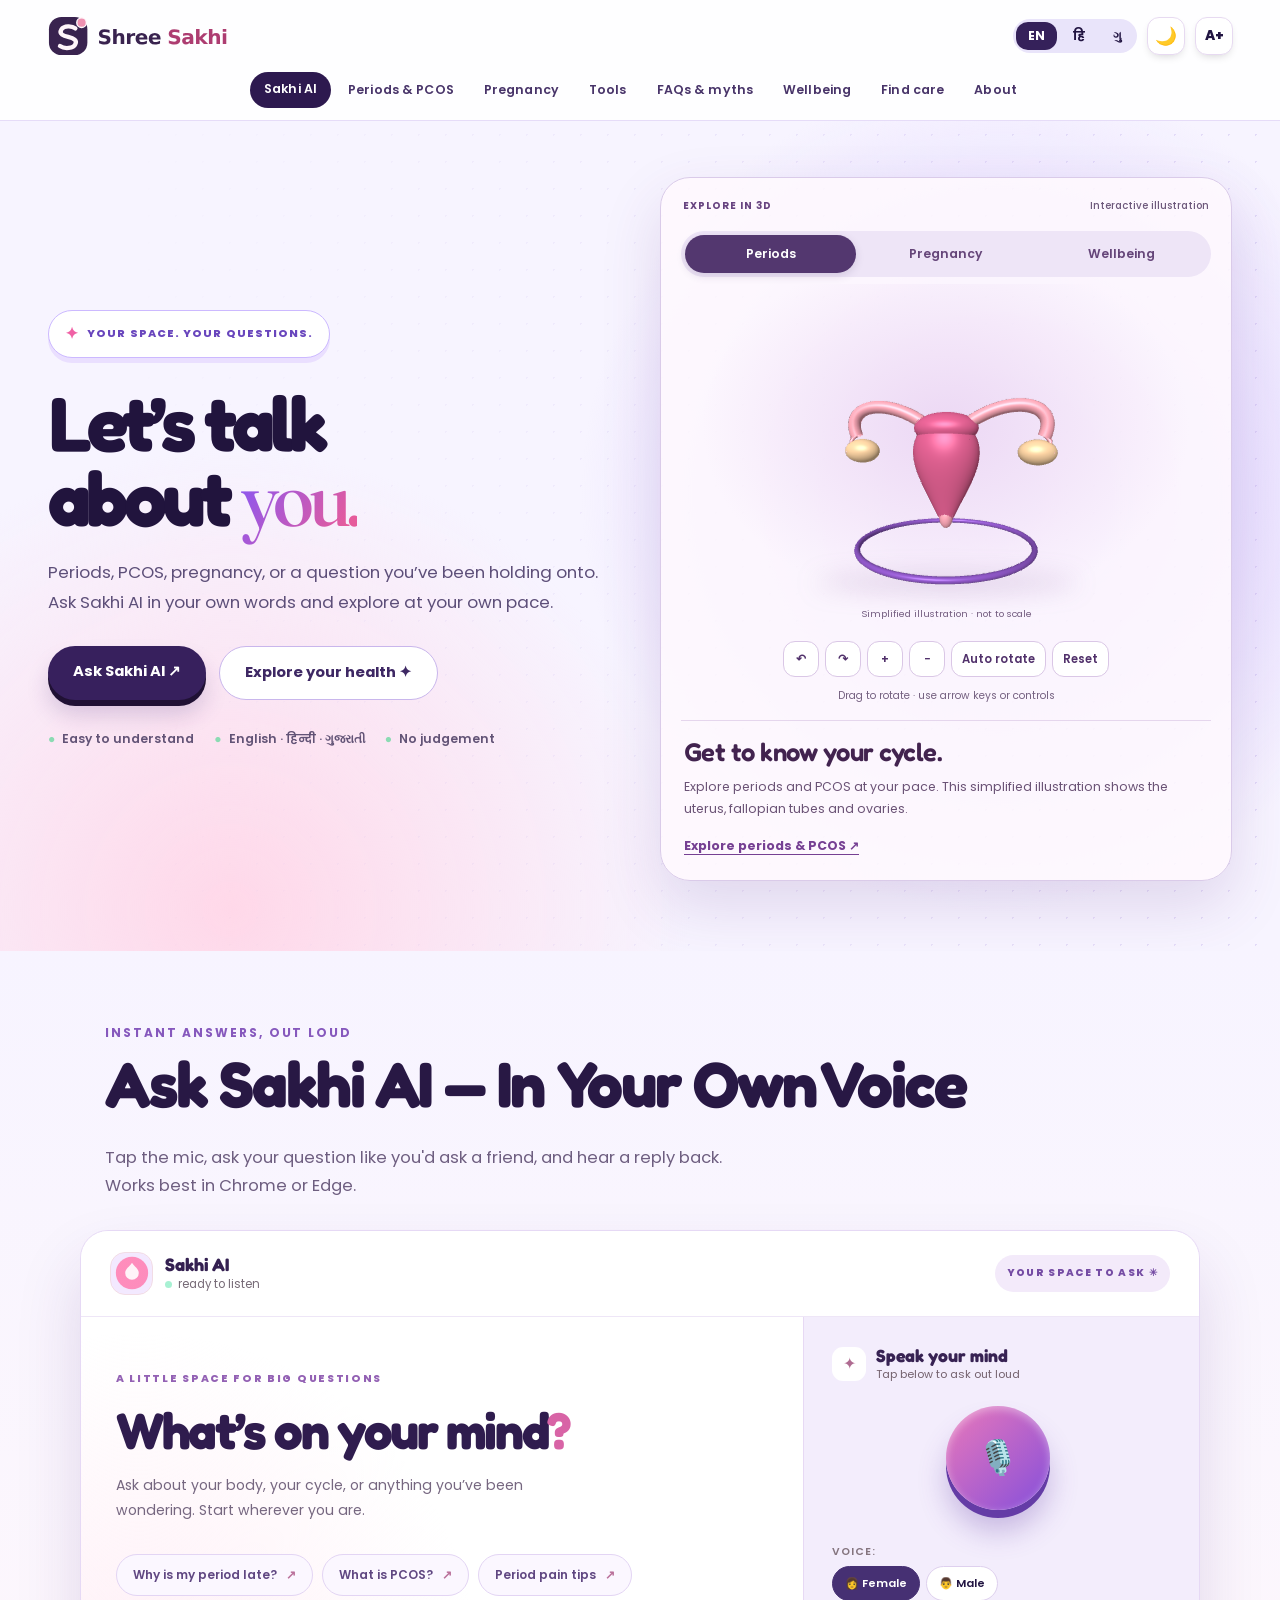
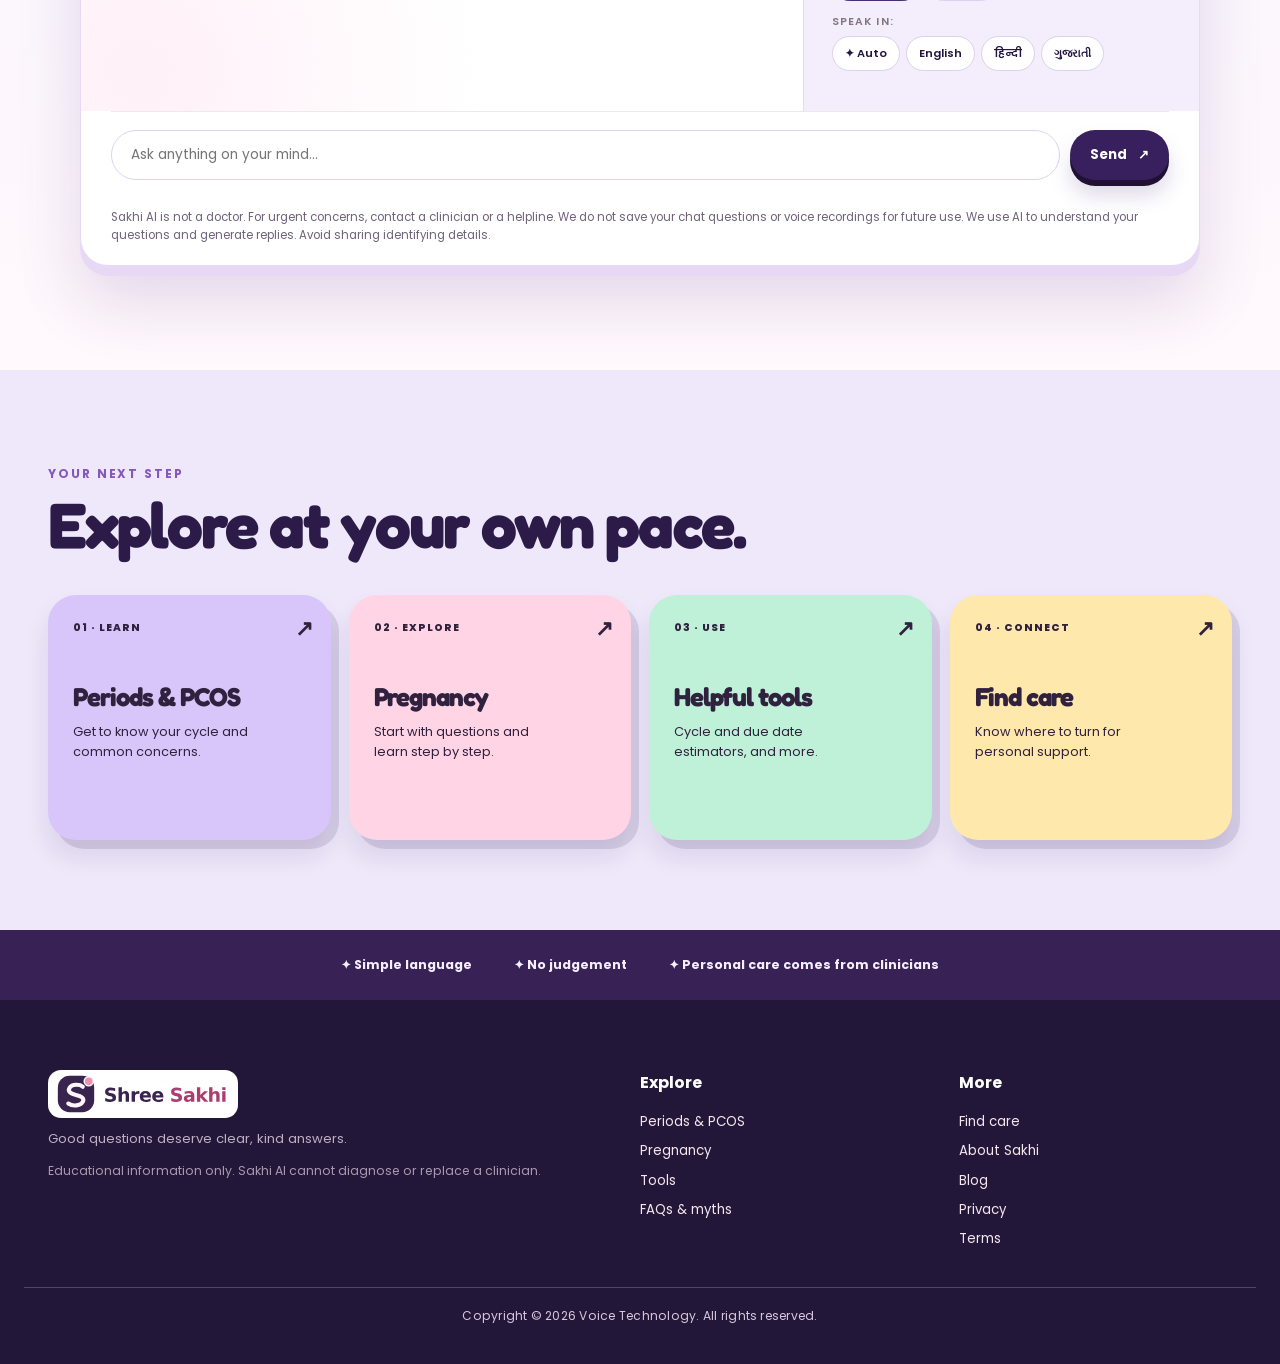
==== commit b62b2274: "Simplify AI wording in chat and about page notices" ====
--- a/index.html
+++ b/index.html
@@ -975,7 +975,7 @@
         <input type="text" id="typedQuestion" placeholder="Ask anything on your mind..." onkeydown="if(event.key==='Enter')askTyped()">
         <button class="btn btn-primary" onclick="askTyped()">Send <span aria-hidden="true">↗</span></button>
       </div>
-      <p class="mini-note" style="margin-top:16px;">Sakhi AI is not a doctor. For urgent concerns, contact a clinician or a helpline. We do not save your chat questions or voice recordings for future use. Voice input and questions are processed by an external AI service to provide a reply. Avoid sharing identifying details.</p>
+      <p class="mini-note" style="margin-top:16px;">Sakhi AI is not a doctor. For urgent concerns, contact a clinician or a helpline. We do not save your chat questions or voice recordings for future use. We use AI to understand your questions and generate replies. Avoid sharing identifying details.</p>
     </div>
   </div>
 </section><section class="portal-paths"><div class="container"><span class="eyebrow">YOUR NEXT STEP</span><h2>Explore at your own pace.</h2><div class="path-grid"><a href="periods.html" class="path-card lilac"><span>01 · LEARN</span><strong>Periods &amp; PCOS</strong><small>Get to know your cycle and common concerns.</small><b>↗</b></a><a href="pregnancy.html" class="path-card pink"><span>02 · EXPLORE</span><strong>Pregnancy</strong><small>Start with questions and learn step by step.</small><b>↗</b></a><a href="tools.html" class="path-card mint"><span>03 · USE</span><strong>Helpful tools</strong><small>Cycle and due date estimators, and more.</small><b>↗</b></a><a href="care.html" class="path-card yellow"><span>04 · CONNECT</span><strong>Find care</strong><small>Know where to turn for personal support.</small><b>↗</b></a></div></div></section><section class="home-assurance"><div class="container"><span>✦ Simple language</span><span>✦ No judgement</span><span>✦ Personal care comes from clinicians</span></div></section>
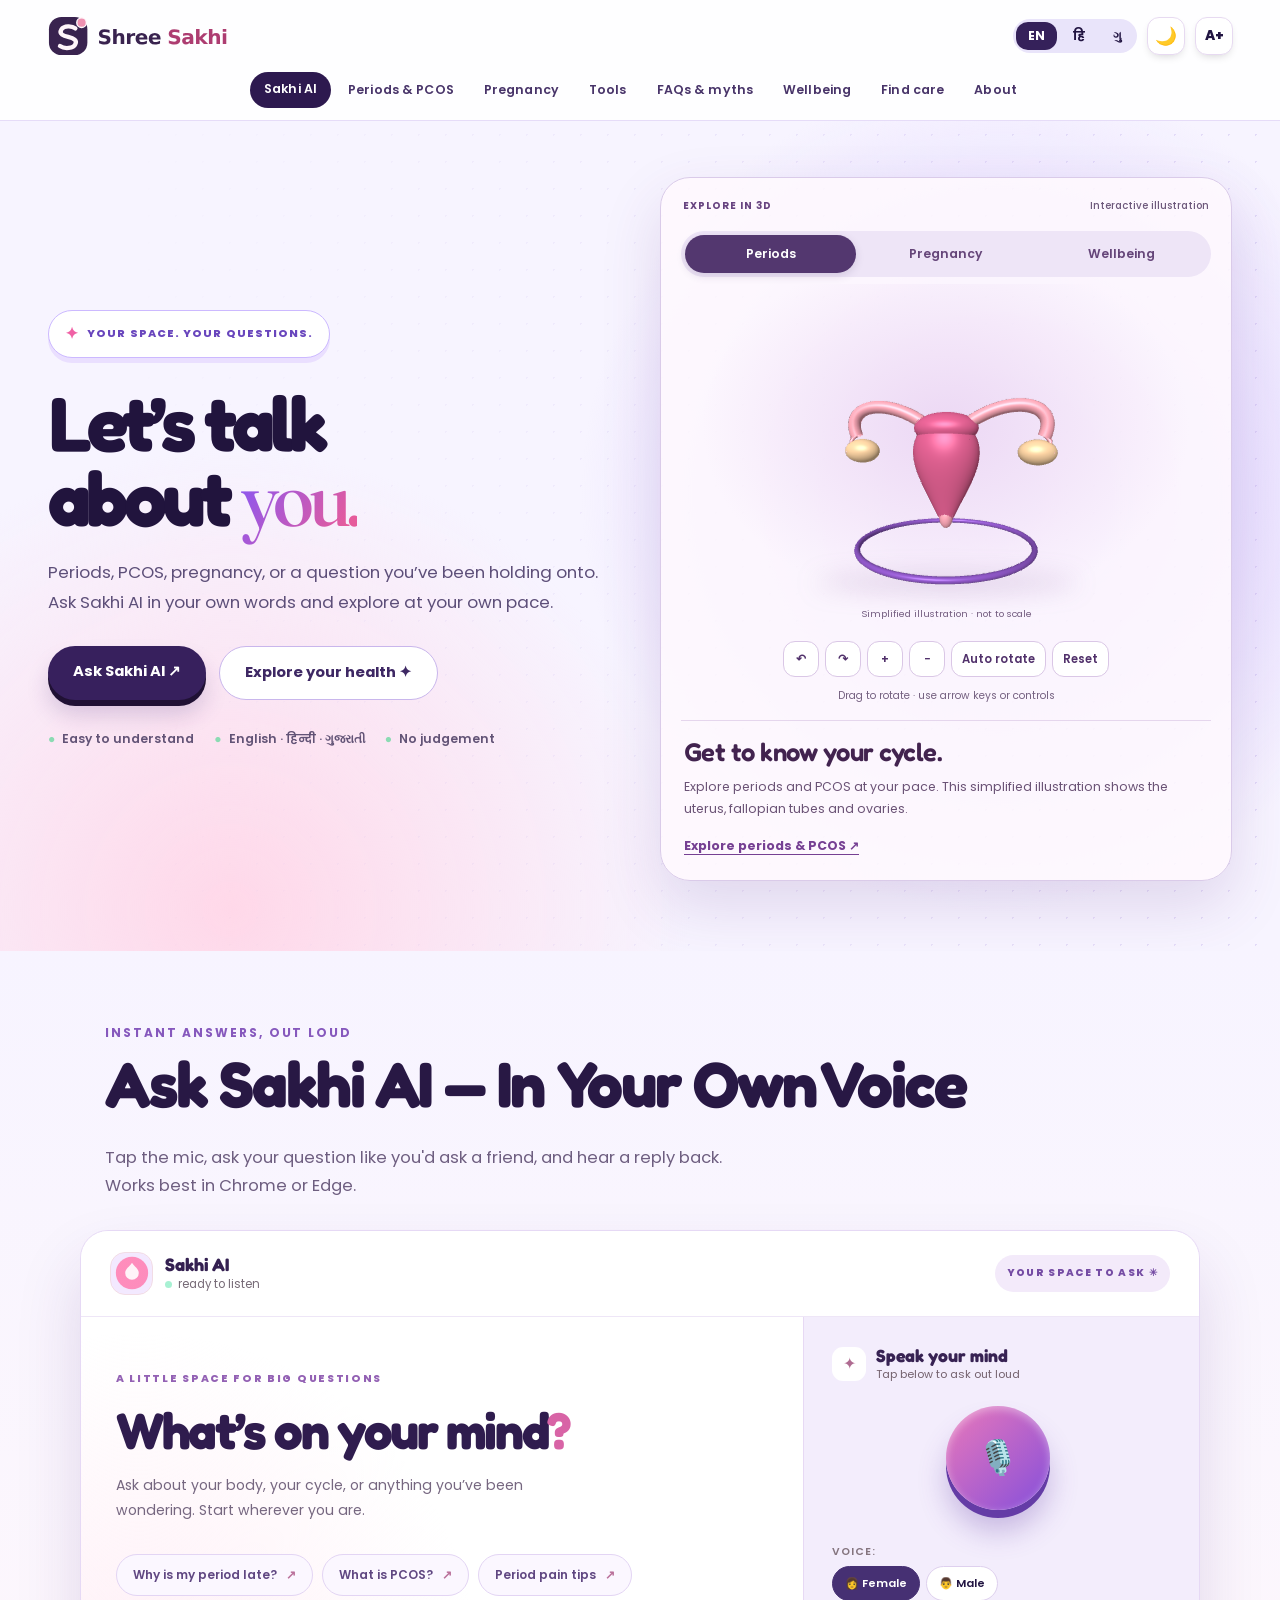
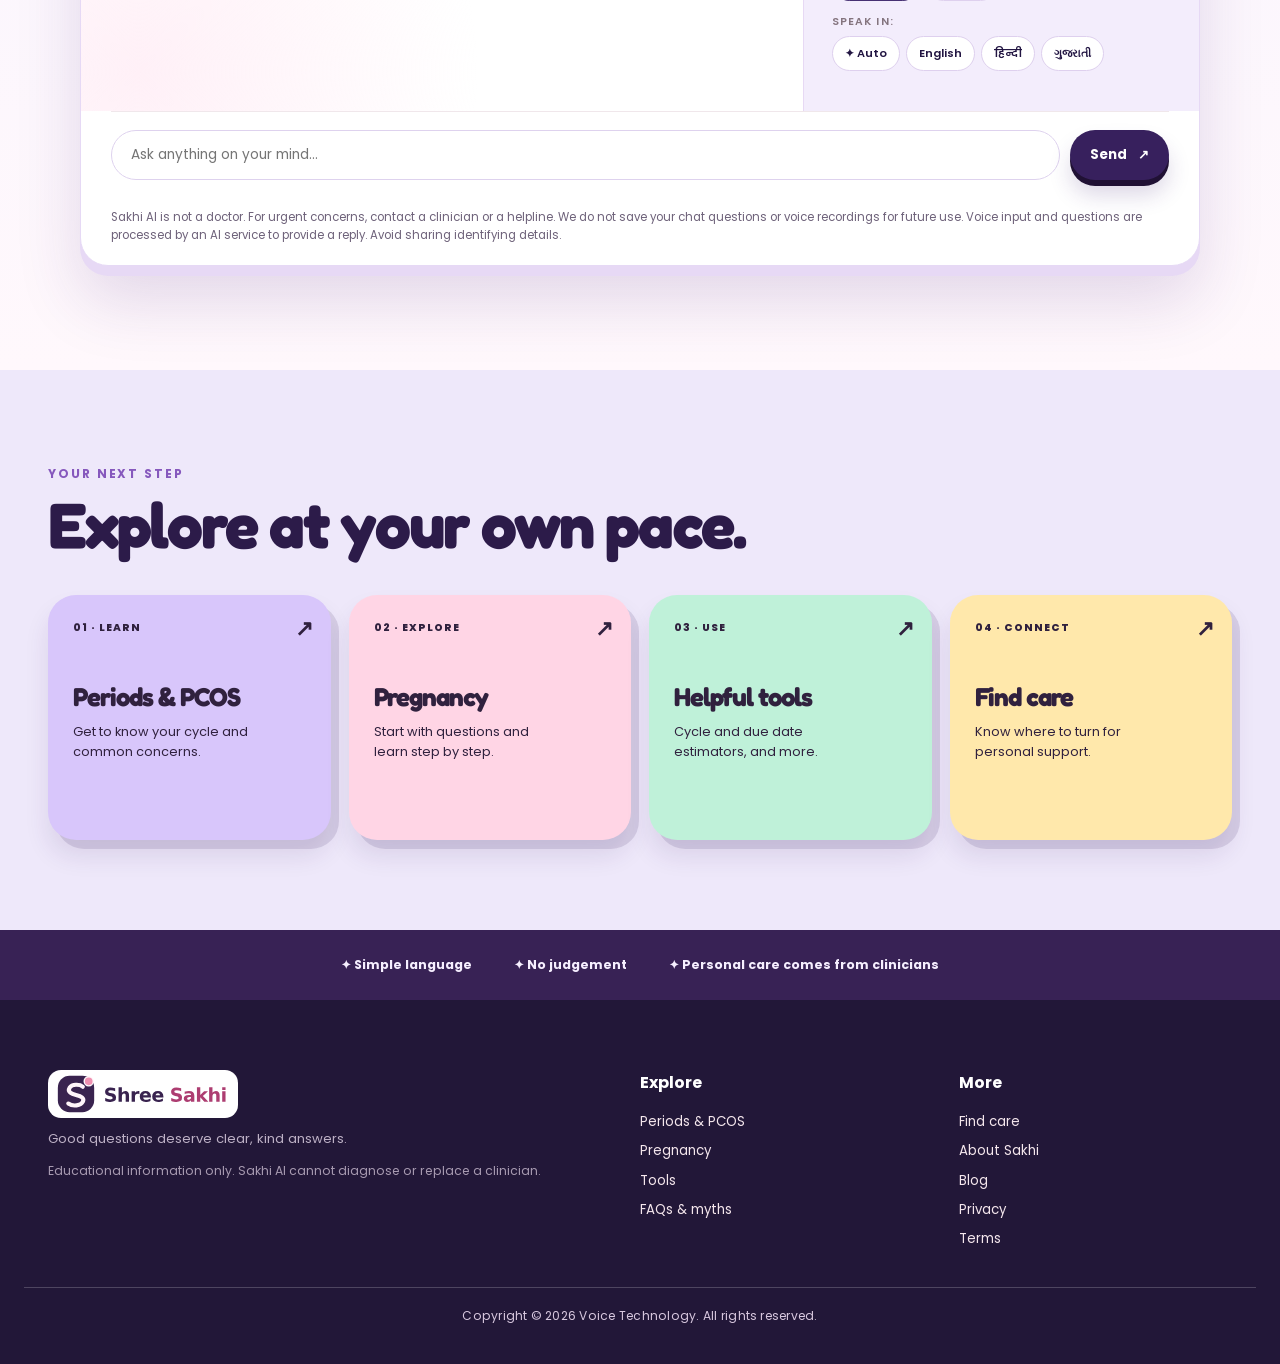
==== commit e84a7e8b: "Use requested AI service wording in homepage notice" ====
--- a/index.html
+++ b/index.html
@@ -975,7 +975,7 @@
         <input type="text" id="typedQuestion" placeholder="Ask anything on your mind..." onkeydown="if(event.key==='Enter')askTyped()">
         <button class="btn btn-primary" onclick="askTyped()">Send <span aria-hidden="true">↗</span></button>
       </div>
-      <p class="mini-note" style="margin-top:16px;">Sakhi AI is not a doctor. For urgent concerns, contact a clinician or a helpline. We do not save your chat questions or voice recordings for future use. We use AI to understand your questions and generate replies. Avoid sharing identifying details.</p>
+      <p class="mini-note" style="margin-top:16px;">Sakhi AI is not a doctor. For urgent concerns, contact a clinician or a helpline. We do not save your chat questions or voice recordings for future use. Voice input and questions are processed by an AI service to provide a reply. Avoid sharing identifying details.</p>
     </div>
   </div>
 </section><section class="portal-paths"><div class="container"><span class="eyebrow">YOUR NEXT STEP</span><h2>Explore at your own pace.</h2><div class="path-grid"><a href="periods.html" class="path-card lilac"><span>01 · LEARN</span><strong>Periods &amp; PCOS</strong><small>Get to know your cycle and common concerns.</small><b>↗</b></a><a href="pregnancy.html" class="path-card pink"><span>02 · EXPLORE</span><strong>Pregnancy</strong><small>Start with questions and learn step by step.</small><b>↗</b></a><a href="tools.html" class="path-card mint"><span>03 · USE</span><strong>Helpful tools</strong><small>Cycle and due date estimators, and more.</small><b>↗</b></a><a href="care.html" class="path-card yellow"><span>04 · CONNECT</span><strong>Find care</strong><small>Know where to turn for personal support.</small><b>↗</b></a></div></div></section><section class="home-assurance"><div class="container"><span>✦ Simple language</span><span>✦ No judgement</span><span>✦ Personal care comes from clinicians</span></div></section>
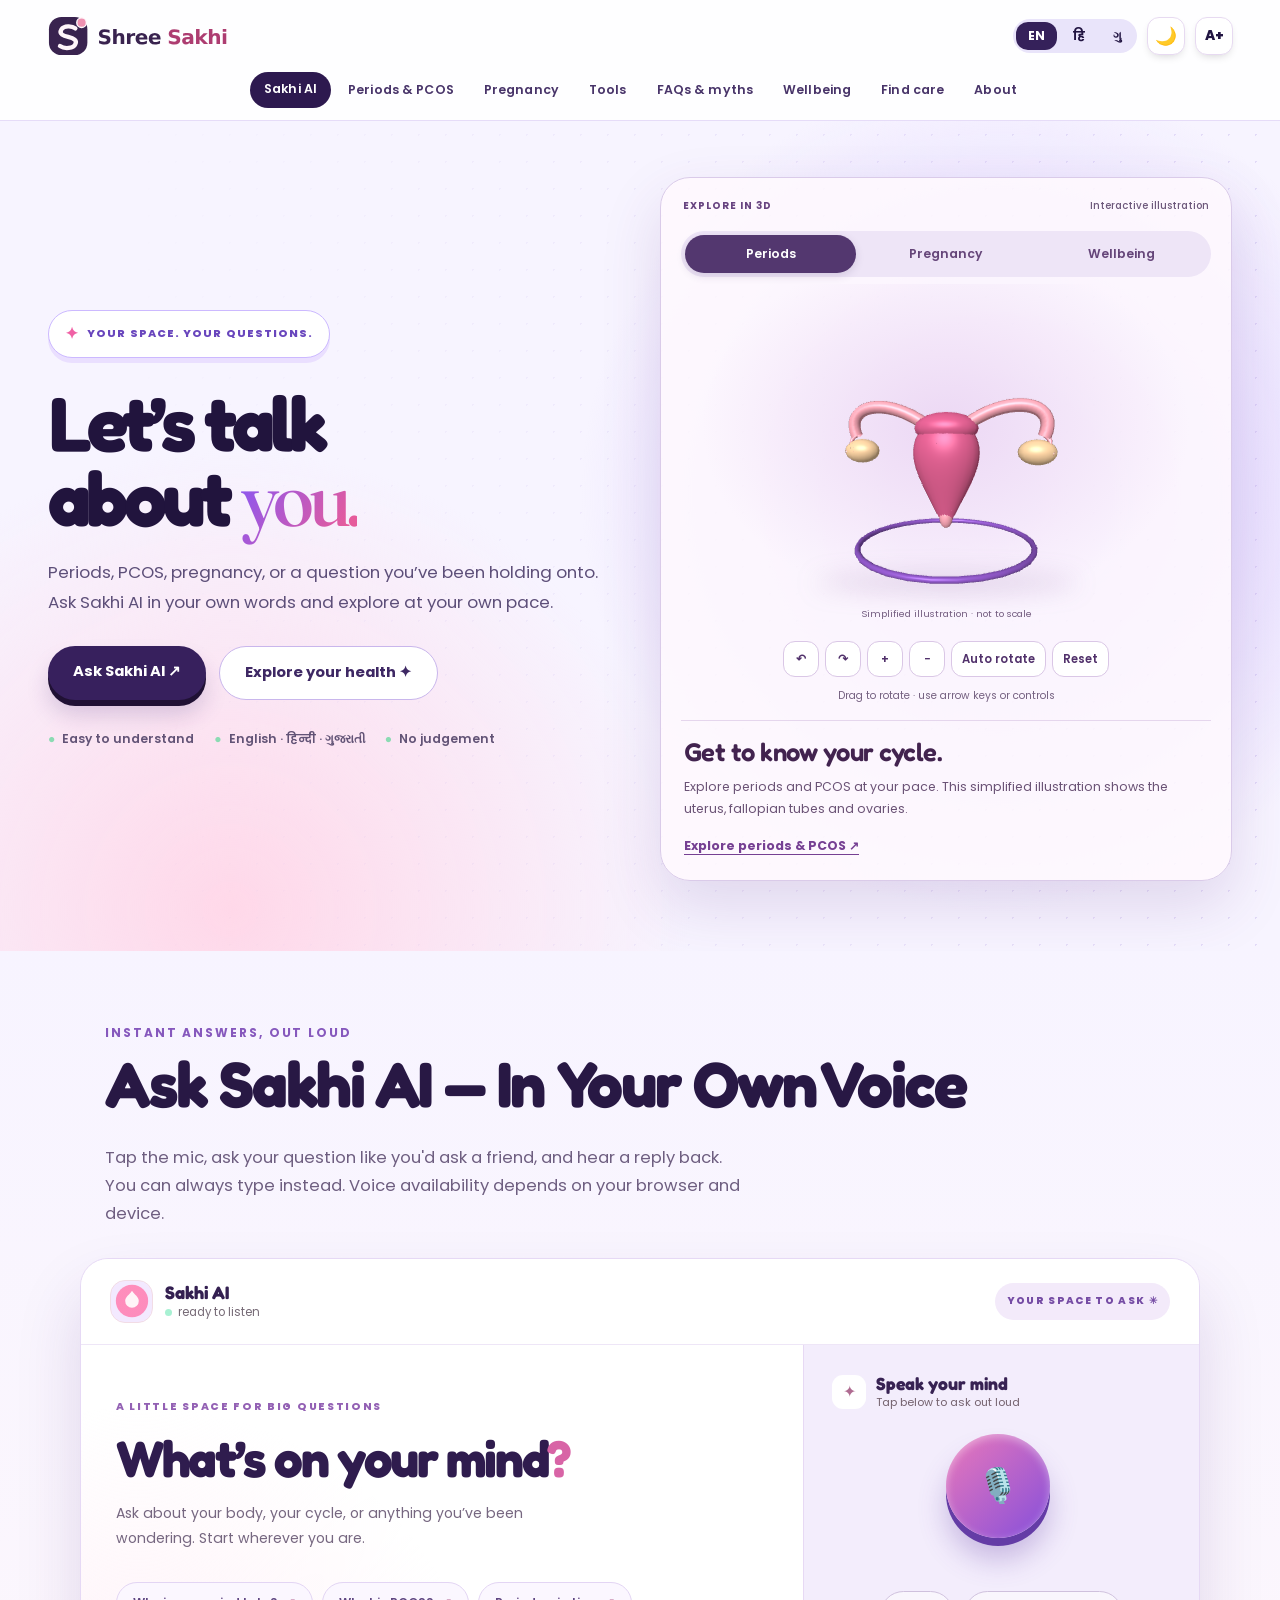
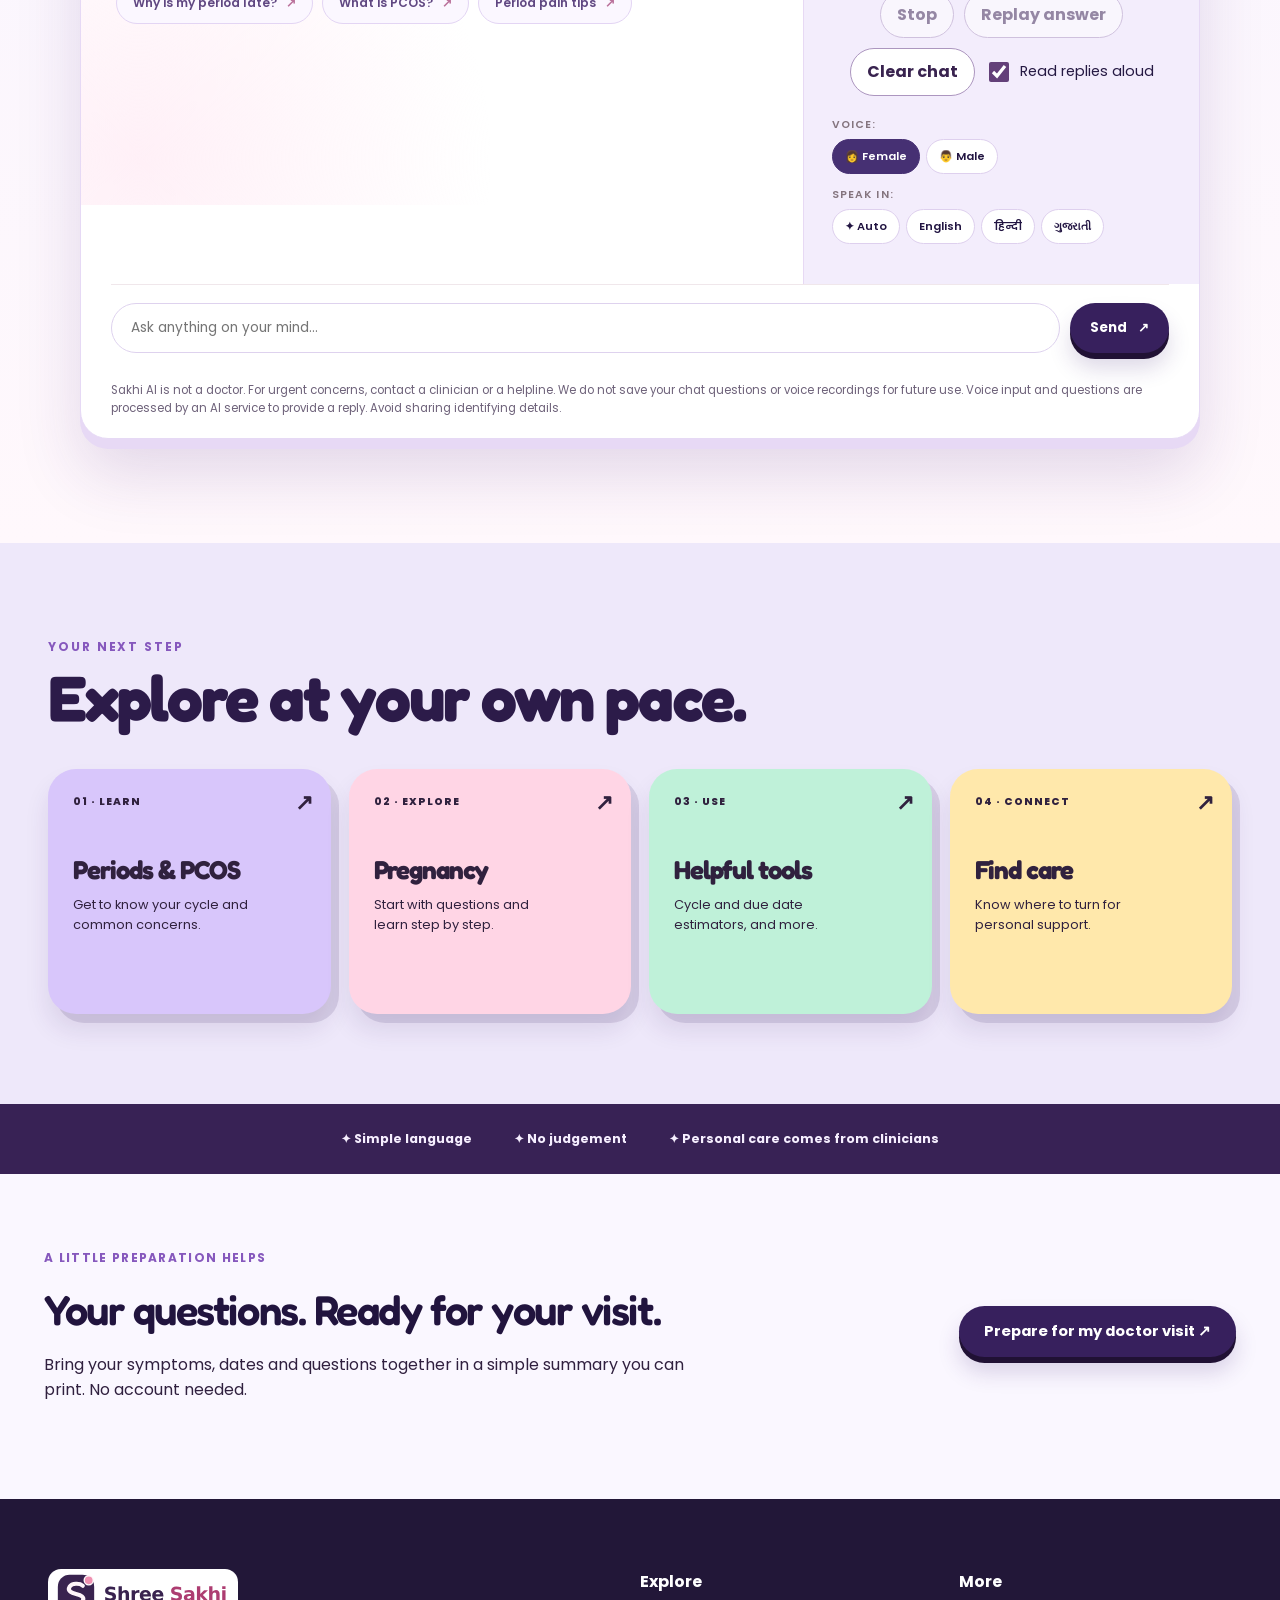
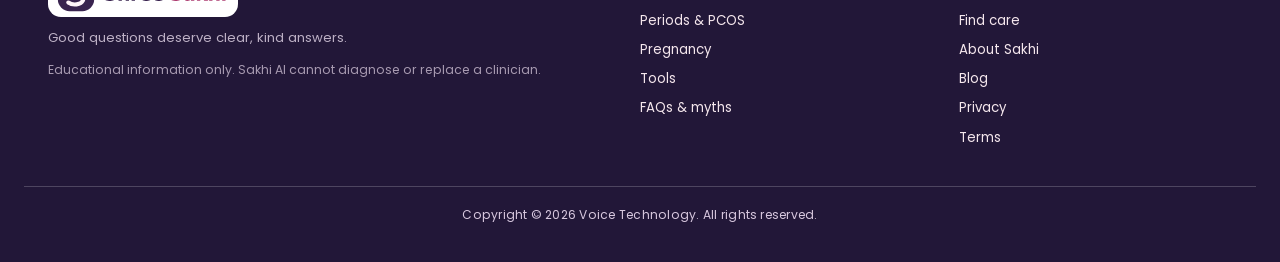
==== commit 22fb6d6e: "Add private appointment notes, cancellable voice controls and sourced guide summaries" ====
--- a/index.html
+++ b/index.html
@@ -913,7 +913,7 @@
       </div>
       <span class="eyebrow" data-i18n="aivoice.eyebrow">Instant answers, out loud</span>
       <h2 data-i18n="aivoice.h2">Ask Sakhi AI — In Your Own Voice</h2>
-      <p data-i18n="aivoice.p">Tap the mic, ask your question like you'd ask a friend, and hear a reply back. Works best in Chrome or Edge.</p>
+      <p data-i18n="aivoice.p">Tap the mic, ask your question like you'd ask a friend, and hear a reply back. You can always type instead. Voice availability depends on your browser and device.</p>
     </div>
 
     <div class="voicewidget premium">
@@ -927,7 +927,7 @@
         </div>
         <div>
           <div class="vw-name">Sakhi AI</div>
-          <div class="vw-status" id="vwLiveStatus"><span class="vw-dot"></span> ready to listen</div>
+          <div class="vw-status" id="vwLiveStatus" role="status" aria-live="polite" aria-atomic="true"><span class="vw-dot"></span> ready to listen</div>
         </div>
         <span class="vw-header-tag">YOUR SPACE TO ASK ✳</span>
       </div>
@@ -955,6 +955,12 @@
             <span></span><span></span><span></span><span></span><span></span>
           </div>
           <button class="micbtn" id="micBtn" onclick="toggleListening()" aria-label="Tap to ask a question by voice">🎙️</button>
+        </div>
+        <div class="sakhi-voice-actions" aria-label="Voice and chat controls">
+          <button type="button" id="stopVoice" onclick="stopSakhiActivity()" disabled>Stop</button>
+          <button type="button" id="replayLast" onclick="replayLastAnswer()" disabled>Replay answer</button>
+          <button type="button" onclick="clearSakhiChat()">Clear chat</button>
+          <label><input type="checkbox" id="autoSpeak" checked> Read replies aloud</label>
         </div>
         <div class="voice-picker" id="voicePicker">
           <span class="vp-label">Voice:</span>
@@ -972,14 +978,14 @@
       </div>
       <div class="voice-typed">
         <label class="sr-only" for="typedQuestion">Your question for Sakhi AI</label>
-        <input type="text" id="typedQuestion" placeholder="Ask anything on your mind..." onkeydown="if(event.key==='Enter')askTyped()">
-        <button class="btn btn-primary" onclick="askTyped()">Send <span aria-hidden="true">↗</span></button>
+        <input type="text" id="typedQuestion" maxlength="4000" placeholder="Ask anything on your mind..." onkeydown="if(event.key==='Enter')askTyped()">
+        <button class="btn btn-primary" id="sendQuestion" onclick="askTyped()">Send <span aria-hidden="true">↗</span></button>
       </div>
       <p class="mini-note" style="margin-top:16px;">Sakhi AI is not a doctor. For urgent concerns, contact a clinician or a helpline. We do not save your chat questions or voice recordings for future use. Voice input and questions are processed by an AI service to provide a reply. Avoid sharing identifying details.</p>
     </div>
   </div>
 </section><section class="portal-paths"><div class="container"><span class="eyebrow">YOUR NEXT STEP</span><h2>Explore at your own pace.</h2><div class="path-grid"><a href="periods.html" class="path-card lilac"><span>01 · LEARN</span><strong>Periods &amp; PCOS</strong><small>Get to know your cycle and common concerns.</small><b>↗</b></a><a href="pregnancy.html" class="path-card pink"><span>02 · EXPLORE</span><strong>Pregnancy</strong><small>Start with questions and learn step by step.</small><b>↗</b></a><a href="tools.html" class="path-card mint"><span>03 · USE</span><strong>Helpful tools</strong><small>Cycle and due date estimators, and more.</small><b>↗</b></a><a href="care.html" class="path-card yellow"><span>04 · CONNECT</span><strong>Find care</strong><small>Know where to turn for personal support.</small><b>↗</b></a></div></div></section><section class="home-assurance"><div class="container"><span>✦ Simple language</span><span>✦ No judgement</span><span>✦ Personal care comes from clinicians</span></div></section>
-</main>
+<section class="release-section"><div class="container appointment-callout"><div><span class="eyebrow">A LITTLE PREPARATION HELPS</span><h2>Your questions. Ready for your visit.</h2><p>Bring your symptoms, dates and questions together in a simple summary you can print. No account needed.</p></div><a class="btn btn-primary" href="tools.html#visit-summary">Prepare for my doctor visit ↗</a></div></section></main>
 <footer class="portal-footer"><div class="container footer-grid"><div><a href="index.html" class="footer-brand"><img class="footer-logo" src="shree-sakhi-logo.svg" alt="Shree Sakhi" width="190" height="50"></a><p>Good questions deserve clear, kind answers.</p><p class="footer-note">Educational information only. Sakhi AI cannot diagnose or replace a clinician.</p></div><div><strong>Explore</strong><a href="periods.html">Periods &amp; PCOS</a><a href="pregnancy.html">Pregnancy</a><a href="tools.html">Tools</a><a href="faqs.html">FAQs &amp; myths</a></div><div><strong>More</strong><a href="care.html">Find care</a><a href="about.html">About Sakhi</a><a href="blog.html">Blog</a><a href="privacy.html">Privacy</a><a href="terms.html">Terms</a></div></div><div class="container copyright-line">Copyright © 2026 Voice Technology. All rights reserved.</div></footer>
 <script src="site.js" defer></script>
 <script src="health-3d.js" defer></script>
--- a/genz-3d.css
+++ b/genz-3d.css
@@ -53,3 +53,34 @@
 [data-theme=dark] .health-viewer{background:#302039;border-color:#72517b;box-shadow:0 20px 45px #10051d48}[data-theme=dark] .health-viewer-top{color:#edcaf9}[data-theme=dark] .health-live{color:#d8bbdf}[data-theme=dark] .health-tabs{background:#432e50}[data-theme=dark] .health-tabs button{color:#f2e2f5}[data-theme=dark] .health-tabs button[aria-pressed=true]{background:#c19ae1;color:#241231}[data-theme=dark] .health-stage{background:radial-gradient(ellipse at 50% 42%,#583560,transparent 68%)}[data-theme=dark] .health-model-note,[data-theme=dark] .health-viewer .health-status{color:#ddc7e4!important}[data-theme=dark] .health-controls button{background:#4b3357;color:#fff0fa;border-color:#8d6b9d}[data-theme=dark] .health-controls button:hover{background:#624371}[data-theme=dark] .health-caption{border-color:#674773}[data-theme=dark] .health-viewer .health-title{color:#fff0fa}[data-theme=dark] .health-viewer .health-description{color:#ecd9f0}[data-theme=dark] .health-link{color:#efbfff}[data-theme=dark] .health-topic-scene{background:#24192f}
 @media(max-width:900px){.home-intro-inner{grid-template-columns:1fr;gap:35px}.home-intro .health-viewer{width:100%;max-width:650px;margin:auto}.home-intro h1{font-size:clamp(3.6rem,9vw,6rem)}}
 @media(max-width:520px){.home-intro{padding:36px 15px 45px}.home-intro .container{padding:0}.home-intro h1{font-size:clamp(3.15rem,12vw,4.3rem)}.health-viewer{padding:14px;border-radius:23px}.health-stage,.health-topic-scene .health-stage{height:290px}.health-viewer-top{font-size:.57rem;gap:5px}.health-tabs button{font-size:.7rem}.health-viewer .health-title{font-size:1.45rem}.health-topic-scene{padding:25px 15px!important}.health-topic-scene .container{padding:0}.health-controls button{min-height:40px}.health-live{max-width:100px;text-align:right}}
+
+/* September usability release: readable controls and appointment notes. */
+.release-section{padding:56px 0;background:#faf7ff;color:#30203f}
+.release-section h2{font-size:clamp(1.7rem,4vw,2.6rem);line-height:1.15;margin:12px 0 18px;letter-spacing:-.035em}
+.release-intro{max-width:720px;line-height:1.7;margin-bottom:28px}
+.appointment-callout{display:flex;gap:32px;align-items:center;justify-content:space-between}
+.appointment-callout>div{max-width:650px}.appointment-callout .btn{flex-shrink:0}
+.visit-layout{display:grid;grid-template-columns:1.1fr 1fr;gap:28px;align-items:start}
+#visitForm,.visit-preview{padding:28px;border:1px solid #d6c9e6;border-radius:24px;background:#fff;min-width:0}
+#visitForm label{display:block;font-weight:700;margin:16px 0 8px;color:#39234f}
+#visitForm textarea,#visitForm input{display:block;width:100%;box-sizing:border-box;border:1px solid #a899b7;border-radius:12px;padding:12px;color:#30203f;background:#fff;font:inherit;font-size:16px}
+#visitForm textarea{resize:vertical}#visitForm textarea::placeholder{color:#6b5b76;opacity:1}
+.visit-pair{display:grid;grid-template-columns:1fr 1fr;gap:14px}
+.visit-buttons,.sakhi-voice-actions{display:flex;flex-wrap:wrap;gap:10px;align-items:center;margin:20px 0}
+.visit-privacy,.visit-sources,.visit-disclaimer{font-size:.88rem;line-height:1.65;color:#594765;margin-top:18px}
+#visitStatus{font-size:.9rem;font-weight:600;color:#594765;line-height:1.6}
+#visitOutput section{margin:22px 0}#visitOutput h4{margin:0 0 8px;color:#39234f}#visitOutput p{white-space:pre-wrap;overflow-wrap:anywhere;line-height:1.65;margin:0}
+#visitPrintButton{margin-top:20px}.visit-preview h3{font-size:1.5rem;line-height:1.25;margin-top:12px}
+.sakhi-voice-actions{justify-content:center}.sakhi-voice-actions button{border:1px solid #ac96bf;background:#fff;color:#39234f;padding:10px 16px;border-radius:999px;font:inherit;font-weight:650;min-height:44px;cursor:pointer}
+.sakhi-voice-actions label{display:flex;gap:8px;align-items:center;font-size:.9rem;color:inherit}.sakhi-voice-actions input{width:20px;height:20px;accent-color:#634079}
+button:disabled{opacity:.5;cursor:not-allowed}.sakhi-voice-actions button:focus-visible,#visitForm :focus-visible,.guide-brief a:focus-visible{outline:3px solid #9254b2;outline-offset:3px}
+.guide-brief{padding:28px;border:1px solid #d6c9e6;border-radius:24px;background:#fff;margin:28px auto;color:#30203f}
+.guide-brief h2{font-size:1.65rem;margin:12px 0 20px}.guide-brief-grid{display:grid;grid-template-columns:repeat(3,1fr);gap:24px}.guide-brief h3{font-size:1.04rem;color:#39234f;margin:0 0 8px}.guide-brief p{line-height:1.65}.guide-brief a,.visit-sources a{color:#633582;text-decoration:underline;text-underline-offset:3px}
+.guide-source{font-size:.85rem;border-top:1px solid #e0d5eb;margin-top:20px;padding-top:16px}.guide-source a{display:inline-block;margin:0 12px 8px 0}.guide-meta{font-size:.8rem;color:#64536f}.guide-brief .btn{margin-top:14px;color:#fff}
+[data-theme="dark"] .release-section{background:#201829;color:#f6edf9}[data-theme="dark"] .guide-brief,[data-theme="dark"] #visitForm,[data-theme="dark"] .visit-preview{background:#2e233a;color:#f6edf9;border-color:#705b83}
+[data-theme="dark"] #visitForm label,[data-theme="dark"] #visitOutput h4,[data-theme="dark"] .guide-brief h3{color:#f6edf9}
+[data-theme="dark"] .visit-privacy,[data-theme="dark"] .visit-disclaimer,[data-theme="dark"] .visit-sources,[data-theme="dark"] #visitStatus,[data-theme="dark"] .guide-meta{color:#dfd1e8}
+[data-theme="dark"] .guide-brief a,[data-theme="dark"] .visit-sources a{color:#e3b9ff}
+@media(max-width:700px){.visit-layout,.guide-brief-grid{grid-template-columns:1fr}.visit-pair{grid-template-columns:1fr}.appointment-callout{align-items:flex-start;flex-direction:column}#visitForm,.visit-preview,.guide-brief{padding:20px}.release-section{padding:36px 0}.visit-buttons .btn{width:100%;white-space:normal}}
+@media(prefers-reduced-motion:reduce){*,*::before,*::after{animation:none!important;transition:none!important;scroll-behavior:auto!important}}
+@media print{body:has(#visitPrint){background:#fff!important;color:#000!important}body:has(#visitPrint) nav,body:has(#visitPrint) footer,body:has(#visitPrint) .skip-link,body:has(#visitPrint) .page-banner,body:has(#visitPrint) #tools,body:has(#visitPrint) #visitForm,body:has(#visitPrint) #visit-summary>.container>*,body:has(#visitPrint) .visit-preview>*:not(#visitPrint){display:none!important}body:has(#visitPrint) #visit-summary>.container>.visit-layout{display:block!important}#visit-summary{padding:0!important;background:#fff!important}#visit-summary .container{max-width:none!important;width:100%!important;padding:0!important}.visit-preview{border:none!important;padding:0!important;background:#fff!important;color:#000!important}#visitPrint,#visitPrint *{color:#000!important;background:#fff!important}#visitOutput section{break-inside:avoid}#visitPrint .eyebrow{font-size:10pt}#visitPrint h3{font-size:20pt}#visitPrint p{font-size:11pt}#visitPrint a:after{content:none!important}}
